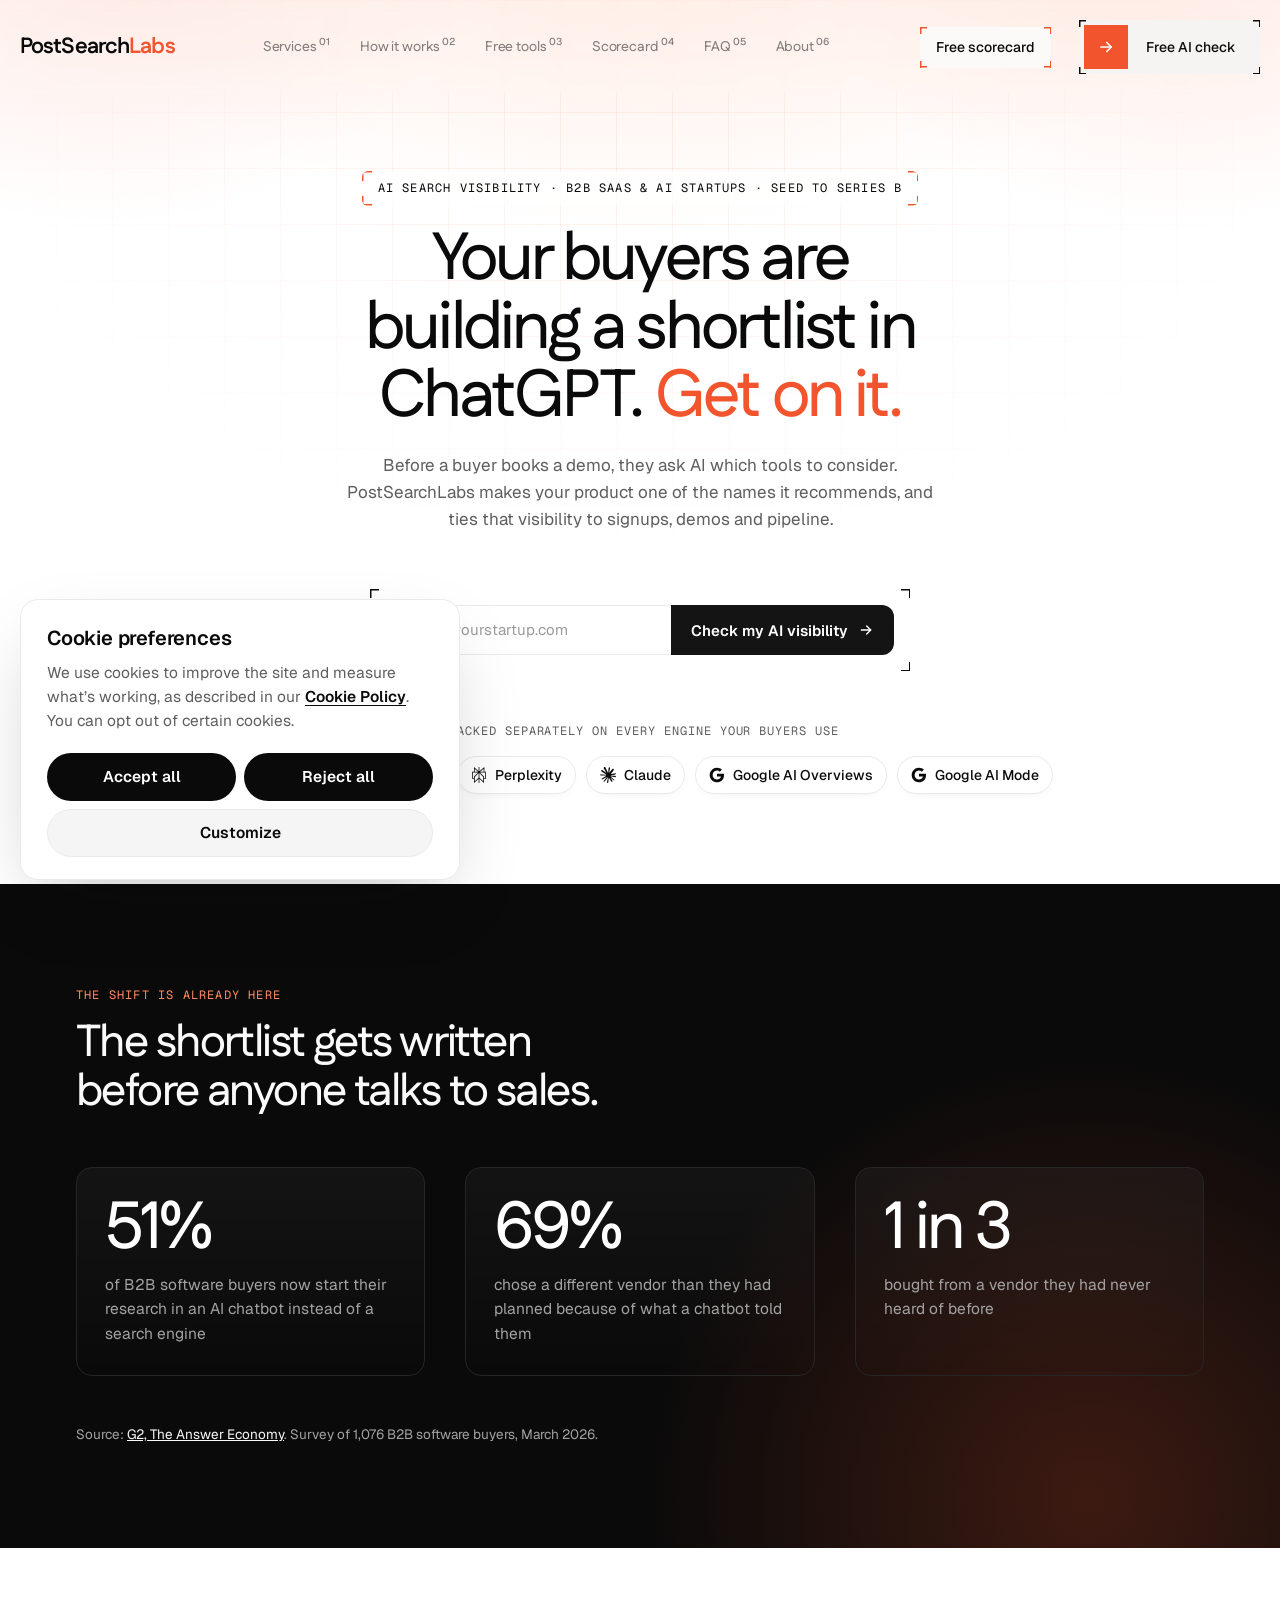
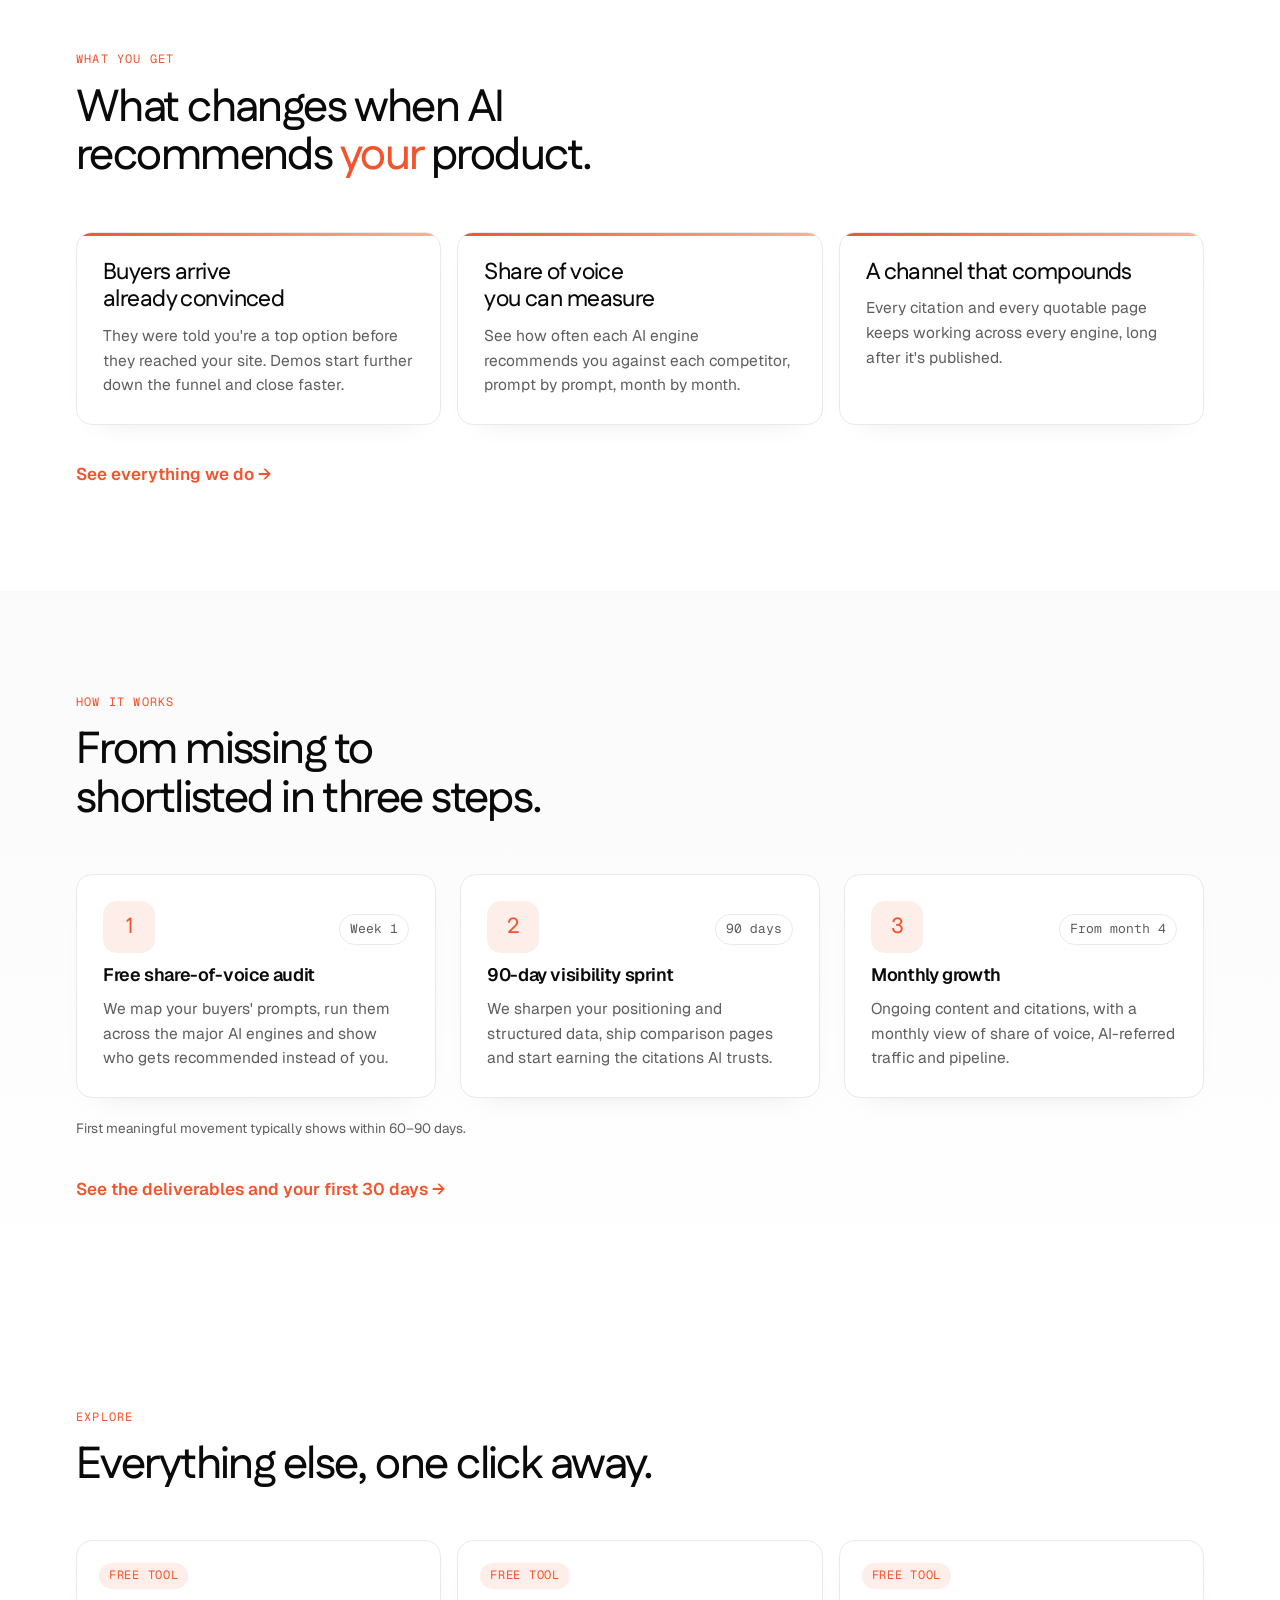
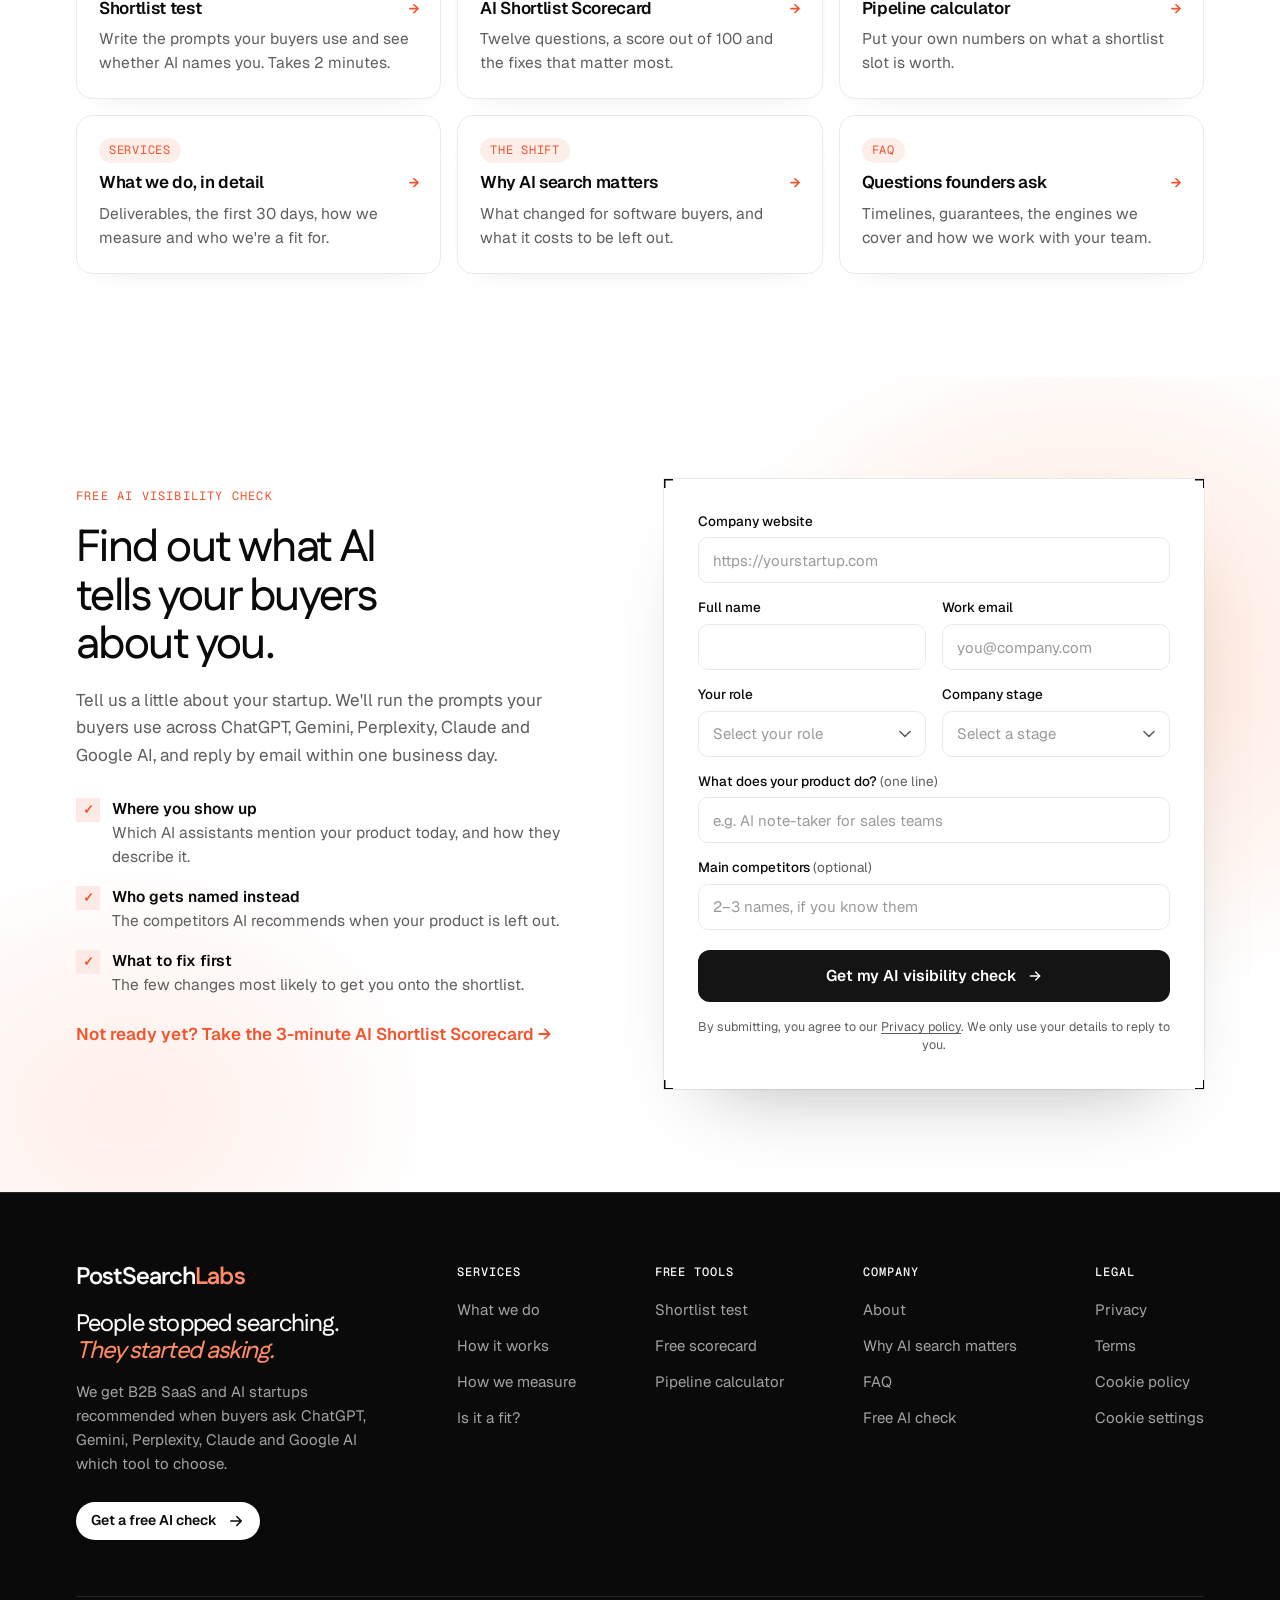
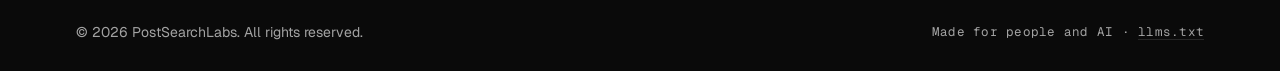
==== index.html @ 2b7b440c "Remove the meta line and shortlist-test link under the hero website box" ====
<!doctype html>
<html lang="en">
<head>
<meta charset="utf-8">
<meta name="viewport" content="width=device-width, initial-scale=1, viewport-fit=cover">
<title>PostSearchLabs: AI search visibility for B2B SaaS &amp; AI startups</title>
<meta name="description" content="PostSearchLabs gets B2B SaaS and AI startups recommended when buyers ask ChatGPT, Gemini, Perplexity, Claude and Google AI which tool to choose, and ties that visibility to pipeline.">
<link rel="canonical" href="https://postsearchlabs.com/">
<meta name="robots" content="index, follow, max-image-preview:large">
<meta name="theme-color" content="#FFFFFF">
<link rel="icon" href="favicon.svg?v=2" type="image/svg+xml">
<link rel="icon" href="favicon-32.png?v=2" sizes="32x32" type="image/png">
<link rel="apple-touch-icon" href="apple-touch-icon.png?v=2">
<meta property="og:type" content="website">
<meta property="og:site_name" content="PostSearchLabs">
<meta property="og:title" content="PostSearchLabs: Get your startup on the AI shortlist">
<meta property="og:description" content="Your buyers are building a shortlist in ChatGPT. We make your product one of the names it recommends, and tie that visibility to pipeline.">
<meta property="og:url" content="https://postsearchlabs.com/">
<meta property="og:image" content="https://postsearchlabs.com/og-image.png">
<meta property="og:image:width" content="1200">
<meta property="og:image:height" content="630">
<meta property="og:image:alt" content="PostSearchLabs: People stopped searching. They started asking.">
<meta name="twitter:card" content="summary_large_image">
<meta name="twitter:title" content="PostSearchLabs: Get your startup on the AI shortlist">
<meta name="twitter:description" content="Your buyers are building a shortlist in ChatGPT. We make your product one of the names it recommends, and tie that visibility to pipeline.">
<meta name="twitter:image" content="https://postsearchlabs.com/og-image.png">
<!-- TODO(Ayan): once you share your LinkedIn URL, add  "sameAs": ["https://www.linkedin.com/in/YOUR-HANDLE"]  to the Organization and Person entries in the JSON-LD below. -->
<script type="application/ld+json">
{
  "@context": "https://schema.org",
  "@graph": [
    {
      "@type": [
        "Organization",
        "ProfessionalService"
      ],
      "@id": "https://postsearchlabs.com/#org",
      "name": "PostSearchLabs",
      "url": "https://postsearchlabs.com/",
      "logo": "https://postsearchlabs.com/logo.png",
      "image": "https://postsearchlabs.com/og-image.png",
      "description": "PostSearchLabs is an AI search visibility (generative engine optimization) agency for B2B SaaS and AI startups from seed to Series B. We get startups recommended when buyers ask ChatGPT, Gemini, Perplexity, Claude and Google AI which tool to choose, and we tie that visibility to signups, demos and pipeline.",
      "slogan": "People stopped searching. They started asking.",
      "founder": {
        "@id": "https://postsearchlabs.com/#founder"
      },
      "areaServed": "Worldwide",
      "audience": {
        "@type": "BusinessAudience",
        "audienceType": "Seed to Series B B2B SaaS and AI startups"
      },
      "knowsAbout": [
        "Generative engine optimization",
        "AI search visibility",
        "Answer engine optimization",
        "LLM share of voice",
        "B2B SaaS marketing",
        "Structured data",
        "ChatGPT",
        "Google AI Overviews",
        "Google AI Mode",
        "Perplexity",
        "Gemini",
        "Claude"
      ],
      "makesOffer": [
        {
          "@type": "Offer",
          "itemOffered": {
            "@id": "https://postsearchlabs.com/#service"
          }
        },
        {
          "@type": "Offer",
          "name": "Free AI visibility check",
          "price": "0",
          "priceCurrency": "USD",
          "url": "https://postsearchlabs.com/#audit"
        }
      ]
    },
    {
      "@type": "Service",
      "@id": "https://postsearchlabs.com/#service",
      "name": "AI search visibility for B2B SaaS and AI startups",
      "serviceType": "Generative engine optimization",
      "description": "Buyer prompt mapping, share-of-voice baselines across six AI engines, citation gap analysis, entity and structured data fixes, comparison and alternatives pages, third-party citations, answer-first content and AI attribution reporting.",
      "provider": {
        "@id": "https://postsearchlabs.com/#org"
      },
      "audience": {
        "@type": "BusinessAudience",
        "audienceType": "Seed to Series B B2B SaaS and AI startups"
      },
      "url": "https://postsearchlabs.com/"
    },
    {
      "@type": "Person",
      "@id": "https://postsearchlabs.com/#founder",
      "name": "Ayan Chakraborty",
      "url": "https://postsearchlabs.com/about.html#founder",
      "jobTitle": "Founder",
      "worksFor": {
        "@id": "https://postsearchlabs.com/#org"
      }
    },
    {
      "@type": "WebSite",
      "@id": "https://postsearchlabs.com/#website",
      "url": "https://postsearchlabs.com/",
      "name": "PostSearchLabs",
      "publisher": {
        "@id": "https://postsearchlabs.com/#org"
      },
      "inLanguage": "en"
    },
    {
      "@type": "WebPage",
      "@id": "https://postsearchlabs.com/#webpage",
      "url": "https://postsearchlabs.com/",
      "name": "PostSearchLabs: AI search visibility for B2B SaaS & AI startups",
      "isPartOf": {
        "@id": "https://postsearchlabs.com/#website"
      },
      "about": {
        "@id": "https://postsearchlabs.com/#service"
      },
      "dateModified": "2026-11-22"
    }
  ]
}
</script>
<link rel="preconnect" href="https://fonts.googleapis.com">
<link rel="preconnect" href="https://fonts.gstatic.com" crossorigin>
<link rel="preload" as="style" href="https://fonts.googleapis.com/css2?family=Fustat:wght@500;600;700&amp;family=Geist:wght@400;500;600&amp;family=Geist+Mono:wght@400;500&amp;display=swap" onload="this.onload=null;this.rel='stylesheet'">
<noscript><link rel="stylesheet" href="https://fonts.googleapis.com/css2?family=Fustat:wght@500;600;700&amp;family=Geist:wght@400;500;600&amp;family=Geist+Mono:wght@400;500&amp;display=swap"></noscript>
<script src="theme.js?v=3"></script>
<link rel="stylesheet" href="styles.css?v=20261122h">
<link rel="stylesheet" href="goji.css?v=4">
<script src="consent.js"></script>
</head>
<body>

<header class="gh">
  <div class="gh__in">
    <a class="brand" href="./" aria-label="PostSearchLabs home">
      <span class="brand__name">PostSearch<span>Labs</span></span>
    </a>
    <nav class="gh__links" aria-label="Main">
      <a href="services.html" aria-label="Services"><span class="roll"><span data-t="Services">Services</span></span><sup>01</sup></a>
      <a href="services.html#how" aria-label="How it works"><span class="roll"><span data-t="How it works">How it works</span></span><sup>02</sup></a>
      <a href="tools.html" aria-label="Free tools"><span class="roll"><span data-t="Free tools">Free tools</span></span><sup>03</sup></a>
      <a href="scorecard.html" aria-label="Scorecard"><span class="roll"><span data-t="Scorecard">Scorecard</span></span><sup>04</sup></a>
      <a href="faq.html" aria-label="FAQ"><span class="roll"><span data-t="FAQ">FAQ</span></span><sup>05</sup></a>
      <a href="about.html" aria-label="About"><span class="roll"><span data-t="About">About</span></span><sup>06</sup></a>
    </nav>
    <div class="gh__cta">
      <a class="hb hb--ghost" href="scorecard.html">Free scorecard</a>
      <a class="hb hb--primary" href="#audit"><span class="hb__icon"><svg viewBox="0 0 24 24" fill="none" stroke="currentColor" stroke-width="2" stroke-linecap="round" stroke-linejoin="round" aria-hidden="true"><path d="M5 12h14"></path><path d="M13 6l6 6-6 6"></path></svg></span>Free AI check</a>
    </div>
    <button class="gh__toggle" type="button" aria-expanded="false" aria-controls="gh-panel" aria-label="Open menu">
      <svg viewBox="0 0 24 24" fill="none" stroke="currentColor" stroke-width="1.8" stroke-linecap="round" aria-hidden="true"><path d="M12 4v16M4 12h16"></path></svg>
    </button>
  </div>
  <div class="gh__panel" id="gh-panel">
    <nav class="gh__menu" aria-label="Mobile">
        <a href="services.html">Services<sup>01</sup></a>
        <a href="services.html#how">How it works<sup>02</sup></a>
        <a href="tools.html">Free tools<sup>03</sup></a>
        <a href="scorecard.html">Scorecard<sup>04</sup></a>
        <a href="faq.html">FAQ<sup>05</sup></a>
        <a href="about.html">About<sup>06</sup></a>
    </nav>
    <div class="gh__panel-cta">
      <a class="hb hb--ghost" href="scorecard.html">Free scorecard</a>
      <a class="hb hb--primary" href="#audit"><span class="hb__icon"><svg viewBox="0 0 24 24" fill="none" stroke="currentColor" stroke-width="2" stroke-linecap="round" stroke-linejoin="round" aria-hidden="true"><path d="M5 12h14"></path><path d="M13 6l6 6-6 6"></path></svg></span>Free AI check</a>
    </div>
    <button class="gh__theme" type="button" data-theme-toggle hidden><span class="when-light">Night mode</span><span class="when-dark">Day mode</span></button>
  </div>
</header>

<main>

  <!-- Hero -->
  <section class="hero">
    <div class="wrap">
      <div class="hero__top">
        <p class="eyebrow">AI search visibility · B2B SaaS &amp; AI startups · Seed to Series B</p>
        <h1>Your buyers are building a shortlist in ChatGPT. <span class="hl">Get on it.</span></h1>
        <p class="lede">Before a buyer books a demo, they ask AI which tools to consider. PostSearchLabs makes your product one of the names it recommends, and ties that visibility to signups, demos and pipeline.</p>
      </div>

      <div class="hero__video">
        <div class="sitebox">
          <form class="sitebox__form" action="#audit" data-site-form novalidate>
            <label class="sitebox__field">
              <span class="sr-only">Your company website</span>
              <input type="text" name="website" inputmode="url" autocomplete="url" placeholder="https://yourstartup.com" required>
            </label>
            <button class="sitebox__btn" type="submit">Check my AI visibility <svg viewBox="0 0 24 24" fill="none" stroke="currentColor" stroke-width="2" stroke-linecap="round" stroke-linejoin="round" aria-hidden="true"><path d="M5 12h14"></path><path d="M13 6l6 6-6 6"></path></svg></button>
          </form>
          <p class="sitebox__hint" data-site-hint hidden>Please enter your website, for example yourstartup.com</p>
        </div>
      </div>

      <div class="engines">
        <p class="engines__label">Tracked separately on every engine your buyers use</p>
        <ul class="engines__row">
          <li data-engine="chatgpt"><svg viewBox="0 0 24 24" fill="currentColor" aria-hidden="true"><path d="M22.2819 9.8211a5.9847 5.9847 0 0 0-.5157-4.9108 6.0462 6.0462 0 0 0-6.5098-2.9A6.0651 6.0651 0 0 0 4.9807 4.1818a5.9847 5.9847 0 0 0-3.9977 2.9 6.0462 6.0462 0 0 0 .7427 7.0966 5.98 5.98 0 0 0 .511 4.9107 6.051 6.051 0 0 0 6.5146 2.9001A5.9847 5.9847 0 0 0 13.2599 24a6.0557 6.0557 0 0 0 5.7718-4.2058 5.9894 5.9894 0 0 0 3.9977-2.9001 6.0557 6.0557 0 0 0-.7475-7.0729zm-9.022 12.6081a4.4755 4.4755 0 0 1-2.8764-1.0408l.1419-.0804 4.7783-2.7582a.7948.7948 0 0 0 .3927-.6813v-6.7369l2.02 1.1686a.071.071 0 0 1 .038.052v5.5826a4.504 4.504 0 0 1-4.4945 4.4944zm-9.6607-4.1254a4.4708 4.4708 0 0 1-.5346-3.0137l.142.0852 4.783 2.7582a.7712.7712 0 0 0 .7806 0l5.8428-3.3685v2.3324a.0804.0804 0 0 1-.0332.0615L9.74 19.9502a4.4992 4.4992 0 0 1-6.1408-1.6464zM2.3408 7.8956a4.485 4.485 0 0 1 2.3655-1.9728V11.6a.7664.7664 0 0 0 .3879.6765l5.8144 3.3543-2.0201 1.1685a.0757.0757 0 0 1-.071 0l-4.8303-2.7865A4.504 4.504 0 0 1 2.3408 7.872zm16.5963 3.8558L13.1038 8.364 15.1192 7.2a.0757.0757 0 0 1 .071 0l4.8303 2.7913a4.4944 4.4944 0 0 1-.6765 8.1042v-5.6772a.79.79 0 0 0-.407-.667zm2.0107-3.0231l-.142-.0852-4.7735-2.7818a.7759.7759 0 0 0-.7854 0L9.409 9.2297V6.8974a.0662.0662 0 0 1 .0284-.0615l4.8303-2.7866a4.4992 4.4992 0 0 1 6.6802 4.66zM8.3065 12.863l-2.02-1.1638a.0804.0804 0 0 1-.038-.0567V6.0742a4.4992 4.4992 0 0 1 7.3757-3.4537l-.142.0805L8.704 5.459a.7948.7948 0 0 0-.3927.6813zm1.0976-2.3654l2.602-1.4998 2.6069 1.4998v2.9994l-2.5974 1.4997-2.6067-1.4997Z"></path></svg>ChatGPT</li>
          <li data-engine="gemini"><svg viewBox="0 0 24 24" fill="currentColor" aria-hidden="true"><path d="M11.04 19.32Q12 21.51 12 24q0-2.49.93-4.68.96-2.19 2.58-3.81t3.81-2.55Q21.51 12 24 12q-2.49 0-4.68-.93a12.3 12.3 0 0 1-3.81-2.58 12.3 12.3 0 0 1-2.58-3.81Q12 2.49 12 0q0 2.49-.96 4.68-.93 2.19-2.55 3.81a12.3 12.3 0 0 1-3.81 2.58Q2.49 12 0 12q2.49 0 4.68.96 2.19.93 3.81 2.55t2.55 3.81"></path><defs><linearGradient id="gemini-grad" x1="0" y1="1" x2="1" y2="0"><stop offset="0" stop-color="#4285F4"></stop><stop offset=".55" stop-color="#9B72CB"></stop><stop offset="1" stop-color="#D96570"></stop></linearGradient></defs><path class="engine__color" fill="url(#gemini-grad)" d="M11.04 19.32Q12 21.51 12 24q0-2.49.93-4.68.96-2.19 2.58-3.81t3.81-2.55Q21.51 12 24 12q-2.49 0-4.68-.93a12.3 12.3 0 0 1-3.81-2.58 12.3 12.3 0 0 1-2.58-3.81Q12 2.49 12 0q0 2.49-.96 4.68-.93 2.19-2.55 3.81a12.3 12.3 0 0 1-3.81 2.58Q2.49 12 0 12q2.49 0 4.68.96 2.19.93 3.81 2.55t2.55 3.81"></path></svg>Gemini</li>
          <li data-engine="perplexity"><svg viewBox="0 0 24 24" fill="currentColor" aria-hidden="true"><path d="M22.3977 7.0896h-2.3106V.0676l-7.5094 6.3542V.1577h-1.1554v6.1966L4.4904 0v7.0896H1.6023v10.3976h2.8882V24l6.932-6.3591v6.2005h1.1554v-6.0469l6.9318 6.1807v-6.4879h2.8882V7.0896zm-3.4657-4.531v4.531h-5.355l5.355-4.531zm-13.2862.0676 4.8691 4.4634H5.6458V2.6262zM2.7576 16.332V8.245h7.8476l-6.1149 6.1147v1.9723H2.7576zm2.8882 5.0404v-3.8852h.0001v-2.6488l5.7763-5.7764v7.0111l-5.7764 5.2993zm12.7086.0248-5.7766-5.1509V9.0618l5.7766 5.7766v6.5588zm2.8882-5.0652h-1.733v-1.9723L13.3948 8.245h7.8478v8.087z"></path></svg>Perplexity</li>
          <li data-engine="claude"><svg viewBox="0 0 24 24" fill="currentColor" aria-hidden="true"><path d="m4.7144 15.9555 4.7174-2.6471.079-.2307-.079-.1275h-.2307l-.7893-.0486-2.6956-.0729-2.3375-.0971-2.2646-.1214-.5707-.1215-.5343-.7042.0546-.3522.4797-.3218.686.0608 1.5179.1032 2.2767.1578 1.6514.0972 2.4468.255h.3886l.0546-.1579-.1336-.0971-.1032-.0972L6.973 9.8356l-2.55-1.6879-1.3356-.9714-.7225-.4918-.3643-.4614-.1578-1.0078.6557-.7225.8803.0607.2246.0607.8925.686 1.9064 1.4754 2.4893 1.8336.3643.3035.1457-.1032.0182-.0728-.164-.2733-1.3539-2.4467-1.445-2.4893-.6435-1.032-.17-.6194c-.0607-.255-.1032-.4674-.1032-.7285L6.287.1335 6.6997 0l.9957.1336.419.3642.6192 1.4147 1.0018 2.2282 1.5543 3.0296.4553.8985.2429.8318.091.255h.1579v-.1457l.1275-1.706.2368-2.0947.2307-2.6957.0789-.7589.3764-.9107.7468-.4918.5828.2793.4797.686-.0668.4433-.2853 1.8517-.5586 2.9021-.3643 1.9429h.2125l.2429-.2429.9835-1.3053 1.6514-2.0643.7286-.8196.85-.9046.5464-.4311h1.0321l.759 1.1293-.34 1.1657-1.0625 1.3478-.8804 1.1414-1.2628 1.7-.7893 1.36.0729.1093.1882-.0183 2.8535-.607 1.5421-.2794 1.8396-.3157.8318.3886.091.3946-.3278.8075-1.967.4857-2.3072.4614-3.4364.8136-.0425.0304.0486.0607 1.5482.1457.6618.0364h1.621l3.0175.2247.7892.522.4736.6376-.079.4857-1.2142.6193-1.6393-.3886-3.825-.9107-1.3113-.3279h-.1822v.1093l1.0929 1.0686 2.0035 1.8092 2.5075 2.3314.1275.5768-.3218.4554-.34-.0486-2.2039-1.6575-.85-.7468-1.9246-1.621h-.1275v.17l.4432.6496 2.3436 3.5214.1214 1.0807-.17.3521-.6071.2125-.6679-.1214-1.3721-1.9246L14.38 17.959l-1.1414-1.9428-.1397.079-.674 7.2552-.3156.3703-.7286.2793-.6071-.4614-.3218-.7468.3218-1.4753.3886-1.9246.3157-1.53.2853-1.9004.17-.6314-.0121-.0425-.1397.0182-1.4328 1.9672-2.1796 2.9446-1.7243 1.8456-.4128.164-.7164-.3704.0667-.6618.4008-.5889 2.386-3.0357 1.4389-1.882.929-1.0868-.0062-.1579h-.0546l-6.3385 4.1164-1.1293.1457-.4857-.4554.0608-.7467.2307-.2429 1.9064-1.3114Z"></path></svg>Claude</li>
          <li data-engine="google"><svg viewBox="0 0 24 24" fill="currentColor" aria-hidden="true"><path class="g-b" d="M22.56 12.25c0-.78-.07-1.53-.2-2.25H12v4.26h5.92c-.26 1.37-1.04 2.53-2.21 3.31v2.77h3.57c2.08-1.92 3.28-4.74 3.28-8.09z"></path><path class="g-g" d="M12 23c2.97 0 5.46-.98 7.28-2.66l-3.57-2.77c-.98.66-2.23 1.06-3.71 1.06-2.86 0-5.29-1.93-6.16-4.53H2.18v2.84C3.99 20.53 7.7 23 12 23z"></path><path class="g-y" d="M5.84 14.09c-.22-.66-.35-1.36-.35-2.09s.13-1.43.35-2.09V7.07H2.18C1.43 8.55 1 10.22 1 12s.43 3.45 1.18 4.93l2.85-2.22.81-.62z"></path><path class="g-r" d="M12 5.38c1.62 0 3.06.56 4.21 1.64l3.15-3.15C17.45 2.09 14.97 1 12 1 7.7 1 3.99 3.47 2.18 7.07l3.66 2.84c.87-2.6 3.3-4.53 6.16-4.53z"></path></svg>Google AI Overviews</li>
          <li data-engine="google"><svg viewBox="0 0 24 24" fill="currentColor" aria-hidden="true"><path class="g-b" d="M22.56 12.25c0-.78-.07-1.53-.2-2.25H12v4.26h5.92c-.26 1.37-1.04 2.53-2.21 3.31v2.77h3.57c2.08-1.92 3.28-4.74 3.28-8.09z"></path><path class="g-g" d="M12 23c2.97 0 5.46-.98 7.28-2.66l-3.57-2.77c-.98.66-2.23 1.06-3.71 1.06-2.86 0-5.29-1.93-6.16-4.53H2.18v2.84C3.99 20.53 7.7 23 12 23z"></path><path class="g-y" d="M5.84 14.09c-.22-.66-.35-1.36-.35-2.09s.13-1.43.35-2.09V7.07H2.18C1.43 8.55 1 10.22 1 12s.43 3.45 1.18 4.93l2.85-2.22.81-.62z"></path><path class="g-r" d="M12 5.38c1.62 0 3.06.56 4.21 1.64l3.15-3.15C17.45 2.09 14.97 1 12 1 7.7 1 3.99 3.47 2.18 7.07l3.66 2.84c.87-2.6 3.3-4.53 6.16-4.53z"></path></svg>Google AI Mode</li>
        </ul>
      </div>
    </div>
  </section>

  <!-- The numbers -->
  <section class="section band" id="numbers">
    <div class="wrap">
      <div class="section__head">
        <p class="kicker">The shift is already here</p>
        <h2>The shortlist gets written before anyone talks to sales.</h2>
      </div>
      <div class="stats">
        <div>
          <p class="stat__num">51%</p>
          <p class="stat__label">of B2B software buyers now start their research in an AI chatbot instead of a search engine</p>
        </div>
        <div>
          <p class="stat__num">69%</p>
          <p class="stat__label">chose a different vendor than they had planned because of what a chatbot told them</p>
        </div>
        <div>
          <p class="stat__num">1 in 3</p>
          <p class="stat__label">bought from a vendor they had never heard of before</p>
        </div>
      </div>
      <p class="source">Source: <a href="https://company.g2.com/news/g2-research-the-answer-economy" target="_blank" rel="noopener">G2, The Answer Economy</a>. Survey of 1,076 B2B software buyers, March 2026.</p>
    </div>
  </section>

  <!-- What you get -->
  <section class="section" id="services">
    <div class="wrap">
      <div class="section__head">
        <p class="kicker">What you get</p>
        <h2>What changes when AI recommends <em>your</em> product.</h2>
      </div>
      <div class="cols cols--strong">
        <div class="col">
          <h3>Buyers arrive already convinced</h3>
          <p>They were told you're a top option before they reached your site. Demos start further down the funnel and close faster.</p>
        </div>
        <div class="col">
          <h3>Share of voice you can measure</h3>
          <p>See how often each AI engine recommends you against each competitor, prompt by prompt, month by month.</p>
        </div>
        <div class="col">
          <h3>A channel that compounds</h3>
          <p>Every citation and every quotable page keeps working across every engine, long after it's published.</p>
        </div>
      </div>
      <p class="section__more"><a class="textlink" href="services.html">See everything we do →</a></p>
    </div>
  </section>

  <!-- How it works -->
  <section class="section section--line" id="how">
    <div class="wrap">
      <div class="section__head">
        <p class="kicker">How it works</p>
        <h2>From missing to shortlisted in three steps.</h2>
      </div>
      <div class="steps swipe" data-swipe>
        <div class="step">
          <div class="step__top"><span class="step__n">1</span><span class="step__time">Week 1</span></div>
          <h3>Free share-of-voice audit</h3>
          <p>We map your buyers' prompts, run them across the major AI engines and show who gets recommended instead of you.</p>
        </div>
        <div class="step">
          <div class="step__top"><span class="step__n">2</span><span class="step__time">90 days</span></div>
          <h3>90-day visibility sprint</h3>
          <p>We sharpen your positioning and structured data, ship comparison pages and start earning the citations AI trusts.</p>
        </div>
        <div class="step">
          <div class="step__top"><span class="step__n">3</span><span class="step__time">From month 4</span></div>
          <h3>Monthly growth</h3>
          <p>Ongoing content and citations, with a monthly view of share of voice, AI-referred traffic and pipeline.</p>
        </div>
      </div>

      <p class="steps__note">First meaningful movement typically shows within 60–90 days.</p>
      <p class="section__more"><a class="textlink" href="services.html#how">See the deliverables and your first 30 days →</a></p>
    </div>
  </section>

  <!-- Everything that moved off the home page -->
  <section class="section section--line" id="explore">
    <div class="wrap">
      <div class="section__head">
        <p class="kicker">Explore</p>
        <h2>Everything else, one click away.</h2>
      </div>
      <div class="explore">
        <a class="explore__card" href="tools.html#test">
          <span class="explore__tag">Free tool</span>
          <h3>Shortlist test</h3>
          <p>Write the prompts your buyers use and see whether AI names you. Takes 2 minutes.</p>
        </a>
        <a class="explore__card" href="scorecard.html">
          <span class="explore__tag">Free tool</span>
          <h3>AI Shortlist Scorecard</h3>
          <p>Twelve questions, a score out of 100 and the fixes that matter most.</p>
        </a>
        <a class="explore__card" href="tools.html#model">
          <span class="explore__tag">Free tool</span>
          <h3>Pipeline calculator</h3>
          <p>Put your own numbers on what a shortlist slot is worth.</p>
        </a>
        <a class="explore__card" href="services.html">
          <span class="explore__tag">Services</span>
          <h3>What we do, in detail</h3>
          <p>Deliverables, the first 30 days, how we measure and who we're a fit for.</p>
        </a>
        <a class="explore__card" href="why.html">
          <span class="explore__tag">The shift</span>
          <h3>Why AI search matters</h3>
          <p>What changed for software buyers, and what it costs to be left out.</p>
        </a>
        <a class="explore__card" href="faq.html">
          <span class="explore__tag">FAQ</span>
          <h3>Questions founders ask</h3>
          <p>Timelines, guarantees, the engines we cover and how we work with your team.</p>
        </a>
      </div>
    </div>
  </section>

  <!-- AI visibility check: the lead form. leads.js saves it to Supabase (table website_leads). -->
  <section class="section audit" id="audit">
    <div class="wrap">
      <div class="audit__grid">
        <div class="audit__intro">
          <p class="kicker">Free AI visibility check</p>
          <h2>Find out what AI tells your buyers about you.</h2>
          <p class="lede">Tell us a little about your startup. We'll run the prompts your buyers use across ChatGPT, Gemini, Perplexity, Claude and Google AI, and reply by email within one business day.</p>
          <ul class="audit__list">
            <li><strong>Where you show up</strong>Which AI assistants mention your product today, and how they describe it.</li>
            <li><strong>Who gets named instead</strong>The competitors AI recommends when your product is left out.</li>
            <li><strong>What to fix first</strong>The few changes most likely to get you onto the shortlist.</li>
          </ul>
          <a class="audit__call" href="scorecard.html">Not ready yet? Take the 3-minute AI Shortlist Scorecard →</a>
        </div>

        <div class="audit__card">
          <form class="lead" data-lead-form novalidate>
            <label class="lead__field"><span>Company website</span>
              <input type="text" name="website" inputmode="url" autocomplete="url" placeholder="https://yourstartup.com" maxlength="300" required>
            </label>
            <div class="lead__row">
              <label class="lead__field"><span>Full name</span>
                <input type="text" name="full_name" autocomplete="name" maxlength="120" required>
              </label>
              <label class="lead__field"><span>Work email</span>
                <input type="email" name="email" autocomplete="email" placeholder="you@company.com" maxlength="254" required>
              </label>
            </div>
            <div class="lead__row">
              <label class="lead__field"><span>Your role</span>
                <select name="role" required>
                  <option value="" disabled selected>Select your role</option>
                  <option>Founder / CEO</option>
                  <option>Co-founder</option>
                  <option>Marketing or growth lead</option>
                  <option>Product lead</option>
                  <option>Other</option>
                </select>
              </label>
              <label class="lead__field"><span>Company stage</span>
                <select name="stage" required>
                  <option value="" disabled selected>Select a stage</option>
                  <option>Bootstrapped</option>
                  <option>Pre-seed</option>
                  <option>Seed</option>
                  <option>Series A</option>
                  <option>Series B or later</option>
                </select>
              </label>
            </div>
            <label class="lead__field"><span>What does your product do? <em>(one line)</em></span>
              <input type="text" name="product" placeholder="e.g. AI note-taker for sales teams" maxlength="300" required>
            </label>
            <label class="lead__field"><span>Main competitors <em>(optional)</em></span>
              <input type="text" name="competitors" placeholder="2–3 names, if you know them" maxlength="300">
            </label>
            <label class="lead__hp" aria-hidden="true">Leave this empty
              <input type="text" name="company_fax" tabindex="-1" autocomplete="off">
            </label>
            <p class="lead__error" role="alert" hidden></p>
            <button class="lead__submit" type="submit"><span>Get my AI visibility check</span><svg viewBox="0 0 24 24" fill="none" stroke="currentColor" stroke-width="2" stroke-linecap="round" stroke-linejoin="round" aria-hidden="true"><path d="M5 12h14"></path><path d="M13 6l6 6-6 6"></path></svg></button>
            <p class="lead__legal">By submitting, you agree to our <a href="privacy.html">Privacy policy</a>. We only use your details to reply to you.</p>
          </form>

          <div class="lead__done" tabindex="-1" hidden>
            <span class="lead__check"><svg viewBox="0 0 24 24" fill="none" stroke="currentColor" stroke-width="2.4" stroke-linecap="round" stroke-linejoin="round" aria-hidden="true"><path d="M5 12.5l4.5 4.5L19 7.5"></path></svg></span>
            <h3>Thanks, <span data-done-name>there</span>. We've got it.</h3>
            <p>We'll review <strong data-done-site>your site</strong> and reply to <strong data-done-email>your email</strong> within one business day.</p>
          </div>
        </div>
      </div>
    </div>
  </section>

</main>

<footer class="site-footer">
  <div class="wrap">
    <div class="footer__top">
      <div class="footer__brand">
        <a class="brand" href="./" aria-label="PostSearchLabs home">
          <span class="brand__name">PostSearch<span>Labs</span></span>
        </a>
        <p class="footer__slogan">People stopped searching. <em>They started asking.</em></p>
        <p class="footer__about">We get B2B SaaS and AI startups recommended when buyers ask ChatGPT, Gemini, Perplexity, Claude and Google AI which tool to choose.</p>
        <a class="btn btn--primary btn--sm footer__cta" href="#audit">Get a free AI check <svg viewBox="0 0 24 24" fill="none" stroke="currentColor" stroke-width="2" stroke-linecap="round" stroke-linejoin="round" aria-hidden="true"><path d="M5 12h14M13 6l6 6-6 6"></path></svg></a>
      </div>
      <nav class="footer__cols" aria-label="Footer">
        <div class="footer__col">
          <h2 class="footer__h">Services</h2>
          <ul>
            <li><a href="services.html">What we do</a></li>
            <li><a href="services.html#how">How it works</a></li>
            <li><a href="services.html#proof">How we measure</a></li>
            <li><a href="services.html#fit">Is it a fit?</a></li>
          </ul>
        </div>
        <div class="footer__col">
          <h2 class="footer__h">Free tools</h2>
          <ul>
            <li><a href="tools.html#test">Shortlist test</a></li>
            <li><a href="scorecard.html">Free scorecard</a></li>
            <li><a href="tools.html#model">Pipeline calculator</a></li>
          </ul>
        </div>
        <div class="footer__col">
          <h2 class="footer__h">Company</h2>
          <ul>
            <li><a href="about.html">About</a></li>
            <li><a href="why.html">Why AI search matters</a></li>
            <li><a href="faq.html">FAQ</a></li>
            <li><a href="#audit">Free AI check</a></li>
          </ul>
        </div>
        <div class="footer__col">
          <h2 class="footer__h">Legal</h2>
          <ul>
            <li><a href="privacy.html">Privacy</a></li>
            <li><a href="terms.html">Terms</a></li>
            <li><a href="cookies.html">Cookie policy</a></li>
            <li><a href="cookies.html" data-cookie-settings>Cookie settings</a></li>
          </ul>
        </div>
      </nav>
    </div>
    <div class="footer__bottom">
      <span>© 2026 PostSearchLabs. All rights reserved.</span>
      <span class="footer__meta">Made for people and AI · <a href="llms.txt">llms.txt</a></span>
    </div>
  </div>
</footer>

<div class="mbar" data-mbar>
  <a class="btn btn--ghost" href="scorecard.html">Free scorecard</a>
  <a class="btn btn--primary" href="#audit">Free AI check</a>
</div>

<script src="site.js?v=20261122e"></script>
<script src="tools.js?v=2" defer></script>
<script src="leads.js?v=2" defer></script>
<script src="motion.js?v=3" defer></script>
</body>
</html>
---- styles.css ----
/* Layout: one editorial column with a video-first hero; paper bands alternate with ink bands.
   Type: Instrument Serif for headlines, Geist for reading, Geist Mono for prompts and labels.
   Signature: a highlighter mark on the words that matter, like a name picked out of an AI answer. */
:root {
  --bg: #F5F6F9;
  --surface: #FFFFFF;
  --ink: #0D1120;
  --muted: #4D5468;
  --line: #DCE0E8;
  --accent: #2B3BE0;
  --brand-text: #005BFF;
  --accent-hover: #1E2AB8;
  --on-accent: #FFFFFF;
  --mark: rgba(255, 225, 90, 1);
  --deep: #0D1120;
  --deep-2: #161B2F;
  --on-deep: #EEF0F6;
  --on-deep-muted: #A9B0C4;
  --deep-line: #2A3047;
  --deep-accent: #9AA4FF;
  --warn-bg: #FDECEA;
  --warn-fg: #8A1C12;
  --shadow: rgba(13, 17, 32, 0.45);
  --display: "Instrument Serif", Georgia, "Times New Roman", serif;
  --body: "Geist", "Helvetica Neue", Arial, sans-serif;
  --mono: "Geist Mono", ui-monospace, SFMono-Regular, Menlo, Consolas, monospace;
  --radius: 14px;
  padding-top: env(safe-area-inset-top, 0px);
  padding-bottom: env(safe-area-inset-bottom, 0px);
}
@media (prefers-color-scheme: dark) {
  :root:not([data-theme="light"]) {
    --bg: #0A0D18;
    --surface: #121729;
    --ink: #EDEFF6;
    --muted: #A6ADC2;
    --line: #262C42;
    --accent: #8C97FF;
    --brand-text: #4D8DFF;
    --accent-hover: #AEB5FF;
    --on-accent: #0A0D18;
    --mark: rgba(233, 203, 63, 0.34);
    --deep: #05070F;
    --deep-2: #0F1428;
    --on-deep: #EDEFF6;
    --on-deep-muted: #A6ADC2;
    --deep-line: #232941;
    --deep-accent: #9AA4FF;
    --warn-bg: #3B1714;
    --warn-fg: #FFB4A8;
    --shadow: rgba(0, 0, 0, 0.7);
    color-scheme: dark;
  }
}
:root[data-theme="dark"] {
  --bg: #0A0D18;
  --surface: #121729;
  --ink: #EDEFF6;
  --muted: #A6ADC2;
  --line: #262C42;
  --accent: #8C97FF;
  --brand-text: #4D8DFF;
  --accent-hover: #AEB5FF;
  --on-accent: #0A0D18;
  --mark: rgba(233, 203, 63, 0.34);
  --deep: #05070F;
  --deep-2: #0F1428;
  --on-deep: #EDEFF6;
  --on-deep-muted: #A6ADC2;
  --deep-line: #232941;
  --deep-accent: #9AA4FF;
  --warn-bg: #3B1714;
  --warn-fg: #FFB4A8;
  --shadow: rgba(0, 0, 0, 0.7);
  color-scheme: dark;
}

*, *::before, *::after { box-sizing: border-box; }
html { -webkit-text-size-adjust: 100%; }
body {
  margin: 0;
  background: var(--bg);
  color: var(--ink);
  font-family: var(--body);
  font-size: 17px;
  line-height: 1.6;
  -webkit-font-smoothing: antialiased;
}
img { max-width: 100%; }
[hidden] { display: none !important; }
a { color: var(--accent); }
a:hover { color: var(--accent-hover); }
:focus-visible { outline: 3px solid var(--accent); outline-offset: 3px; border-radius: 6px; }
p { margin: 0; }

.wrap {
  max-width: 1160px;
  margin-inline: auto;
  padding-left: max(16px, env(safe-area-inset-left, 0px));
  padding-right: max(16px, env(safe-area-inset-right, 0px));
}

/* Type */
h1, h2 {
  font-family: var(--display);
  font-weight: 400;
  letter-spacing: -0.015em;
  text-wrap: balance;
  margin: 0;
}
h1 { font-size: clamp(44px, 6.6vw, 88px); line-height: 1; }
h2 { font-size: clamp(36px, 4.6vw, 60px); line-height: 1.04; }
h1 em, h2 em { font-style: italic; }
h3 { font-family: var(--body); font-size: 20px; line-height: 1.3; font-weight: 600; letter-spacing: -0.01em; margin: 0; text-wrap: balance; }
.lede { font-size: clamp(18px, 1.6vw, 21px); line-height: 1.55; color: var(--muted); max-width: 640px; }
.muted { color: var(--muted); }
.eyebrow, .kicker { font-family: var(--mono); font-size: 13px; letter-spacing: 0.08em; text-transform: uppercase; }
.eyebrow { color: var(--muted); }
.kicker { color: var(--accent); }

.hl {
  background-image: linear-gradient(var(--mark), var(--mark));
  background-repeat: no-repeat;
  background-position: 0 88%;
  background-size: 100% 36%;
  padding-inline: 0.06em;
  animation: hl 1s 0.35s cubic-bezier(0.2, 0.7, 0.2, 1) both;
}
@keyframes hl { from { background-size: 0% 36%; } }

/* Buttons */
.btn {
  display: inline-flex;
  align-items: center;
  justify-content: center;
  gap: 10px;
  min-height: 48px;
  padding: 12px 22px;
  border-radius: 999px;
  border: 1px solid transparent;
  font-family: var(--body);
  font-weight: 600;
  font-size: 16px;
  line-height: 1.2;
  text-decoration: none;
  text-align: center;
  transition: background-color 0.15s, transform 0.15s;
}
.btn--primary { background: var(--accent); color: var(--on-accent); }
.btn--primary:hover { background: var(--accent-hover); color: var(--on-accent); transform: translateY(-1px); }
.btn--lg { min-height: 60px; padding: 16px 30px; font-size: 18px; }
.btn svg { width: 18px; height: 18px; flex: none; }

/* Header */
.site-header { border-bottom: 1px solid var(--line); background: var(--bg); }
.site-header .wrap {
  display: flex;
  flex-wrap: wrap;
  align-items: center;
  justify-content: space-between;
  gap: 12px 24px;
  padding-block: 14px;
}
.brand {
  display: inline-flex;
  align-items: center;
  color: var(--ink);
  text-decoration: none;
  font-family: "Lexend", var(--body);
  font-weight: 700;
  font-size: 24px;
  line-height: 1;
  letter-spacing: -0.04em;
}
.brand:hover { color: var(--ink); }
/* The logo is the wordmark alone: "PostSearch" in ink, "Labs" in blue. The P mark lives on as the favicon. */
.brand__name { white-space: nowrap; }
.brand__name span { color: var(--brand-text); }
.nav { display: flex; flex-wrap: wrap; align-items: center; gap: 8px 22px; font-size: 15px; }
.nav a { color: var(--muted); text-decoration: none; }
.nav a:hover, .nav a[aria-current="page"] { color: var(--ink); }
.nav .btn { min-height: 44px; padding: 10px 18px; font-size: 15px; color: var(--on-accent); }
.nav .btn:hover { color: var(--on-accent); }
.nav .btn { white-space: nowrap; }

/* Hero */
.hero { padding-block: clamp(48px, 7vw, 88px) clamp(64px, 8vw, 104px); }
.hero__top {
  max-width: 920px;
  margin-inline: auto;
  text-align: center;
  display: flex;
  flex-direction: column;
  align-items: center;
  gap: 22px;
}
.hero__video { margin: clamp(36px, 5vw, 56px) auto 0; max-width: 1000px; }

/* Video */
.video {
  position: relative;
  width: 100%;
  max-width: 100%;
  aspect-ratio: 16 / 9;
  border-radius: 20px;
  overflow: hidden;
  background: var(--deep);
  color: var(--on-deep);
  border: 1px solid var(--deep-line);
  box-shadow: 0 40px 90px -50px var(--shadow);
}
.video iframe, .video video { position: absolute; inset: 0; width: 100%; height: 100%; border: 0; background: var(--deep); }
.video__poster {
  position: absolute;
  inset: 0;
  display: grid;
  grid-template-rows: auto 1fr auto;
  gap: 12px;
  padding: clamp(16px, 3vw, 32px);
  background-color: var(--deep);
  background-image:
    linear-gradient(var(--deep-line) 1px, transparent 1px),
    linear-gradient(90deg, var(--deep-line) 1px, transparent 1px);
  background-size: 48px 48px;
  background-position: -1px -1px;
}
.video__prompt { font-family: var(--mono); font-size: clamp(12px, 1.3vw, 15px); color: var(--on-deep-muted); display: flex; flex-direction: column; gap: 6px; max-width: 75%; }
.video__prompt span { background: var(--deep); padding: 2px 6px; align-self: flex-start; border-radius: 4px; }
.video__prompt span:first-child { color: var(--on-deep); }
.video__play {
  place-self: center;
  width: clamp(64px, 9vw, 96px);
  height: clamp(64px, 9vw, 96px);
  border-radius: 50%;
  border: 0;
  background: var(--accent);
  color: var(--on-accent);
  display: grid;
  place-items: center;
  cursor: pointer;
  transition: transform 0.2s;
}
.video__play:hover { transform: scale(1.06); }
.video__play svg { width: 34%; height: 34%; margin-left: 7%; }
.video__meta {
  display: flex;
  flex-wrap: wrap;
  justify-content: space-between;
  align-items: flex-end;
  gap: 6px 16px;
  font-size: 14px;
  color: var(--on-deep-muted);
}
.video__meta > * { background: var(--deep); padding: 4px 8px; border-radius: 6px; }
.video__meta strong { display: block; color: var(--on-deep); font-weight: 600; font-size: 15px; }
.video__note {
  position: absolute;
  left: 50%;
  bottom: 22%;
  transform: translateX(-50%);
  width: max-content;
  max-width: 90%;
  text-align: center;
  background: var(--surface);
  color: var(--ink);
  padding: 10px 16px;
  border-radius: 999px;
  font-size: 14px;
}
@media (max-width: 600px) {
  .video__prompt { display: none; }
  .video__meta { font-size: 12px; }
  .video__meta strong { font-size: 13px; }
  .video__meta > span:last-child { display: none; }
}

/* Booking under the video */
.hero__video > .book:first-child { margin-top: 0; }
.book { margin-top: 28px; display: flex; flex-direction: column; align-items: center; gap: 14px; text-align: center; }
.book__note { font-size: 15px; color: var(--muted); max-width: 540px; }
.book__meta { font-family: var(--mono); font-size: 13px; color: var(--muted); display: flex; flex-wrap: wrap; justify-content: center; gap: 6px 18px; }
.book__meta span::before { content: "● "; color: var(--accent); }

/* Signal map (home). Stacked by default; atlas.js adds .atlas--live for the pinned scroll version. */
.atlas { position: relative; background: #05070F; color: #EEF0F6; --atlas-mark: rgba(233, 203, 63, 0.42); }
.atlas__stage { position: relative; overflow: hidden; }
.atlas__canvas { position: absolute; inset: 0; width: 100%; height: 100%; opacity: 0.26; }
.atlas__copy {
  position: relative;
  display: flex;
  flex-direction: column;
  align-items: center;
  gap: 72px;
  padding: clamp(72px, 9vw, 128px) max(16px, env(safe-area-inset-left, 0px)) 40px;
}
.atlas__line { display: flex; flex-direction: column; align-items: center; gap: 18px; text-align: center; max-width: 900px; }
.atlas .kicker { color: #9AA4FF; }
.atlas h2, .atlas__say { font-family: var(--display); font-size: clamp(38px, 5.2vw, 72px); line-height: 1.04; letter-spacing: -0.015em; text-wrap: balance; }
.atlas .lede { color: #B6BCD0; }
.atlas__mark {
  background-image: linear-gradient(var(--atlas-mark), var(--atlas-mark));
  background-repeat: no-repeat;
  background-position: 0 88%;
  background-size: 100% 36%;
  padding-inline: 0.06em;
}
.atlas__card {
  width: min(100%, 440px);
  margin-top: 6px;
  padding: 18px 20px;
  background: rgba(18, 23, 41, 0.92);
  border: 1px solid #2A3047;
  border-radius: 18px;
  text-align: left;
  box-shadow: 0 30px 80px -30px rgba(72, 88, 255, 0.55);
}
.atlas__engines { display: flex; flex-wrap: wrap; gap: 4px 14px; font-family: var(--mono); font-size: 12px; color: #A9B0C4; padding-bottom: 12px; border-bottom: 1px solid #2A3047; }
.atlas__engines span { display: inline-flex; align-items: center; gap: 6px; }
.atlas__q { margin-top: 12px; font-family: var(--mono); font-size: 14px; color: #EEF0F6; transition: opacity 0.22s; }
.atlas__names { margin: 10px 0 0; padding-left: 22px; display: flex; flex-direction: column; gap: 4px; color: #A9B0C4; transition: opacity 0.22s; }
.atlas__names li:first-child { color: #FFFFFF; font-weight: 600; }
.atlas__card.is-swap .atlas__q, .atlas__card.is-swap .atlas__names { opacity: 0; }
.atlas__you {
  background-image: linear-gradient(var(--atlas-mark), var(--atlas-mark));
  background-repeat: no-repeat;
  background-position: 0 88%;
  background-size: 0% 45%;
  padding-inline: 0.15em;
  transition: background-size 0.7s cubic-bezier(0.2, 0.7, 0.2, 1) 0.15s;
}
.atlas__you.is-on { background-size: 100% 45%; }
.atlas__cta { color: #C6CCFF; font-weight: 600; font-size: 16px; pointer-events: auto; }
.atlas__cta:hover { color: #FFFFFF; }
.atlas__note { position: relative; padding: 0 16px 24px; text-align: center; font-family: var(--mono); font-size: 11px; line-height: 1.5; color: #A9B0C4; }
.atlas:not(.atlas--ready) .atlas__note { display: none; }

.atlas--live { height: 320vh; }
.atlas--live .atlas__stage { position: sticky; top: 0; height: 100vh; height: 100svh; }
.atlas--live .atlas__canvas { opacity: 1; }
.atlas--live .atlas__copy { position: absolute; inset: 0; display: grid; place-items: center; padding: 16px; pointer-events: none; }
.atlas--live .atlas__line { grid-area: 1 / 1; will-change: opacity, transform; }
.atlas--live .atlas__line:not(:first-child) { opacity: 0; }
.atlas--live .atlas__note { position: absolute; left: 0; right: 0; bottom: 0; padding-bottom: 14px; }
@media (max-width: 600px) {
  .atlas--live .atlas__line--answer { gap: 12px; }
  .atlas__say { font-size: clamp(32px, 9vw, 40px); }
  .atlas__note { font-size: 10px; }
}

/* Sections */
.section { padding-block: clamp(72px, 9vw, 128px); }
.section--line { border-top: 1px solid var(--line); }
.section__head { display: flex; flex-direction: column; gap: 18px; max-width: 800px; margin-bottom: clamp(40px, 5vw, 64px); }
/* Home page chapters: a numbered label, then tabs. site.js adds .tabs--on; without JS the panels stack. */
.chapter__n { margin-right: 12px; color: var(--muted); }
.chapter__label { margin: 0 0 20px; }
.tabs { scroll-margin-top: 96px; }
.tabs__list { display: none; }
.tabs--on > .tabs__list {
  display: flex; flex-wrap: wrap; gap: 4px; width: fit-content; max-width: 100%;
  margin: 0 0 clamp(36px, 5vw, 56px); padding: 5px;
  border: 1px solid var(--line); border-radius: 999px; background: var(--surface);
}
.tabs__tab {
  -webkit-appearance: none; appearance: none; flex: none;
  min-height: 44px; padding: 10px 20px; border: 0; border-radius: 999px;
  background: transparent; color: var(--muted); cursor: pointer;
  font: 500 15px/1.2 var(--body); white-space: nowrap;
  transition: background-color 0.15s, color 0.15s;
}
.tabs__tab:hover { color: var(--ink); }
.tabs__tab[aria-selected="true"] { background: var(--ink); color: var(--bg); }
.tabs__panel + .tabs__panel { margin-top: clamp(56px, 7vw, 96px); }
.tabs--on > .tabs__panel + .tabs__panel { margin-top: 0; }
.tabs--on > .tabs__panel .section__head > .kicker { display: none; }
.band--card { border-radius: 24px; padding: clamp(24px, 4.5vw, 64px); border: 1px solid var(--deep-line); }
.chapter__after { margin-top: clamp(40px, 5vw, 64px); }
@media (max-width: 700px) {
  .tabs--on > .tabs__list {
    flex-wrap: nowrap; width: auto; border-radius: 16px;
    overflow-x: auto; overscroll-behavior-x: contain; scrollbar-width: none; -webkit-overflow-scrolling: touch;
  }
  .tabs--on > .tabs__list::-webkit-scrollbar { display: none; }
  .tabs__tab { border-radius: 12px; padding: 10px 16px; font-size: 14.5px; }
  .band--card { border-radius: 18px; padding: 22px 18px; }
}
@media (prefers-reduced-motion: reduce) {
  .tabs__tab { transition: none; }
}
.band { background: var(--deep); color: var(--on-deep); }
.band .kicker { color: var(--deep-accent); }
.band .lede { color: var(--on-deep-muted); }

/* Pains */
.pains { display: grid; grid-template-columns: repeat(auto-fit, minmax(min(100%, 420px), 1fr)); gap: 0 56px; }
.pain { padding-block: 28px; border-top: 1px solid var(--line); display: flex; flex-direction: column; gap: 10px; min-width: 0; }
.pain p { color: var(--muted); max-width: 52ch; }

/* Stats */
.stats { display: grid; grid-template-columns: repeat(auto-fit, minmax(min(100%, 240px), 1fr)); gap: 40px; }
.stat__num { font-family: var(--display); font-size: clamp(64px, 7vw, 100px); line-height: 0.95; letter-spacing: -0.02em; font-variant-numeric: tabular-nums; }
.stat__label { margin-top: 14px; color: var(--on-deep-muted); max-width: 300px; }
.source { margin-top: 48px; font-family: var(--mono); font-size: 13px; color: var(--on-deep-muted); }
.source a { color: var(--on-deep); }
.source a:hover { color: var(--deep-accent); }

/* Prompts + answer demo */
.split { display: grid; grid-template-columns: repeat(auto-fit, minmax(min(100%, 440px), 1fr)); gap: clamp(32px, 5vw, 72px); align-items: center; }
.split > * { min-width: 0; }
.split__text { display: flex; flex-direction: column; gap: 20px; }
.prompts { display: flex; flex-wrap: wrap; gap: 10px; margin-top: 8px; }
.prompt, .chip {
  font-family: var(--mono);
  font-size: 14px;
  background: var(--surface);
  border: 1px solid var(--line);
  border-radius: 999px;
  padding: 8px 16px;
  color: var(--ink);
}
.prompt::before { content: "› "; color: var(--accent); }
.answer {
  background: var(--surface);
  border: 1px solid var(--line);
  border-radius: 20px;
  padding: clamp(20px, 3vw, 32px);
  display: flex;
  flex-direction: column;
  gap: 14px;
}
.answer__label { font-family: var(--mono); font-size: 12px; letter-spacing: 0.08em; text-transform: uppercase; color: var(--muted); }
.answer__q { align-self: flex-end; max-width: 92%; background: var(--deep); color: var(--on-deep); padding: 12px 16px; border-radius: 16px 16px 4px 16px; font-size: 16px; line-height: 1.5; }
.answer__a { border: 1px solid var(--line); border-radius: 16px 16px 16px 4px; padding: 16px 18px; font-size: 16px; }
.answer__a ol { margin: 8px 0 0; padding-left: 22px; display: flex; flex-direction: column; gap: 4px; }
.answer__miss { display: flex; align-items: center; gap: 10px; padding: 12px 14px; border-radius: 12px; background: var(--warn-bg); color: var(--warn-fg); font-weight: 600; font-size: 15px; }
.answer__miss svg { flex: none; }
.answer__caption { font-size: 13px; color: var(--muted); }

/* Columns (outcomes, services, standards) */
.cols { display: grid; grid-template-columns: repeat(auto-fit, minmax(min(100%, 300px), 1fr)); gap: 44px 48px; }
.col { display: flex; flex-direction: column; gap: 12px; padding-top: 24px; border-top: 1px solid var(--line); min-width: 0; }
.col p { color: var(--muted); }
.cols--strong .col { border-top: 2px solid var(--accent); }
.cols--strong h3 { font-family: var(--display); font-weight: 400; font-size: clamp(28px, 2.6vw, 34px); line-height: 1.08; letter-spacing: -0.01em; }
.chips { display: flex; flex-wrap: wrap; gap: 10px; margin-top: clamp(40px, 5vw, 56px); align-items: center; }
.chips__label { font-family: var(--mono); font-size: 13px; color: var(--muted); margin-right: 6px; }

/* Steps (a real sequence) */
.steps { display: grid; grid-template-columns: repeat(auto-fit, minmax(min(100%, 300px), 1fr)); gap: 24px; }
.step { background: var(--surface); border: 1px solid var(--line); border-radius: var(--radius); padding: 28px; display: flex; flex-direction: column; gap: 12px; }
.step__top { display: flex; justify-content: space-between; align-items: baseline; gap: 12px; }
.step__n { font-family: var(--display); font-size: 56px; line-height: 1; color: var(--accent); }
.step__time { font-family: var(--mono); font-size: 13px; color: var(--muted); }
.step p { color: var(--muted); }
.steps__note { margin: 20px 0 0; font-family: var(--mono); font-size: 13px; color: var(--muted); }
.timeline__label { margin: clamp(32px, 4vw, 48px) 0 0; }
.timeline__label + .timeline { margin-top: 20px; }

/* Search vs answer comparison (home) */
.compare { display: grid; grid-template-columns: repeat(auto-fit, minmax(min(100%, 420px), 1fr)); gap: 24px; }
.panel { background: var(--surface); border: 1px solid var(--line); border-radius: 20px; padding: clamp(20px, 3vw, 32px); display: flex; flex-direction: column; gap: 16px; min-width: 0; }
.links { list-style: none; margin: 0; padding: 0; display: flex; flex-direction: column; gap: 9px; }
.links li { display: flex; align-items: center; gap: 12px; font-family: var(--mono); font-size: 12px; color: var(--muted); }
.links li::after { content: ""; height: 8px; border-radius: 4px; background: var(--line); flex: 1; }
.links li:nth-child(odd)::after { flex: 0.7; }
.panel__foot { font-size: 15px; color: var(--muted); border-top: 1px solid var(--line); padding-top: 14px; }

/* Audience fork (home) */
.fork { display: grid; grid-template-columns: repeat(auto-fit, minmax(min(100%, 420px), 1fr)); gap: 24px; }
.fork a {
  display: flex;
  flex-direction: column;
  gap: 16px;
  padding: clamp(24px, 3vw, 40px);
  border-radius: 20px;
  background: var(--surface);
  border: 1px solid var(--line);
  color: var(--ink);
  text-decoration: none;
  transition: border-color 0.15s, transform 0.15s;
  min-width: 0;
}
.fork a:hover { border-color: var(--accent); transform: translateY(-2px); color: var(--ink); }
.fork h3 { font-family: var(--display); font-weight: 400; font-size: clamp(32px, 3vw, 42px); line-height: 1.04; }
.fork ul { margin: 0; padding-left: 20px; color: var(--muted); display: flex; flex-direction: column; gap: 6px; }
.fork .go { margin-top: auto; padding-top: 8px; font-weight: 600; color: var(--accent); }

/* Promise */
.promise {
  display: grid;
  grid-template-columns: repeat(auto-fit, minmax(min(100%, 380px), 1fr));
  gap: 28px 56px;
  padding: clamp(28px, 4vw, 52px);
  border: 1px solid var(--line);
  border-radius: 24px;
  background: var(--surface);
}
.promise > * { min-width: 0; }
.promise h2 { font-size: clamp(32px, 3.6vw, 46px); }
.promise__text { display: flex; flex-direction: column; gap: 18px; }
.checks { list-style: none; margin: 0; padding: 0; display: flex; flex-direction: column; gap: 16px; align-self: center; }
.checks li { display: flex; gap: 12px; align-items: flex-start; }
.checks svg { flex: none; margin-top: 3px; color: var(--accent); }

/* FAQ */
.faq { max-width: 820px; }
.faq details { border-top: 1px solid var(--line); padding-block: 22px; }
.faq details:last-child { border-bottom: 1px solid var(--line); }
.faq summary { cursor: pointer; font-weight: 600; font-size: 19px; list-style: none; display: flex; justify-content: space-between; gap: 16px; }
.faq summary::-webkit-details-marker { display: none; }
.faq summary::after { content: "+"; font-family: var(--mono); color: var(--accent); font-size: 22px; line-height: 1; }
.faq details[open] summary::after { content: "−"; }
.faq details p { margin-top: 12px; color: var(--muted); max-width: 68ch; }

/* Final CTA */
.final { text-align: center; display: flex; flex-direction: column; align-items: center; gap: 24px; }
.final h2 { max-width: 880px; }
.final .book__meta { color: var(--on-deep-muted); }
.final__contact { margin: 0; font-size: 15px; color: var(--on-deep-muted); }
.final__contact a { color: var(--on-deep); text-underline-offset: 3px; }

/* Long-form text (privacy) */
.prose { max-width: 720px; display: flex; flex-direction: column; gap: 18px; }
.prose h1 { font-size: clamp(44px, 5.6vw, 72px); }
.prose h2 { font-size: clamp(28px, 3vw, 36px); margin-top: 22px; }
.prose p { color: var(--muted); }

/* Ghost button (404, tools) */
.btn--ghost { background: transparent; color: var(--ink); border-color: var(--line); }
.btn--ghost:hover { border-color: var(--accent); color: var(--ink); }
.notfound__links { display: flex; flex-wrap: wrap; justify-content: center; gap: 12px; margin-top: 8px; }

/* Footer: an ink band in both themes, brand block + four link columns + bottom bar */
.site-footer { background: var(--deep); color: var(--on-deep-muted); border-top: 1px solid var(--deep-line); font-size: 15px; }
.site-footer a { color: var(--on-deep-muted); text-decoration: none; transition: color 0.15s; }
.site-footer a:hover { color: var(--on-deep); }
.site-footer :focus-visible { outline-color: var(--deep-accent); }
.footer__top { display: grid; grid-template-columns: minmax(0, 0.85fr) minmax(0, 2fr); gap: 48px 64px; padding-block: 72px 56px; }
.footer__brand { display: flex; flex-direction: column; align-items: flex-start; }
.site-footer .brand { color: var(--on-deep); }
.site-footer .brand:hover { color: var(--on-deep); }
.site-footer .brand { font-size: 26px; }
.site-footer .brand__name span { color: #4D8DFF; }
.footer__slogan { margin: 22px 0 0; font-family: var(--display); font-size: 28px; line-height: 1.12; letter-spacing: -0.01em; color: var(--on-deep); max-width: 15em; }
.footer__slogan em { display: block; color: var(--deep-accent); }
.footer__about { margin: 14px 0 26px; max-width: 36ch; line-height: 1.6; }
.site-footer .footer__cta { color: var(--on-accent); }
.site-footer .footer__cta:hover { color: var(--on-accent); }
.footer__cols { display: grid; grid-template-columns: repeat(4, auto); justify-content: space-between; gap: 36px 32px; }
.footer__col a { overflow-wrap: anywhere; }
.footer__h { margin: 0 0 18px; font-family: var(--mono); font-size: 12px; font-weight: 500; line-height: 1.3; letter-spacing: 0.08em; text-transform: uppercase; color: var(--on-deep); text-wrap: initial; }
.footer__col ul { list-style: none; margin: 0; padding: 0; display: flex; flex-direction: column; gap: 12px; }
.footer__col a[aria-current="page"] { color: var(--on-deep); }
.footer__bottom { display: flex; flex-wrap: wrap; align-items: center; justify-content: space-between; gap: 8px 24px; padding-block: 24px 28px; border-top: 1px solid var(--deep-line); font-size: 14px; }
.footer__meta { font-family: var(--mono); font-size: 12.5px; letter-spacing: 0.02em; }
.footer__meta a { text-decoration: underline; text-underline-offset: 3px; text-decoration-color: var(--deep-line); }
@media (max-width: 1000px) {
  .footer__top { grid-template-columns: minmax(0, 1fr); gap: 48px; }
}
@media (prefers-reduced-motion: reduce) {
  .site-footer a { transition: none; }
}

@media (prefers-reduced-motion: reduce) {
  .hl { animation: none; }
  .btn, .video__play, .fork a { transition: none; }
}

/* ------------------------------------------------------------------
   Startup-only rebuild (Nov 2026): engines strip, shortlist test,
   comparison table, deliverables, 30-day timeline, pipeline model,
   attribution, fit check, founder, scorecard, sticky mobile CTA.
   ------------------------------------------------------------------ */

/* Engines strip under the hero */
.engines { margin-top: clamp(40px, 5vw, 64px); display: flex; flex-direction: column; align-items: center; gap: 14px; text-align: center; }
.engines__label { font-family: var(--mono); font-size: 12px; letter-spacing: 0.08em; text-transform: uppercase; color: var(--muted); }
.engines__row { display: flex; flex-wrap: wrap; justify-content: center; gap: 10px; list-style: none; margin: 0; padding: 0; }
.engines__row li { display: inline-flex; align-items: center; gap: 8px; font-size: 15px; font-weight: 500; padding: 8px 14px; border: 1px solid var(--line); border-radius: 999px; background: var(--surface); }
.engines__row svg { width: 16px; height: 16px; flex: none; }
/* Engine pills light up in each tool's own brand colour on hover */
.engines__row li { --c: var(--accent); transition: border-color 0.2s, background-color 0.2s; }
.engines__row svg { transition: color 0.2s; }
.engines__row svg path { transition: fill 0.2s, opacity 0.2s; }
.engines__row [data-engine="chatgpt"] { --c: #10A37F; }
.engines__row [data-engine="gemini"] { --c: #6F8BEB; }
.engines__row [data-engine="perplexity"] { --c: #20808D; }
.engines__row [data-engine="claude"] { --c: #D97757; }
.engines__row [data-engine="google"] { --c: #4285F4; }
.engines__row .engine__color { opacity: 0; }
.engines__row li:hover { border-color: color-mix(in srgb, var(--c) 60%, var(--line)); background: color-mix(in srgb, var(--c) 9%, var(--surface)); }
.engines__row li:hover svg { color: var(--c); }
.engines__row li:hover .engine__color { opacity: 1; }
.engines__row li:hover .g-b { fill: #4285F4; }
.engines__row li:hover .g-g { fill: #34A853; }
.engines__row li:hover .g-y { fill: #FBBC05; }
.engines__row li:hover .g-r { fill: #EA4335; }
@media (prefers-color-scheme: dark) {
  :root:not([data-theme="light"]) .engines__row [data-engine="perplexity"] { --c: #20B8CD; }
}
:root[data-theme="dark"] .engines__row [data-engine="perplexity"] { --c: #20B8CD; }
@media (prefers-reduced-motion: reduce) {
  .engines__row li, .engines__row svg, .engines__row svg path { transition: none; }
}

/* Form controls (shared by the tester, calculator and scorecard) */
.field { display: flex; flex-direction: column; gap: 6px; min-width: 0; }
.field label, .field__label { font-family: var(--mono); font-size: 12px; letter-spacing: 0.06em; text-transform: uppercase; color: var(--muted); }
.field input[type="text"], .field input[type="number"] {
  width: 100%;
  min-height: 48px;
  padding: 10px 14px;
  border-radius: 12px;
  border: 1px solid var(--line);
  background: var(--bg);
  color: var(--ink);
  font: 500 16px/1.3 var(--body);
}
.field input:focus { outline: none; border-color: var(--accent); box-shadow: 0 0 0 3px color-mix(in srgb, var(--accent) 25%, transparent); }
.field input::placeholder { color: color-mix(in srgb, var(--muted) 70%, transparent); }
.btn--sm { min-height: 38px; padding: 7px 14px; font-size: 14px; }
button.btn { cursor: pointer; }

/* Shortlist test */
.tester { background: var(--surface); border: 1px solid var(--line); border-radius: 24px; padding: clamp(20px, 3.4vw, 40px); display: flex; flex-direction: column; gap: 28px; }
.tester__form { display: grid; grid-template-columns: repeat(auto-fit, minmax(min(100%, 220px), 1fr)); gap: 16px; align-items: end; }
.tester__hint { font-size: 14px; color: var(--muted); }
.tester__list { list-style: none; margin: 0; padding: 0; display: flex; flex-direction: column; }
.tprompt { display: grid; grid-template-columns: minmax(0, 1fr) auto; gap: 12px 20px; align-items: center; padding: 16px 0; border-top: 1px solid var(--line); }
.tprompt__q { font-family: var(--mono); font-size: 15px; overflow-wrap: anywhere; }
.tprompt__q::before { content: "› "; color: var(--accent); }
.tprompt__run { display: flex; flex-wrap: wrap; gap: 6px; }
.tprompt__run a, .tprompt__run button {
  display: inline-flex; align-items: center; gap: 6px;
  font: 500 13px/1 var(--body);
  min-height: 34px; padding: 6px 11px;
  border-radius: 999px; border: 1px solid var(--line);
  background: var(--bg); color: var(--ink); text-decoration: none; cursor: pointer;
}
.tprompt__run a:hover, .tprompt__run button:hover { border-color: var(--accent); color: var(--ink); }
.tprompt__run svg { width: 14px; height: 14px; flex: none; }
.tprompt__mark { grid-column: 1 / -1; display: flex; flex-wrap: wrap; align-items: center; gap: 8px; font-size: 14px; color: var(--muted); }
.seg { display: inline-flex; border: 1px solid var(--line); border-radius: 999px; padding: 3px; background: var(--bg); }
.seg button { border: 0; background: transparent; color: var(--muted); font: 500 13px/1 var(--body); padding: 8px 12px; border-radius: 999px; cursor: pointer; min-height: 32px; }
.seg button[aria-pressed="true"] { background: var(--ink); color: var(--bg); }
.seg button[data-v="yes"][aria-pressed="true"] { background: var(--accent); color: var(--on-accent); }
.tester__tally { display: flex; flex-wrap: wrap; align-items: center; justify-content: space-between; gap: 16px; padding: 20px 22px; border-radius: 16px; background: var(--deep); color: var(--on-deep); }
.tester__tally strong { font-family: var(--display); font-weight: 400; font-size: clamp(26px, 3vw, 34px); line-height: 1.1; display: block; }
.tester__tally p { color: var(--on-deep-muted); font-size: 15px; max-width: 56ch; }
@media (max-width: 640px) { .tprompt { grid-template-columns: 1fr; } }

/* Comparison table */
.vs-wrap { overflow-x: auto; border: 1px solid var(--line); border-radius: 20px; background: var(--surface); -webkit-overflow-scrolling: touch; }
.vs { width: 100%; min-width: 720px; border-collapse: collapse; font-size: 15px; }
.vs th, .vs td { padding: 16px 18px; text-align: left; vertical-align: top; border-bottom: 1px solid var(--line); }
.vs tr:last-child td, .vs tr:last-child th { border-bottom: 0; }
.vs thead th { font-family: var(--mono); font-size: 12px; letter-spacing: 0.06em; text-transform: uppercase; color: var(--muted); font-weight: 500; }
.vs tbody th { font-weight: 600; width: 30%; }
.vs .us { background: color-mix(in srgb, var(--accent) 8%, transparent); }
.vs thead .us { color: var(--accent); }
.vs td { color: var(--muted); }
.vs .us { color: var(--ink); }
.y, .n, .p { display: inline-grid; place-items: center; width: 22px; height: 22px; border-radius: 50%; font-size: 13px; font-weight: 700; margin-right: 8px; vertical-align: -5px; }
.y { background: var(--accent); color: var(--on-accent); }
.n { background: var(--line); color: var(--muted); }
.p { border: 1.5px solid var(--muted); color: var(--muted); }
.vs__note { margin-top: 14px; font-size: 13px; color: var(--muted); }

/* Deliverables */
.deliv { display: grid; grid-template-columns: repeat(auto-fit, minmax(min(100%, 320px), 1fr)); gap: 16px; }
.deliv__item { background: var(--surface); border: 1px solid var(--line); border-radius: var(--radius); padding: 24px; display: flex; flex-direction: column; gap: 10px; }
.deliv__tag { font-family: var(--mono); font-size: 12px; color: var(--accent); letter-spacing: 0.06em; text-transform: uppercase; }
.deliv__item p { color: var(--muted); font-size: 16px; }

/* 30-day timeline */
.timeline { list-style: none; margin: clamp(32px, 4vw, 48px) 0 0; padding: 0; display: grid; grid-template-columns: repeat(auto-fit, minmax(min(100%, 220px), 1fr)); gap: 0; position: relative; }
.timeline li { position: relative; padding: 30px 22px 0 0; border-top: 2px solid var(--line); display: flex; flex-direction: column; gap: 8px; }
.timeline li::before { content: ""; position: absolute; top: -7px; left: 0; width: 12px; height: 12px; border-radius: 50%; background: var(--accent); box-shadow: 0 0 0 4px var(--bg); }
.timeline__day { font-family: var(--mono); font-size: 13px; color: var(--accent); }
.timeline li p { color: var(--muted); font-size: 16px; }
@media (max-width: 600px) { .timeline li { padding-bottom: 24px; } }

/* Pipeline model */
.calc { display: grid; grid-template-columns: repeat(auto-fit, minmax(min(100%, 380px), 1fr)); gap: 24px; }
.calc > * { min-width: 0; }
.calc__in { background: var(--deep-2); border: 1px solid var(--deep-line); border-radius: 20px; padding: clamp(20px, 3vw, 32px); display: flex; flex-direction: column; gap: 22px; }
.calc .field label, .calc .field__label { color: var(--on-deep-muted); }
.range { display: flex; flex-direction: column; gap: 8px; }
.range__top { display: flex; justify-content: space-between; align-items: baseline; gap: 12px; }
.range__top output { font-family: var(--mono); font-size: 16px; color: var(--on-deep); }
.range input[type="range"] { width: 100%; accent-color: var(--deep-accent); min-height: 28px; }
.band .seg { background: var(--deep); border-color: var(--deep-line); }
.band .seg button { color: var(--on-deep-muted); }
.band .seg button[aria-pressed="true"] { background: var(--deep-accent); color: var(--deep); }
.calc__out { border: 1px solid var(--deep-line); border-radius: 20px; padding: clamp(20px, 3vw, 32px); display: flex; flex-direction: column; gap: 20px; justify-content: center; }
.calc__big { font-family: var(--display); font-size: clamp(56px, 7vw, 96px); line-height: 0.95; letter-spacing: -0.02em; font-variant-numeric: tabular-nums; }
.calc__row { display: grid; grid-template-columns: repeat(3, minmax(0, 1fr)); gap: 16px; padding-top: 18px; border-top: 1px solid var(--deep-line); }
.calc__row strong { display: block; font-family: var(--mono); font-size: 20px; font-weight: 500; color: var(--on-deep); }
.calc__row span, .calc__lab { font-size: 13px; color: var(--on-deep-muted); }
.calc__fine { font-size: 13px; color: var(--on-deep-muted); }
.calc__row small { display: block; font-size: 12px; opacity: 0.85; }
@media (max-width: 480px) { .calc__row { grid-template-columns: 1fr 1fr; } }

/* Attribution */
.attrib { display: grid; grid-template-columns: repeat(auto-fit, minmax(min(100%, 300px), 1fr)); gap: 16px; }
.attrib__card { border: 1px solid var(--line); border-radius: var(--radius); padding: 24px; display: flex; flex-direction: column; gap: 12px; background: var(--surface); }
.attrib__card p { color: var(--muted); font-size: 16px; }
.attrib__code { font-family: var(--mono); font-size: 13px; background: var(--bg); border: 1px solid var(--line); border-radius: 10px; padding: 10px 12px; color: var(--ink); overflow-wrap: anywhere; }

/* Fit check */
.fit { display: grid; grid-template-columns: repeat(auto-fit, minmax(min(100%, 380px), 1fr)); gap: 24px; }
.fit__col { border-radius: 20px; padding: clamp(22px, 3vw, 36px); display: flex; flex-direction: column; gap: 18px; border: 1px solid var(--line); background: var(--surface); }
.fit__col--yes { border-color: var(--accent); }
.fit__col ul { list-style: none; margin: 0; padding: 0; display: flex; flex-direction: column; gap: 14px; }
.fit__col li { display: flex; gap: 12px; align-items: flex-start; }
.fit__col li svg { flex: none; margin-top: 4px; }
.fit__col--yes svg { color: var(--accent); }
.fit__col--no svg { color: var(--muted); }
.fit__col--no li { color: var(--muted); }

/* Founder */
.founder { display: grid; grid-template-columns: auto minmax(0, 1fr); gap: clamp(20px, 4vw, 48px); align-items: center; padding: clamp(24px, 4vw, 52px); border-radius: 24px; border: 1px solid var(--line); background: var(--surface); }
.founder__mono { width: clamp(88px, 12vw, 132px); aspect-ratio: 1; border-radius: 50%; display: grid; place-items: center; background: var(--deep); color: var(--on-deep); font-family: var(--display); font-size: clamp(36px, 5vw, 54px); }
.founder__text { display: flex; flex-direction: column; gap: 14px; }
.founder__text blockquote { margin: 0; font-family: var(--display); font-size: clamp(24px, 2.6vw, 32px); line-height: 1.2; }
.founder__by { font-size: 15px; color: var(--muted); }
.founder--nophoto { grid-template-columns: minmax(0, 1fr); }
.founder__photo { width: clamp(88px, 12vw, 132px); aspect-ratio: 1; border-radius: 50%; object-fit: cover; }
.founder__by a { color: inherit; text-decoration: underline; text-underline-offset: 3px; }
@media (max-width: 600px) { .founder { grid-template-columns: 1fr; } }

/* Scorecard */
.quiz { display: flex; flex-direction: column; max-width: 920px; }
.qrow { display: grid; grid-template-columns: auto minmax(0, 1fr) auto; gap: 8px 20px; align-items: center; padding: 22px 0; border-top: 1px solid var(--line); }
.qrow:last-child { border-bottom: 1px solid var(--line); }
.qrow__n { font-family: var(--mono); font-size: 13px; color: var(--accent); align-self: start; padding-top: 4px; }
.qrow__q { font-weight: 600; font-size: 18px; line-height: 1.4; }
.qrow__why { grid-column: 2 / 3; font-size: 15px; color: var(--muted); }
.qrow .seg { grid-column: 3; grid-row: 1 / span 2; }
@media (max-width: 700px) {
  .qrow { grid-template-columns: auto minmax(0, 1fr); }
  .qrow .seg { grid-column: 2; grid-row: auto; justify-self: start; }
}
.score { position: sticky; bottom: 12px; z-index: 5; margin-top: 32px; display: grid; grid-template-columns: auto minmax(0, 1fr) auto; gap: 16px 24px; align-items: center; padding: 18px 22px; border-radius: 20px; background: var(--deep); color: var(--on-deep); box-shadow: 0 24px 60px -30px var(--shadow); }
.score__ring { --p: 0; width: 76px; height: 76px; border-radius: 50%; display: grid; place-items: center; background: conic-gradient(var(--deep-accent) calc(var(--p) * 1%), var(--deep-line) 0); }
.score__ring span { width: 60px; height: 60px; border-radius: 50%; background: var(--deep); display: grid; place-items: center; font-family: var(--mono); font-size: 20px; }
.score__ring span:empty::before { content: "?"; color: var(--on-deep-muted); }
.score__band { font-family: var(--display); font-size: clamp(24px, 2.6vw, 32px); line-height: 1.1; }
.score__sub { font-size: 14px; color: var(--on-deep-muted); }
@media (max-width: 640px) { .score { grid-template-columns: auto minmax(0, 1fr); } .score .btn { grid-column: 1 / -1; } }
.fixes { margin-top: clamp(40px, 5vw, 64px); }
.fixes ol { margin: 20px 0 0; padding-left: 0; list-style: none; counter-reset: f; display: flex; flex-direction: column; gap: 14px; }
.fixes li { counter-increment: f; display: grid; grid-template-columns: auto minmax(0, 1fr); gap: 16px; padding: 20px 22px; border: 1px solid var(--line); border-radius: var(--radius); background: var(--surface); }
.fixes li::before { content: counter(f); font-family: var(--display); font-size: 40px; line-height: 1; color: var(--accent); }
.fixes li p { color: var(--muted); margin-top: 4px; }

/* Text link with arrow */
.textlink { font-weight: 600; text-decoration: none; }
.textlink:hover { text-decoration: underline; }

/* Sticky booking bar on phones */
.mbar { display: none; }
@media (max-width: 600px) {
  .mbar {
    position: fixed; left: 0; right: 0; bottom: 0; z-index: 20;
    display: flex; gap: 8px; padding: 10px max(12px, env(safe-area-inset-left, 0px)) calc(10px + env(safe-area-inset-bottom, 0px));
    background: color-mix(in srgb, var(--bg) 92%, transparent);
    backdrop-filter: blur(10px); -webkit-backdrop-filter: blur(10px);
    border-top: 1px solid var(--line);
    transform: translateY(110%); transition: transform 0.25s;
  }
  .mbar.is-on { transform: none; }
  .mbar .btn { flex: 1; min-height: 46px; font-size: 15px; padding: 10px 12px; }
  body.has-mbar .site-footer { padding-bottom: 76px; }
}

@media (prefers-reduced-motion: reduce) {
  .mbar { transition: none; }
}

.btn .short { display: none; }
.sr { position: absolute; width: 1px; height: 1px; overflow: hidden; clip: rect(0 0 0 0); clip-path: inset(50%); white-space: nowrap; }
.final__alt { font-family: var(--mono); font-size: 14px; color: var(--on-deep-muted); text-decoration: underline; text-underline-offset: 4px; }
.final__alt:hover { color: var(--on-deep); }
.vs td { position: relative; padding-left: 50px; }
.vs td > .y, .vs td > .n, .vs td > .p { position: absolute; left: 18px; top: 16px; margin: 0; }

/* ==================================================================
   MOBILE LAYER (Nov 2026)
   Menu, sticky header, tighter rhythm, 44px tap targets, swipe rows,
   stacked comparison cards, compact scorecard bar.
   ================================================================== */

/* Header menu */
.nav__links { display: flex; flex-wrap: wrap; align-items: center; gap: 8px 22px; }
.menu-btn { display: none; }

/* Day / night toggle (theme.js). Icon button in the header; on phones it is a row in the menu. */
.theme-btn {
  display: inline-grid; place-items: center; flex: none;
  width: 44px; height: 44px; padding: 0; border-radius: 999px;
  border: 1px solid var(--line); background: var(--surface); color: var(--ink); cursor: pointer;
  transition: border-color 0.15s, color 0.15s;
}
.theme-btn:hover { border-color: var(--accent); color: var(--accent); }
.theme-btn svg, .theme-row svg { width: 20px; height: 20px; flex: none; }
.theme-row { display: none; }
[data-theme-toggle] .when-dark { display: none; }
@media (prefers-color-scheme: dark) {
  :root:not([data-theme="light"]) [data-theme-toggle] .when-dark { display: inline; }
  :root:not([data-theme="light"]) [data-theme-toggle] .when-light { display: none; }
}
:root[data-theme="dark"] [data-theme-toggle] .when-dark { display: inline; }
:root[data-theme="dark"] [data-theme-toggle] .when-light { display: none; }
@media (max-width: 860px) {
  .theme-btn { border-radius: 12px; }
}
@media (max-width: 480px) {
  .theme-btn { display: none; }
  .theme-row {
    display: flex; align-items: center; justify-content: space-between; gap: 12px;
    width: 100%; min-height: 52px; padding: 0; border: 0; background: none;
    font: 500 18px/1.2 var(--body); color: var(--ink); text-align: left; cursor: pointer;
  }
  .theme-row svg { color: var(--accent); }
}
@media (prefers-reduced-motion: reduce) {
  .theme-btn { transition: none; }
}
button, a, summary, input[type="range"] { touch-action: manipulation; -webkit-tap-highlight-color: transparent; }
[id] { scroll-margin-top: 84px; }

@media (max-width: 860px) {
  .site-header { position: sticky; top: 0; z-index: 30; transition: transform 0.25s; }
  .site-header.is-hidden { transform: translateY(-100%); }
  .site-header .wrap { flex-wrap: nowrap; padding-block: 10px; gap: 10px; }
  .brand { font-size: 22px; }
  .nav { flex-wrap: nowrap; gap: 8px; margin-left: auto; }
  .nav .btn { min-height: 44px; padding: 8px 16px; font-size: 14px; }
  .menu-btn {
    display: inline-grid; place-items: center; flex: none;
    width: 44px; height: 44px; border-radius: 12px;
    border: 1px solid var(--line); background: var(--surface); color: var(--ink); cursor: pointer;
  }
  .menu-btn path { transition: transform 0.2s, opacity 0.2s; transform-origin: 12px 12px; }
  .menu-btn[aria-expanded="true"] .menu-btn__a { transform: translateY(5px) rotate(45deg); }
  .menu-btn[aria-expanded="true"] .menu-btn__b { opacity: 0; }
  .menu-btn[aria-expanded="true"] .menu-btn__c { transform: translateY(-5px) rotate(-45deg); }
  .nav__links {
    position: absolute; left: 0; right: 0; top: 100%;
    display: none; flex-direction: column; align-items: stretch; gap: 0;
    padding: 6px max(16px, env(safe-area-inset-left, 0px)) 16px;
    background: var(--bg); border-bottom: 1px solid var(--line);
    box-shadow: 0 24px 40px -28px var(--shadow);
  }
  .nav__links.is-open { display: flex; }
  .nav__links a { display: flex; align-items: center; min-height: 52px; font-size: 18px; font-weight: 500; color: var(--ink); border-bottom: 1px solid var(--line); }
  .nav__links a:last-child { border-bottom: 0; }
  .nav__links a::after { content: "→"; margin-left: auto; color: var(--accent); font-family: var(--mono); }
}
@media (max-width: 480px) {
  .brand { font-size: 19px; }
}
@media (max-width: 360px) {
  .brand { font-size: 17px; }
  .nav .btn { padding: 8px 12px; font-size: 13px; }
}

@media (max-width: 600px) {
  body { font-size: 16px; }

  /* Rhythm */
  .section { padding-block: 56px; }
  .section__head { gap: 14px; margin-bottom: 32px; }
  h1 { font-size: clamp(38px, 11vw, 46px); line-height: 1.02; }
  h2 { font-size: clamp(31px, 8.6vw, 38px); line-height: 1.06; }
  h3 { font-size: 18px; }
  .lede { font-size: 17px; }
  .eyebrow, .kicker { font-size: 12px; letter-spacing: 0.06em; }

  /* Hero: get the video and the booking button into the first screen sooner */
  .hero { padding-block: 28px 48px; }
  .hero__top { gap: 14px; }
  .hero__video { margin-top: 24px; }
  .video { border-radius: 14px; }
  .book { margin-top: 18px; gap: 12px; }
  .book .btn--lg { width: 100%; min-height: 56px; font-size: 17px; padding: 14px 20px; }
  .book__note { font-size: 14px; }
  .book .textlink { display: inline-flex; align-items: center; min-height: 44px; }
  .engines { margin-top: 32px; }
  .engines__row { gap: 8px; }
  .engines__row li { font-size: 13px; padding: 6px 11px; }

  /* Animation: shorter scroll distance on phones */
  .atlas--live { height: 230vh; }
  .atlas__note { font-size: 11px; }
  .atlas__cta { display: inline-flex; align-items: center; min-height: 44px; }

  /* Compare panels */
  .compare { gap: 14px; }
  .links { gap: 7px; }

  /* Pains */
  .pain { padding-block: 22px; }

  /* Stats */
  .stats { gap: 28px; }

  /* Swipe rows: one card at a time with the next one peeking */
  .swipe {
    display: grid; grid-auto-flow: column; grid-template-columns: none;
    grid-auto-columns: 84%; gap: 12px;
    overflow-x: auto; overscroll-behavior-x: contain;
    scroll-snap-type: x mandatory; scroll-padding-inline: 16px;
    margin-inline: -16px; padding-inline: 16px; padding-bottom: 4px;
    scrollbar-width: none;
  }
  .swipe::-webkit-scrollbar { display: none; }
  .swipe > * { scroll-snap-align: start; }
  .dots { display: flex; justify-content: center; gap: 6px; margin-top: 16px; }
  .dots span { width: 6px; height: 6px; border-radius: 3px; background: var(--line); transition: width 0.2s, background-color 0.2s; }
  .dots span.is-on { width: 18px; background: var(--accent); }
  .band .dots span { background: var(--deep-line); }
  .band .dots span.is-on { background: var(--deep-accent); }

  /* Shortlist test */
  .tester { padding: 18px 16px; gap: 20px; border-radius: 18px; margin-inline: -4px; }
  .tester__form { gap: 12px; }
  .tprompt { padding: 18px 0; gap: 12px; }
  .tprompt__q { font-size: 14px; }
  .tprompt__run {
    flex-wrap: nowrap; overflow-x: auto; gap: 8px;
    margin-inline: -16px; padding-inline: 16px; scrollbar-width: none;
  }
  .tprompt__run::-webkit-scrollbar { display: none; }
  .tprompt__run a, .tprompt__run button { min-height: 44px; padding: 8px 14px; font-size: 14px; flex: none; }
  .tprompt__mark { display: grid; grid-template-columns: 1fr; gap: 8px; }
  .tprompt__mark .seg { display: grid; grid-template-columns: 1fr 1fr; }
  .seg button { min-height: 44px; font-size: 14px; }
  .tester__tally { padding: 18px; flex-direction: column; align-items: stretch; }
  .tester__tally .btn { width: 100%; }

  /* Comparison table becomes one card per row */
  .vs-wrap { overflow: visible; border: 0; background: none; border-radius: 0; }
  .vs { min-width: 0; display: block; }
  .vs thead { display: none; }
  .vs tbody { display: flex; flex-direction: column; gap: 12px; }
  .vs tr { display: block; background: var(--surface); border: 1px solid var(--line); border-radius: 16px; overflow: hidden; }
  .vs tbody th { display: block; width: auto; padding: 16px 16px 10px; border: 0; font-size: 16px; }
  .vs td { display: grid; grid-template-columns: 112px 22px minmax(0, 1fr); gap: 10px; align-items: start; padding: 11px 16px; border: 0; border-top: 1px solid var(--line); font-size: 14px; line-height: 1.45; }
  .vs td::before { content: attr(data-label); font-family: var(--mono); font-size: 12px; color: var(--muted); padding-top: 2px; }
  .vs td.us::before { color: var(--accent); font-weight: 500; }
  .vs td > .y, .vs td > .n, .vs td > .p { position: static; margin: 0; }
  .vs tr:last-child td, .vs tr:last-child th { border-bottom: 0; }

  /* Deliverables, steps, timeline */
  .deliv__item, .step, .attrib__card { padding: 20px; }
  .step__n { font-size: 44px; }
  .timeline { grid-template-columns: 1fr; margin-top: 36px; }
  .timeline li { border-top: 0; border-left: 2px solid var(--line); padding: 0 0 26px 22px; }
  .timeline li::before { top: 2px; left: -7px; }
  .timeline li:last-child { padding-bottom: 0; }

  /* Pipeline model */
  .calc { gap: 14px; }
  .calc__in, .calc__out { padding: 20px 16px; }
  .calc .seg { display: grid; grid-template-columns: repeat(3, minmax(0, 1fr)); border-radius: 14px; }
  .calc .seg button { white-space: normal; line-height: 1.25; padding: 8px 4px; border-radius: 10px; font-size: 13px; min-height: 52px; }
  .range input[type="range"] { min-height: 44px; }
  .calc__big { font-size: clamp(52px, 16vw, 64px); }
  .calc__row { gap: 14px 12px; }
  .calc__row strong { font-size: 18px; }

  /* Fit, promise, founder */
  .fit { gap: 14px; }
  .fit__col { padding: 20px 18px; gap: 14px; }
  .promise { padding: 22px 18px; gap: 22px; border-radius: 18px; }
  .promise h2 { font-size: 30px; }
  .founder { padding: 22px 18px; gap: 16px; text-align: left; }
  .founder__mono { width: 64px; font-size: 26px; }
  .founder__text blockquote { font-size: 22px; }

  /* FAQ: bigger tap rows */
  .faq details { padding-block: 4px; }
  .faq summary { font-size: 17px; min-height: 56px; align-items: center; padding-block: 12px; }
  .faq details p { margin: 0 0 16px; font-size: 16px; }

  /* Final CTA */
  .final { gap: 18px; }
  .final .btn--lg { width: 100%; min-height: 56px; font-size: 17px; padding: 14px 20px; }
  .final__alt { display: inline-flex; align-items: center; min-height: 44px; }

  /* Footer: two columns of links, real tap targets */
  .footer__top { padding-block: 52px 36px; gap: 40px; }
  .footer__slogan { font-size: 26px; }
  .footer__about { font-size: 15px; }
  .footer__cols { grid-template-columns: repeat(2, auto); justify-content: space-between; gap: 28px 16px; }
  .footer__col a[href^="mailto:"] { font-size: 14px; }
  .footer__h { margin-bottom: 8px; }
  .footer__bottom { flex-direction: column; align-items: flex-start; gap: 4px; padding-block: 20px 24px; font-size: 13.5px; }

  /* Scorecard */
  .qrow { padding: 18px 0; gap: 8px 12px; }
  .qrow__q { font-size: 17px; }
  .qrow__why { font-size: 14px; }
  .qrow .seg { grid-column: 1 / -1; justify-self: stretch; display: grid; grid-template-columns: 1fr 1fr 1.5fr; margin-top: 6px; }
  .qrow .seg button { padding: 8px 6px; }
  .score {
    grid-template-columns: auto minmax(0, 1fr) auto; gap: 12px;
    padding: 10px 12px; border-radius: 16px;
    bottom: calc(8px + env(safe-area-inset-bottom, 0px));
    margin-inline: -4px;
  }
  .score__ring { width: 50px; height: 50px; }
  .score__ring span { width: 40px; height: 40px; font-size: 15px; }
  .score__ring span:empty::before { content: "?"; color: var(--on-deep-muted); }
.score__band { font-size: 18px; line-height: 1.15; }
  .score__sub { display: none; }
  .score .btn { grid-column: auto; min-height: 44px; padding: 8px 14px; font-size: 14px; }
  .score .btn .long { display: none; }
  .score .btn .short { display: inline; }
  .fixes li { grid-template-columns: 1fr; gap: 6px; padding: 18px; }
  .fixes li::before { font-size: 30px; }

  /* Booking bar sits above the home indicator */
  .mbar .btn { min-height: 48px; }
}

/* Less work for the browser on long pages: skip rendering off-screen sections until needed */
@supports (content-visibility: auto) {
  @media (max-width: 860px) {
    main > .section { content-visibility: auto; contain-intrinsic-size: auto 1200px; }
  }
}

@media (prefers-reduced-motion: reduce) {
  .site-header, .menu-btn path, .dots span { transition: none; }
}

/* Touch-sized controls on tablets too */
@media (max-width: 860px) {
  .tprompt__run a, .tprompt__run button, .seg button { min-height: 44px; }
  .range input[type="range"] { min-height: 44px; }
  .faq summary { min-height: 52px; align-items: center; }
  .footer__col ul { gap: 0; }
  .footer__col a { display: inline-flex; align-items: center; min-height: 44px; }
  .book .textlink, .atlas__cta, .final__alt { display: inline-flex; align-items: center; min-height: 44px; }
}

/* About page */
.prose--about .lede { max-width: none; }
.prose--about ul { margin: 0; padding-left: 22px; display: flex; flex-direction: column; gap: 10px; color: var(--muted); }
.prose--about li strong, .prose--about p strong { color: var(--ink); }

/* Cookie consent banner (consent.js). Stays dark in both themes, like the ink bands. */
.cc {
  position: fixed; z-index: 60; left: 20px; bottom: 20px;
  width: min(440px, calc(100vw - 40px));
  max-height: calc(100vh - 40px); max-height: calc(100dvh - 40px); overflow-y: auto;
  padding: 26px 26px 22px; border-radius: 18px;
  background: var(--deep); color: var(--on-deep);
  border: 1px solid var(--deep-line);
  box-shadow: 0 30px 80px -24px var(--shadow);
  font-family: var(--body);
  opacity: 0; transform: translateY(16px);
  transition: opacity 0.25s, transform 0.25s;
}
.cc.is-in { opacity: 1; transform: none; }
.cc:focus { outline: none; }
.cc__title { margin: 0 0 10px; font-family: var(--body); font-size: 20px; font-weight: 600; line-height: 1.25; letter-spacing: -0.01em; color: var(--on-deep); }
.cc__text { margin: 0 0 20px; font-size: 15.5px; line-height: 1.55; color: var(--on-deep-muted); }
.cc__text a { color: var(--on-deep); font-weight: 600; text-decoration: underline; text-underline-offset: 3px; }
.cc__text a:hover { color: #FFFFFF; }
.cc__prefs { margin: -4px 0 18px; border-top: 1px solid var(--deep-line); }
.cc__opt { display: flex; align-items: center; justify-content: space-between; gap: 16px; padding: 14px 0; border-bottom: 1px solid var(--deep-line); }
label.cc__opt { cursor: pointer; }
.cc__opt-text { display: flex; flex-direction: column; gap: 3px; min-width: 0; }
.cc__opt strong { font-size: 15px; font-weight: 600; color: var(--on-deep); }
.cc__opt small { font-size: 13.5px; line-height: 1.45; color: var(--on-deep-muted); }
.cc__always { flex: none; font-family: var(--mono); font-size: 12px; letter-spacing: 0.02em; color: var(--deep-accent); }
.cc__switch {
  -webkit-appearance: none; appearance: none; flex: none; margin: 0;
  position: relative; width: 46px; height: 28px; border-radius: 999px;
  background: var(--deep-line); border: 1px solid #3A4160; cursor: pointer;
  transition: background-color 0.15s, border-color 0.15s;
}
.cc__switch::after {
  content: ""; position: absolute; top: 3px; left: 3px; width: 20px; height: 20px; border-radius: 50%;
  background: #FFFFFF; transition: transform 0.15s;
}
.cc__switch:checked { background: var(--deep-accent); border-color: var(--deep-accent); }
.cc__switch:checked::after { transform: translateX(18px); background: var(--deep); }
.cc__switch:focus-visible { outline: 3px solid var(--deep-accent); outline-offset: 3px; }
.cc__actions { display: grid; grid-template-columns: 1fr 1fr; gap: 8px; }
.cc__btn {
  min-height: 48px; padding: 10px 14px; border-radius: 12px; border: 1px solid transparent;
  font: 600 15.5px/1.2 var(--body); cursor: pointer;
  transition: background-color 0.15s, border-color 0.15s;
  touch-action: manipulation; -webkit-tap-highlight-color: transparent;
}
.cc__btn:focus-visible { outline: 3px solid var(--deep-accent); outline-offset: 2px; border-radius: 12px; }
.cc__btn--light { background: #FFFFFF; color: #0D1120; }
.cc__btn--light:hover { background: #E3E6F0; }
.cc__btn--dark { grid-column: 1 / -1; background: var(--deep-2); color: var(--on-deep); border-color: var(--deep-line); }
.cc__btn--dark:hover { border-color: #4A5275; }
.cc__btn--dark.is-save { background: var(--deep-accent); color: var(--deep); border-color: var(--deep-accent); }
.cc__btn--dark.is-save:hover { background: #B4BBFF; border-color: #B4BBFF; }
@media (max-width: 600px) {
  .cc {
    left: 12px; right: 12px; width: auto;
    bottom: calc(12px + env(safe-area-inset-bottom, 0px));
    max-height: calc(100dvh - 24px - env(safe-area-inset-bottom, 0px));
    padding: 22px 20px 18px; border-radius: 16px;
  }
  .cc__title { font-size: 19px; }
  .cc__text { font-size: 15px; margin-bottom: 18px; }
}
@media (prefers-reduced-motion: reduce) {
  .cc, .cc__switch, .cc__switch::after, .cc__btn { transition: none; }
}

/* Cookie policy page */
.cookie-table { width: 100%; border-collapse: collapse; font-size: 15px; }
.cookie-table th, .cookie-table td { text-align: left; vertical-align: top; padding: 12px 14px 12px 0; border-bottom: 1px solid var(--line); }
.cookie-table th { font-weight: 600; color: var(--ink); font-size: 13px; font-family: var(--mono); letter-spacing: 0.02em; }
.cookie-table td { color: var(--muted); }
.cookie-table td:first-child { color: var(--ink); font-family: var(--mono); font-size: 14px; white-space: nowrap; }
.cookie-table-wrap { overflow-x: auto; -webkit-overflow-scrolling: touch; }
.cookie-status { padding: 16px 18px; border: 1px solid var(--line); border-radius: var(--radius); background: var(--surface); display: flex; flex-wrap: wrap; align-items: center; justify-content: space-between; gap: 12px 20px; }
.cookie-status p { margin: 0; color: var(--ink); }

/* ==================================================================
   Lean home page (Nov 2026): the ☰ button opens the full menu at every
   width, with links grouped by Services / Free tools / Learn / Company.
   ================================================================== */
.nav__group { display: flex; flex-direction: column; min-width: 0; }
.nav__title { margin: 0 0 8px; font-family: var(--mono); font-size: 12px; letter-spacing: 0.08em; text-transform: uppercase; color: var(--muted); }
@media (min-width: 861px) {
  .site-header { position: relative; z-index: 30; }
  .nav { margin-left: auto; }
  .menu-btn {
    display: inline-grid; place-items: center; flex: none;
    width: 44px; height: 44px; padding: 0; border-radius: 999px;
    border: 1px solid var(--line); background: var(--surface); color: var(--ink); cursor: pointer;
    transition: border-color 0.15s;
  }
  .menu-btn:hover { border-color: var(--accent); }
  .menu-btn path { transition: transform 0.2s, opacity 0.2s; transform-origin: 12px 12px; }
  .menu-btn[aria-expanded="true"] .menu-btn__a { transform: translateY(5px) rotate(45deg); }
  .menu-btn[aria-expanded="true"] .menu-btn__b { opacity: 0; }
  .menu-btn[aria-expanded="true"] .menu-btn__c { transform: translateY(-5px) rotate(-45deg); }
  .nav__links {
    position: absolute; left: 0; right: 0; top: 100%;
    display: none; grid-template-columns: repeat(4, minmax(0, 1fr)); align-items: start; gap: 16px 40px;
    padding: 32px max(16px, calc((100vw - 1160px) / 2 + 16px)) 40px;
    background: var(--bg); border-bottom: 1px solid var(--line);
    box-shadow: 0 24px 40px -28px var(--shadow);
  }
  .nav__links.is-open { display: grid; }
  .nav__links a { padding: 7px 0; font-size: 16px; font-weight: 500; color: var(--ink); }
  .nav__links a:hover, .nav__links a[aria-current="page"] { color: var(--accent); }
}
@media (max-width: 860px) {
  .nav__links { max-height: calc(100vh - 66px); max-height: calc(100dvh - 66px); flex-wrap: nowrap; overflow-y: auto; overscroll-behavior: contain; padding-bottom: 20px; }
  .nav__group { flex: none; padding-top: 16px; }
  .nav__title { margin: 0 0 2px; }
  .nav__links a { min-height: 46px; font-size: 17px; }
  .theme-row { min-height: 46px; font-size: 17px; }
}
@media (prefers-reduced-motion: reduce) {
  .menu-btn, .menu-btn path { transition: none; }
}

/* Home: link under a section, and the "Explore" grid of everything that moved to its own page */
.section__more { margin: clamp(24px, 3vw, 36px) 0 0; }
.explore { display: grid; grid-template-columns: repeat(auto-fit, minmax(min(100%, 300px), 1fr)); gap: 16px; }
.explore__card {
  display: flex; flex-direction: column; gap: 8px; padding: 24px;
  border: 1px solid var(--line); border-radius: var(--radius); background: var(--surface);
  color: var(--ink); text-decoration: none;
  transition: border-color 0.15s, transform 0.15s;
}
.explore__card:hover { border-color: var(--accent); color: var(--ink); transform: translateY(-2px); }
.explore__tag { font-family: var(--mono); font-size: 12px; letter-spacing: 0.06em; text-transform: uppercase; color: var(--accent); }
.explore__card h3 { margin: 0; display: flex; align-items: baseline; justify-content: space-between; gap: 12px; font-size: 19px; }
.explore__card h3::after { content: "→"; color: var(--accent); font-family: var(--mono); }
.explore__card p { margin: 0; font-size: 15px; color: var(--muted); }
@media (prefers-reduced-motion: reduce) {
  .explore__card { transition: none; }
  .explore__card:hover { transform: none; }
}
---- goji.css ----
/* ==========================================================================
   PostSearchLabs: "warm product" theme layer
   Loads AFTER styles.css and only overrides it. Delete this file's <link>
   to go back to the old look instantly.
   Look: white canvas, warm peach hero glow, near-black pill buttons,
   one coral accent, big tight Fustat headings, soft rounded cards.
   ========================================================================== */

:root,
:root:not([data-theme="dark"]) {   /* light by default, even if the visitor's OS is dark */
  color-scheme: light;
  --bg: #FFFFFF;
  --surface: #FFFFFF;
  --ink: #0A0A0A;
  --muted: #5E5E5E;
  --line: #EAEAEA;
  --accent: #F2542D;          /* coral: kickers, numbers, highlights */
  --brand-text: #F2542D;
  --accent-hover: #D9431E;
  --on-accent: #FFFFFF;
  --btn: #0A0A0A;             /* primary buttons are near-black */
  --btn-hover: #262626;
  --mark: rgba(255, 183, 150, 0.75);
  --deep: #0A0A0A;
  --deep-2: #141414;
  --on-deep: #FAFAFA;
  --on-deep-muted: #A3A3A3;
  --deep-line: #262626;
  --deep-accent: #FF8A65;
  --shadow: rgba(10, 10, 10, 0.18);
  --display: "Fustat", "Geist", "Helvetica Neue", Arial, sans-serif;
  --radius: 16px;
  --glow: #FFE3D6;
}

:root[data-theme="dark"] {
  --bg: #0A0A0A;
  --surface: #141414;
  --ink: #FAFAFA;
  --muted: #A3A3A3;
  --line: #262626;
  --accent: #FF7A54;
  --brand-text: #FF7A54;
  --accent-hover: #FF9775;
  --on-accent: #0A0A0A;
  --btn: #FAFAFA;
  --btn-hover: #E5E5E5;
  --mark: rgba(242, 84, 45, 0.35);
  --deep: #000000;
  --deep-2: #0F0F0F;
  --deep-line: #222222;
  --deep-accent: #FF8A65;
  --glow: rgba(242, 84, 45, 0.18);
}

/* Day/night toggle icons follow the light default */
:root:not([data-theme="dark"]) [data-theme-toggle] .when-dark { display: none; }
:root:not([data-theme="dark"]) [data-theme-toggle] .when-light { display: inline; }

/* ---------- Type ---------- */
h1, h2,
.cols--strong h3,
.stat__num,
.step__n,
.atlas h2, .atlas__say,
.fork h3 {
  font-family: var(--display);
  font-weight: 500;
  letter-spacing: -0.045em;
}
h1 { line-height: 1.02; }
h2 { line-height: 1.06; }
h1 em, h2 em { font-style: normal; color: var(--accent); }
h3 { letter-spacing: -0.02em; }

.kicker { color: var(--accent); }

/* ---------- Buttons: near-black pills ---------- */
.btn--primary,
.nav .btn,
.site-footer .footer__cta {
  background: var(--btn);
  color: var(--on-accent);
  box-shadow: 0 1px 0 rgba(255,255,255,.12) inset, 0 8px 20px -10px var(--shadow);
}
:root[data-theme="dark"] .btn--primary,
:root[data-theme="dark"] .nav .btn { color: #0A0A0A; }
.btn--primary:hover,
.nav .btn:hover { background: var(--btn-hover); color: var(--on-accent); }
:root[data-theme="dark"] .btn--primary:hover { color: #0A0A0A; }
.band .btn--primary,
.site-footer .footer__cta { background: #FFFFFF; color: #0A0A0A; }
.band .btn--primary:hover,
.site-footer .footer__cta:hover { background: #F0F0F0; color: #0A0A0A; }
.btn--ghost { background: var(--surface); border-color: var(--line); }
.btn--ghost:hover { border-color: var(--ink); }

/* ---------- Header: light, blurred ---------- */
.site-header {
  background: color-mix(in srgb, var(--bg) 78%, transparent);
  -webkit-backdrop-filter: saturate(1.4) blur(14px);
  backdrop-filter: saturate(1.4) blur(14px);
  border-bottom-color: transparent;
}
.brand__name span { color: var(--accent); }

/* ---------- Hero: warm peach glow ---------- */
.hero {
  position: relative;
  isolation: isolate;
  overflow: hidden;
}
.hero::before {               /* the glow */
  content: "";
  position: absolute;
  inset: -20% -10% auto;
  height: 120%;
  z-index: -1;
  background:
    radial-gradient(60% 55% at 50% 0%, var(--glow) 0%, transparent 70%),
    radial-gradient(35% 40% at 15% 10%, color-mix(in srgb, var(--accent) 14%, transparent) 0%, transparent 70%),
    radial-gradient(35% 40% at 85% 10%, color-mix(in srgb, #FFB199 30%, transparent) 0%, transparent 70%);
}
.hero::after {                /* faint grid, fades out downward */
  content: "";
  position: absolute;
  inset: 0;
  z-index: -1;
  background-image:
    linear-gradient(color-mix(in srgb, var(--accent) 9%, transparent) 1px, transparent 1px),
    linear-gradient(90deg, color-mix(in srgb, var(--accent) 9%, transparent) 1px, transparent 1px);
  background-size: 56px 56px;
  -webkit-mask-image: radial-gradient(70% 60% at 50% 20%, #000 0%, transparent 75%);
  mask-image: radial-gradient(70% 60% at 50% 20%, #000 0%, transparent 75%);
}

/* Eyebrow becomes a bracketed badge */
.hero .eyebrow {
  position: relative;
  display: inline-block;
  padding: 8px 16px;
  font-size: 12px;
  color: var(--ink);
  background: color-mix(in srgb, var(--surface) 70%, transparent);
  border-radius: 6px;
  --c: var(--accent);
  background-image:
    linear-gradient(var(--c),var(--c)), linear-gradient(var(--c),var(--c)),
    linear-gradient(var(--c),var(--c)), linear-gradient(var(--c),var(--c)),
    linear-gradient(var(--c),var(--c)), linear-gradient(var(--c),var(--c)),
    linear-gradient(var(--c),var(--c)), linear-gradient(var(--c),var(--c));
  background-repeat: no-repeat;
  background-size: 10px 1.5px, 1.5px 10px, 10px 1.5px, 1.5px 10px,
                   10px 1.5px, 1.5px 10px, 10px 1.5px, 1.5px 10px;
  background-position: 0 0, 0 0, 100% 0, 100% 0, 0 100%, 0 100%, 100% 100%, 100% 100%;
}
.hero h1 { max-width: 15ch; }
.hl {
  background-image: none;
  color: var(--accent);
  padding-inline: 0;
}

/* CTA block sits on a soft card, like a product input */
.hero .book {
  max-width: 620px;
  margin-inline: auto;
  padding: 28px 28px 22px;
  background: color-mix(in srgb, var(--surface) 82%, transparent);
  border: 1px solid var(--line);
  border-radius: 22px;
  box-shadow: 0 30px 60px -30px var(--shadow), 0 1px 0 rgba(255,255,255,.6) inset;
  -webkit-backdrop-filter: blur(10px);
  backdrop-filter: blur(10px);
}
.book__meta span::before { color: var(--accent); }

/* Engine chips → logo strip */
.engines__label { color: var(--muted); }
.engines__row li {
  background: var(--surface);
  border-color: var(--line);
  box-shadow: 0 4px 14px -10px var(--shadow);
}

/* ---------- Dark bands → pure black ---------- */
.atlas { background: #0A0A0A; --atlas-mark: rgba(242, 84, 45, 0.45); }
.atlas .kicker { color: var(--deep-accent); }
.atlas__card {
  background: rgba(20, 20, 20, 0.92);
  border-color: #262626;
  box-shadow: 0 30px 80px -30px rgba(242, 84, 45, 0.45);
}

.band {
  position: relative;
  isolation: isolate;
  overflow: hidden;
}
.band::before {               /* coral glow in the corner of dark bands */
  content: "";
  position: absolute;
  inset: auto -20% -60% auto;
  width: 70%;
  aspect-ratio: 1;
  z-index: -1;
  background: radial-gradient(closest-side, rgba(242, 84, 45, 0.22), transparent);
}

/* Stats */
.stat__num { color: #FFFFFF; word-spacing: -0.12em; }
.stats > div {
  padding: 28px;
  border: 1px solid var(--deep-line);
  border-radius: var(--radius);
  background: linear-gradient(180deg, rgba(255,255,255,.04), rgba(255,255,255,0));
}

/* ---------- Cards everywhere ---------- */
.cols--strong { gap: 16px; }
.cols--strong .col,
.col {
  padding: 28px;
  border: 1px solid var(--line);
  border-radius: var(--radius);
  background: var(--surface);
  box-shadow: 0 12px 30px -24px var(--shadow);
}
.cols--strong .col { border-top: 1px solid var(--line); position: relative; overflow: hidden; }
.cols--strong .col::before {
  content: "";
  position: absolute; left: 0; right: 0; top: 0; height: 3px;
  background: linear-gradient(90deg, var(--accent), #FFB199);
}

.step,
.explore__card {
  border-radius: var(--radius);
  box-shadow: 0 12px 30px -24px var(--shadow);
}
.step__n {
  display: inline-grid;
  place-items: center;
  width: 52px; height: 52px;
  font-size: 22px;
  color: var(--accent);
  background: color-mix(in srgb, var(--accent) 10%, var(--surface));
  border-radius: 14px;
}
.step__time {
  padding: 4px 10px;
  border: 1px solid var(--line);
  border-radius: 999px;
}
.explore__card { transition: border-color .2s, transform .2s, box-shadow .2s; }
.explore__card:hover {
  border-color: color-mix(in srgb, var(--accent) 45%, var(--line));
  transform: translateY(-3px);
  box-shadow: 0 20px 40px -24px var(--shadow);
}
.explore__tag {
  align-self: flex-start;
  padding: 3px 10px;
  border-radius: 999px;
  background: color-mix(in srgb, var(--accent) 10%, var(--surface));
}

/* Alternating soft sections instead of hard rules */
.section--line { border-top: 0; }
#how { background: linear-gradient(180deg, #FAFAFA, var(--bg)); }
:root[data-theme="dark"] #how { background: linear-gradient(180deg, #111, var(--bg)); }

/* Final CTA band */
.final h2 { max-width: 16ch; }

/* Footer */
.site-footer .brand__name span { color: var(--deep-accent); }

/* ---------- Motion (motion.js adds the classes) ---------- */
.js-motion .reveal {
  opacity: 0;
  transform: translateY(18px);
  transition: opacity .7s cubic-bezier(.2,.7,.2,1), transform .7s cubic-bezier(.2,.7,.2,1);
  transition-delay: var(--d, 0s);
}
.js-motion .reveal.is-in { opacity: 1; transform: none; }

@media (prefers-reduced-motion: reduce) {
  .js-motion .reveal { opacity: 1; transform: none; transition: none; }
  .explore__card:hover { transform: none; }
}

/* ---------- Mobile ---------- */
@media (max-width: 760px) {
  .hero .book { padding: 20px 16px 16px; border-radius: 18px; }
  .cols--strong .col, .col, .stats > div { padding: 20px; }
  .hero .eyebrow { font-size: 11px; padding: 7px 12px; }
}

/* ---------- Cookie banner: light card like the rest of the site ---------- */
.cc {
  background: #FFFFFF; color: #0A0A0A;
  border: 1px solid #EAEAEA;
  box-shadow: 0 30px 80px -24px rgba(10,10,10,.25);
}
.cc__title, .cc__opt strong, .cc__text a { color: #0A0A0A; }
.cc__text, .cc__opt small { color: #5E5E5E; }
.cc__text a:hover { color: var(--accent); }
.cc__prefs, .cc__opt { border-color: #EAEAEA; }
.cc__always { color: var(--accent); }
.cc__switch { background: #EAEAEA; border-color: #D4D4D4; }
.cc__switch:checked { background: #0A0A0A; border-color: #0A0A0A; }
.cc__switch:checked::after { background: #FFFFFF; }
.cc__switch:focus-visible, .cc__btn:focus-visible { outline-color: var(--accent); }
.cc__btn { border-radius: 999px; }
.cc__btn--light { background: #0A0A0A; color: #FFFFFF; }
.cc__btn--light:hover { background: #262626; }
.cc__btn--dark { background: #F5F5F5; color: #0A0A0A; border-color: #EAEAEA; }
.cc__btn--dark:hover { border-color: #0A0A0A; }
.cc__btn--dark.is-save { background: #0A0A0A; color: #FFFFFF; border-color: #0A0A0A; }
.cc__btn--dark.is-save:hover { background: #262626; border-color: #262626; }
:root[data-theme="dark"] .cc { background: #141414; color: #FAFAFA; border-color: #262626; }
:root[data-theme="dark"] .cc__title, :root[data-theme="dark"] .cc__opt strong, :root[data-theme="dark"] .cc__text a { color: #FAFAFA; }
:root[data-theme="dark"] .cc__btn--light { background: #FAFAFA; color: #0A0A0A; }
:root[data-theme="dark"] .cc__btn--dark { background: #0A0A0A; color: #FAFAFA; border-color: #262626; }

/* ==========================================================================
   v2 POLISH: calmer type scale, two font families, tighter hero,
   consistent card text, cleaner mobile. Overrides the rules above.
   ========================================================================== */

/* ---------- Type scale (desktop max → mobile min) ---------- */
h1 { font-size: clamp(40px, 5.2vw, 68px); line-height: 1.03; letter-spacing: -0.042em; }
.prose h1 { font-size: clamp(38px, 4.6vw, 60px); }
h2 { font-size: clamp(30px, 3.5vw, 46px); line-height: 1.08; letter-spacing: -0.035em; }
.prose h2 { font-size: clamp(24px, 2.4vw, 30px); letter-spacing: -0.025em; }
.promise h2 { font-size: clamp(28px, 3vw, 38px); }
.atlas h2, .atlas__say { font-size: clamp(32px, 4.4vw, 58px); line-height: 1.06; letter-spacing: -0.038em; }
h3 { font-size: 18px; line-height: 1.3; }
.cols--strong h3 { font-size: clamp(21px, 1.8vw, 24px); line-height: 1.2; letter-spacing: -0.025em; }
.fork h3 { font-size: clamp(24px, 2.4vw, 30px); line-height: 1.12; }
.hero h1 { max-width: 16ch; }

/* Every big display number/quote uses the same Fustat 500 voice */
.stat__num, .calc__big, .tester__tally strong, .score__band,
.founder__text blockquote, .fixes li::before, .footer__slogan {
  font-family: var(--display);
  font-weight: 500;
  letter-spacing: -0.035em;
}
.stat__num { font-size: clamp(48px, 5.2vw, 72px); line-height: 1; letter-spacing: -0.045em; font-variant-numeric: normal; word-spacing: 0; }
.calc__big { font-size: clamp(48px, 6vw, 80px); letter-spacing: -0.045em; }
.footer__slogan { font-size: 24px; line-height: 1.15; }

.lede { font-size: clamp(17px, 1.3vw, 19px); line-height: 1.6; max-width: 600px; }

/* ---------- Labels: mono only for small uppercase labels ---------- */
.eyebrow, .kicker { font-size: 12px; letter-spacing: 0.1em; }
.book__meta, .source, .steps__note, .atlas__note {
  font-family: var(--body);
  letter-spacing: 0;
}
.book__meta { font-size: 13.5px; }
.source, .steps__note { font-size: 13.5px; color: var(--muted); }
.band .source { color: var(--on-deep-muted); }
.atlas__note { font-size: 12px; }

/* ---------- Brand: Fustat replaces Lexend (one less font to load) ---------- */
.brand { font-family: var(--display); font-weight: 700; font-size: 22px; letter-spacing: -0.04em; }
.site-footer .brand { font-size: 24px; }

/* ---------- Hero: less padding, tighter CTA card ---------- */
.hero { padding-block: clamp(40px, 6vw, 80px) clamp(56px, 7vw, 96px); }
.hero__top { gap: 20px; }
.hero .book { max-width: 560px; padding: 24px 24px 20px; gap: 12px; }
.book__note { font-size: 14.5px; line-height: 1.55; max-width: 46ch; }
.btn--lg { min-height: 54px; padding: 14px 26px; font-size: 16.5px; }
.engines { margin-top: clamp(36px, 4vw, 52px); }
.engines__row li { font-size: 14px; padding: 7px 13px; }

/* ---------- Section rhythm ---------- */
.section { padding-block: clamp(64px, 8vw, 112px); }
.section__head { gap: 14px; margin-bottom: clamp(32px, 4vw, 52px); max-width: 720px; }
.final { gap: 20px; }
.final h2 { max-width: 18ch; }

/* ---------- Cards: one text size, one padding ---------- */
.col p, .step p, .explore__card p, .stat__label { font-size: 15.5px; line-height: 1.6; }
.stat__label { margin-top: 10px; }
.cols--strong .col, .col, .step { padding: 26px; gap: 10px; }
.explore__card { padding: 22px; }
.explore__card h3 { font-size: 17px; }

/* ---------- Mobile ---------- */
@media (max-width: 760px) {
  body { font-size: 16px; }
  h1, .prose h1 { font-size: clamp(34px, 9.6vw, 40px); letter-spacing: -0.04em; }
  h2 { font-size: clamp(27px, 7.6vw, 32px); }
  .atlas h2, .atlas__say { font-size: clamp(28px, 8vw, 34px); }
  .lede { font-size: 16.5px; }
  .hero { padding-block: 24px 44px; }
  .hero__top { gap: 16px; }
  /* eyebrow: plain small label instead of a two-line box */
  .hero .eyebrow {
    background: none; padding: 0; border-radius: 0;
    font-size: 10.5px; letter-spacing: 0.08em; line-height: 1.6;
    color: var(--muted); max-width: 40ch; text-wrap: balance;
  }
  /* CTA: no card, full-width button that fits on one line */
  .hero .book {
    padding: 0; background: none; border: 0; box-shadow: none;
    -webkit-backdrop-filter: none; backdrop-filter: none;
  }
  .book .btn--lg, .final .btn--lg { font-size: 16px; padding: 14px 18px; min-height: 54px; }
  .book .btn--lg svg, .final .btn--lg svg { display: none; }
  .book__note { font-size: 14px; }
  .section { padding-block: 56px; }
  .stats > div { padding: 20px; }
  .stat__num { font-size: 48px; }
  .cols--strong .col, .col, .step, .explore__card { padding: 20px; }
  .brand { font-size: 20px; }
  /* compact cookie banner so it doesn't cover half the screen */
  .cc { padding: 18px 18px 16px; }
  .cc__title { font-size: 17px; margin-bottom: 6px; }
  .cc__text { font-size: 14px; line-height: 1.5; margin-bottom: 14px; }
  .cc__btn { min-height: 42px; font-size: 14.5px; }
}

/* ==========================================================================
   v3 HEADER: full-width white bar, numbered links that roll on hover,
   square bracketed buttons, "+" menu on mobile.
   ========================================================================== */
html { scroll-padding-top: 110px; }
html.gh-lock, html.gh-lock body { overflow: hidden; }

.gh {
  position: sticky; top: 0; z-index: 40;
  background: var(--bg);
}
.gh::after {                       /* hairline under the bar */
  content: ""; position: absolute; left: 20px; right: 20px; bottom: 0;
  height: 1px; background: var(--line);
}
.gh::before {                      /* small "+" marker in the middle of the hairline */
  content: ""; position: absolute; left: 50%; bottom: -5px; z-index: 1;
  width: 11px; height: 11px; transform: translateX(-50%);
  background:
    linear-gradient(var(--muted), var(--muted)) center / 11px 1px no-repeat,
    linear-gradient(var(--muted), var(--muted)) center / 1px 11px no-repeat;
  opacity: .55;
}
.gh__in {
  display: flex; align-items: center; gap: 16px;
  height: 94px; padding-inline: 20px;
}
.gh .brand { flex: none; }

/* Numbered links */
.gh__links { display: flex; align-items: center; gap: 30px; margin-left: 72px; }
.gh__links a {
  display: inline-flex; align-items: flex-start; gap: 2px;
  color: var(--ink); text-decoration: none;
  font-family: var(--display); font-size: 14px; font-weight: 500;
  letter-spacing: -0.1px; line-height: 22px;
  opacity: .5; transition: opacity .25s;
}
.gh__links a:hover, .gh__links a:focus-visible, .gh__links a[aria-current="page"] { opacity: 1; }
.gh__links sup, .gh__menu sup {
  font-family: var(--body); font-size: 10px; font-weight: 500;
  line-height: 12px; vertical-align: baseline; letter-spacing: 0;
}
.roll { display: inline-block; height: 22px; overflow: hidden; }
.roll > span { display: block; transition: transform .45s cubic-bezier(.2,.7,.2,1); }
.roll > span::after { content: attr(data-t); display: block; }
.gh__links a:hover .roll > span { transform: translateY(-22px); }

/* Square buttons with corner brackets */
.gh__cta { margin-left: auto; display: flex; align-items: center; gap: 28px; }
.hb {
  --b: var(--accent);
  position: relative; display: inline-flex; align-items: center; justify-content: center;
  color: var(--ink); text-decoration: none; white-space: nowrap;
  font-family: var(--body); font-size: 14px; font-weight: 500; line-height: 1;
  border-radius: 0;
  background-image:
    linear-gradient(var(--b),var(--b)), linear-gradient(var(--b),var(--b)),
    linear-gradient(var(--b),var(--b)), linear-gradient(var(--b),var(--b)),
    linear-gradient(var(--b),var(--b)), linear-gradient(var(--b),var(--b)),
    linear-gradient(var(--b),var(--b)), linear-gradient(var(--b),var(--b));
  background-repeat: no-repeat;
  background-size: 7px 1.5px, 1.5px 7px, 7px 1.5px, 1.5px 7px,
                   7px 1.5px, 1.5px 7px, 7px 1.5px, 1.5px 7px;
  background-position: 0 0, 0 0, 100% 0, 100% 0, 0 100%, 0 100%, 100% 100%, 100% 100%;
  transition: background-color .2s;
}
.hb--ghost { height: 41px; padding: 0 16px; background-color: #FBFAF9; }
.hb--ghost:hover { background-color: #F5F4F3; color: var(--ink); }
.hb--primary {
  --b: var(--ink);
  height: 54px; gap: 18px; padding: 5px 24px 5px 5px;
  background-color: #F5F4F3;
}
.hb--primary:hover { background-color: #EEECEA; color: var(--ink); }
.hb__icon {
  display: grid; place-items: center; flex: none;
  width: 44px; height: 44px;
  background: var(--accent); color: #FFFFFF;
}
.hb__icon svg { width: 18px; height: 18px; transition: transform .25s; }
.hb--primary:hover .hb__icon svg { transform: translateX(3px); }
:root[data-theme="dark"] .hb--ghost { background-color: #141414; }
:root[data-theme="dark"] .hb--primary { background-color: #1C1C1C; }
:root[data-theme="dark"] .hb--ghost:hover, :root[data-theme="dark"] .hb--primary:hover { background-color: #262626; }

/* "+" toggle and mobile panel */
.gh__toggle {
  display: none; margin-left: auto; width: 44px; height: 44px;
  padding: 0; border: 0; background: none; color: var(--ink); cursor: pointer;
}
.gh__toggle svg { width: 26px; height: 26px; transition: transform .3s cubic-bezier(.2,.7,.2,1); }
.gh.is-open .gh__toggle svg { transform: rotate(45deg); }
.gh__panel { display: none; }
.gh__theme { display: none; }

/* Medium desktops: drop the ghost button, tighten the links */
@media (max-width: 1239px) {
  .gh__links { gap: 22px; margin-left: 40px; }
  .gh__cta .hb--ghost { display: none; }
}

/* Tablet + phone: logo and "+" only; the menu opens full screen */
@media (max-width: 1023px) {
  .gh__in { height: 64px; }
  .gh::before { display: none; }
  .gh__links, .gh__cta { display: none; }
  .gh__toggle { display: grid; place-items: center; }
  .gh__panel {
    position: fixed; top: 64px; left: 0; right: 0; bottom: 0;
    flex-direction: column; overflow-y: auto; overscroll-behavior: contain;
    padding: 4px 20px calc(24px + env(safe-area-inset-bottom, 0px));
    background: var(--bg);
  }
  .gh.is-open .gh__panel { display: flex; }
  .gh__menu { display: flex; flex-direction: column; }
  .gh__menu a {
    display: flex; align-items: flex-start; gap: 3px;
    padding: 16px 0; border-bottom: 1px solid var(--line);
    color: var(--ink); text-decoration: none;
    font-family: var(--display); font-size: 24px; font-weight: 500;
    letter-spacing: -0.03em; line-height: 1.2;
  }
  .gh__menu a[aria-current="page"] { color: var(--accent); }
  .gh__menu sup { font-size: 11px; margin-top: 2px; }
  .gh__panel-cta { display: grid; grid-template-columns: 1fr 1fr; gap: 12px; margin-top: 28px; }
  .gh__panel-cta .hb { height: 54px; }
  .gh__panel-cta .hb--primary { gap: 12px; padding-right: 14px; justify-content: flex-start; }
  .gh__theme:not([hidden]) {
    display: inline-flex; align-self: flex-start; margin-top: 18px; padding: 8px 0;
    border: 0; background: none; color: var(--muted); cursor: pointer;
    font: 500 14px/1 var(--body);
  }
  .gh__theme .when-dark { display: none; }
  :root[data-theme="dark"] .gh__theme .when-dark { display: inline; }
  :root[data-theme="dark"] .gh__theme .when-light { display: none; }
}
@media (max-width: 340px) {
  .gh__panel-cta { grid-template-columns: 1fr; }
}
@media (prefers-reduced-motion: reduce) {
  .roll > span, .gh__toggle svg, .hb__icon svg { transition: none; }
}

/* ==========================================================================
   v4 HEADER ON SCROLL: see-through (light blur) over the hero,
   solid white once the hero has scrolled past. motion.js sets html.gh-top.
   ========================================================================== */
:root { --gh-h: 94px; }
@media (max-width: 1023px) { :root { --gh-h: 64px; } }

/* The header floats over the first section, so that section starts under it */
.gh {
  margin-bottom: calc(-1 * var(--gh-h));
  transition: background-color .35s ease, -webkit-backdrop-filter .35s ease, backdrop-filter .35s ease;
}
.gh::after, .gh::before { transition: opacity .35s ease; }
main > .hero:first-child { padding-top: calc(var(--gh-h) + clamp(40px, 6vw, 80px)); }
main > .section:first-child { padding-top: calc(var(--gh-h) + clamp(64px, 8vw, 112px)); }
@media (max-width: 760px) {
  main > .hero:first-child { padding-top: calc(var(--gh-h) + 24px); }
  main > .section:first-child { padding-top: calc(var(--gh-h) + 56px); }
}

html.gh-top .gh:not(.is-open) {
  background-color: rgba(255, 255, 255, 0.01);
  -webkit-backdrop-filter: blur(5px);
  backdrop-filter: blur(5px);
}
html.gh-top .gh:not(.is-open)::after,
html.gh-top .gh:not(.is-open)::before { opacity: 0; }

/* ==========================================================================
   v5 LEAD CAPTURE: website box in the hero + "AI visibility check" form.
   leads.js handles both and saves to Supabase.
   ========================================================================== */
.sr-only {
  position: absolute; width: 1px; height: 1px; padding: 0; margin: -1px;
  overflow: hidden; clip: rect(0 0 0 0); white-space: nowrap; border: 0;
}

/* Corner brackets, reused */
.sitebox__form, .audit__card {
  --b: var(--ink);
  background-image:
    linear-gradient(var(--b),var(--b)), linear-gradient(var(--b),var(--b)),
    linear-gradient(var(--b),var(--b)), linear-gradient(var(--b),var(--b)),
    linear-gradient(var(--b),var(--b)), linear-gradient(var(--b),var(--b)),
    linear-gradient(var(--b),var(--b)), linear-gradient(var(--b),var(--b));
  background-repeat: no-repeat;
  background-size: 9px 1.5px, 1.5px 9px, 9px 1.5px, 1.5px 9px,
                   9px 1.5px, 1.5px 9px, 9px 1.5px, 1.5px 9px;
  background-position: 0 0, 0 0, 100% 0, 100% 0, 0 100%, 0 100%, 100% 100%, 100% 100%;
}

/* Hero: website box */
.sitebox { display: flex; flex-direction: column; align-items: center; gap: 14px; text-align: center; }
.sitebox__form { display: flex; width: min(100%, 540px); padding: 16px; }
.sitebox__field {
  flex: 1; min-width: 0; display: flex; align-items: center;
  height: 50px; padding: 0 16px;
  background: var(--surface); border: 1px solid var(--line); border-right: 0;
  border-radius: 12px 0 0 12px;
  transition: border-color .15s;
}
.sitebox__field:focus-within { border-color: var(--ink); }
.sitebox__field input {
  width: 100%; padding: 0; border: 0; outline: 0; background: transparent;
  color: var(--ink); font: 400 15px/1.2 var(--body);
}
.sitebox__field input::placeholder { color: #9A9A9A; }
.sitebox__btn {
  display: inline-flex; align-items: center; justify-content: center; gap: 10px; flex: none;
  height: 50px; padding: 0 20px; border: 0; border-radius: 0 12px 12px 0;
  background: #141414; color: #FFFFFF; cursor: pointer; white-space: nowrap;
  font: 600 15px/1 var(--body);
  transition: background-color .15s;
}
.sitebox__btn:hover { background: #2A2A2A; }
.sitebox__btn svg { width: 16px; height: 16px; transition: transform .2s; }
.sitebox__btn:hover svg { transform: translateX(3px); }
:root[data-theme="dark"] .sitebox__btn { background: #FAFAFA; color: #0A0A0A; }
.sitebox__form.is-invalid .sitebox__field { border-color: #D92D20; }
.sitebox__hint { margin: -6px 0 0; font-size: 13.5px; color: #B42318; }
.sitebox__meta {
  margin: 0; display: flex; flex-wrap: wrap; justify-content: center; gap: 6px 18px;
  font-size: 13.5px; color: var(--muted);
}
.sitebox__meta span::before { content: "● "; color: var(--accent); }

/* Form section */
.audit { position: relative; isolation: isolate; overflow: hidden; }
.audit::before {
  content: ""; position: absolute; z-index: -1; inset: 0;
  background:
    radial-gradient(45% 60% at 85% 35%, var(--glow) 0%, transparent 70%),
    radial-gradient(35% 45% at 10% 90%, color-mix(in srgb, #FFB199 22%, transparent) 0%, transparent 70%);
}
.audit__grid {
  display: grid; grid-template-columns: minmax(0, 1fr) minmax(0, 540px);
  gap: clamp(40px, 6vw, 96px); align-items: start;
}
.audit__intro { display: flex; flex-direction: column; gap: 18px; padding-top: 8px; }
.audit__intro h2 { max-width: 14ch; }
.audit__list { list-style: none; margin: 10px 0 0; padding: 0; display: grid; gap: 16px; }
.audit__list li { position: relative; padding-left: 36px; color: var(--muted); font-size: 15.5px; line-height: 1.55; }
.audit__list li::before {
  content: "✓"; position: absolute; left: 0; top: 1px;
  width: 24px; height: 24px; display: grid; place-items: center;
  background: color-mix(in srgb, var(--accent) 12%, var(--surface)); color: var(--accent);
  font: 700 13px/1 var(--body);
}
.audit__list strong { display: block; color: var(--ink); font-weight: 600; }
.audit__call { align-self: flex-start; margin-top: 6px; color: var(--accent); font-weight: 600; text-decoration: none; }
.audit__call:hover { text-decoration: underline; color: var(--accent); }
.audit__card {
  position: relative; padding: clamp(22px, 3vw, 34px);
  background-color: var(--surface);
  box-shadow: 0 40px 80px -48px rgba(10, 10, 10, 0.35), 0 0 0 1px var(--line);
}

.lead { display: grid; gap: 16px; margin: 0; }
.lead__row { display: grid; grid-template-columns: 1fr 1fr; gap: 16px; }
.lead__field { display: flex; flex-direction: column; gap: 7px; min-width: 0; font: 500 13.5px/1.3 var(--body); color: var(--ink); }
.lead__field em { font-style: normal; font-weight: 400; color: var(--muted); }
.lead__field input, .lead__field select {
  width: 100%; height: 46px; padding: 0 14px;
  border: 1px solid var(--line); border-radius: 10px;
  background-color: var(--bg); color: var(--ink);
  font: 400 15px/1.2 var(--body); outline: none;
  transition: border-color .15s, box-shadow .15s;
}
.lead__field select {
  -webkit-appearance: none; appearance: none; padding-right: 38px; cursor: pointer;
  background-image: url("data:image/svg+xml,%3Csvg xmlns='http://www.w3.org/2000/svg' width='12' height='8' viewBox='0 0 12 8'%3E%3Cpath d='M1 1.5l5 5 5-5' fill='none' stroke='%235E5E5E' stroke-width='1.6' stroke-linecap='round' stroke-linejoin='round'/%3E%3C/svg%3E");
  background-repeat: no-repeat; background-position: right 14px center;
}
.lead__field select:invalid { color: #9A9A9A; }
.lead__field input::placeholder { color: #9A9A9A; }
.lead__field input:focus, .lead__field select:focus {
  border-color: var(--ink);
  box-shadow: 0 0 0 3px color-mix(in srgb, var(--accent) 18%, transparent);
}
.lead__field [aria-invalid="true"] { border-color: #D92D20; }
.lead__hp { position: absolute; left: -9999px; width: 1px; height: 1px; overflow: hidden; }
.lead__submit {
  display: flex; align-items: center; justify-content: center; gap: 10px;
  height: 52px; margin-top: 4px; border: 0; border-radius: 12px;
  background: #141414; color: #FFFFFF; cursor: pointer;
  font: 600 15.5px/1 var(--body);
  transition: background-color .15s;
}
.lead__submit:hover { background: #2A2A2A; }
.lead__submit svg { width: 16px; height: 16px; }
.lead__submit[disabled] { opacity: .6; cursor: progress; }
:root[data-theme="dark"] .lead__submit { background: #FAFAFA; color: #0A0A0A; }
.lead__legal { margin: 0; text-align: center; font-size: 12.5px; line-height: 1.5; color: var(--muted); }
.lead__legal a { color: inherit; text-decoration: underline; text-underline-offset: 2px; }
.lead__error { margin: 0; padding: 10px 12px; border-radius: 10px; background: var(--warn-bg); color: var(--warn-fg); font-size: 14px; line-height: 1.45; }
.lead[hidden], .lead__error[hidden], .lead__done[hidden] { display: none; }
.lead__done { display: flex; flex-direction: column; align-items: flex-start; gap: 12px; padding: 6px 0; outline: none; }
.lead__check { width: 44px; height: 44px; display: grid; place-items: center; background: var(--accent); color: #FFFFFF; }
.lead__check svg { width: 22px; height: 22px; }
.lead__done h3 { font-family: var(--display); font-size: 26px; font-weight: 500; letter-spacing: -0.03em; line-height: 1.15; }
.lead__done p { margin: 0; color: var(--muted); }
.lead__done strong { color: var(--ink); font-weight: 600; word-break: break-word; }

@media (max-width: 900px) {
  .audit__grid { grid-template-columns: 1fr; }
  .audit__intro h2 { max-width: none; }
}
@media (max-width: 560px) {
  .sitebox__form { flex-direction: column; padding: 12px; }
  .sitebox__field { flex: none; width: 100%; border-right: 1px solid var(--line); border-bottom: 0; border-radius: 12px 12px 0 0; }
  .sitebox__form.is-invalid .sitebox__field { border-color: #D92D20; }
  .sitebox__btn { width: 100%; border-radius: 0 0 12px 12px; }
  .lead__row { grid-template-columns: 1fr; }
}
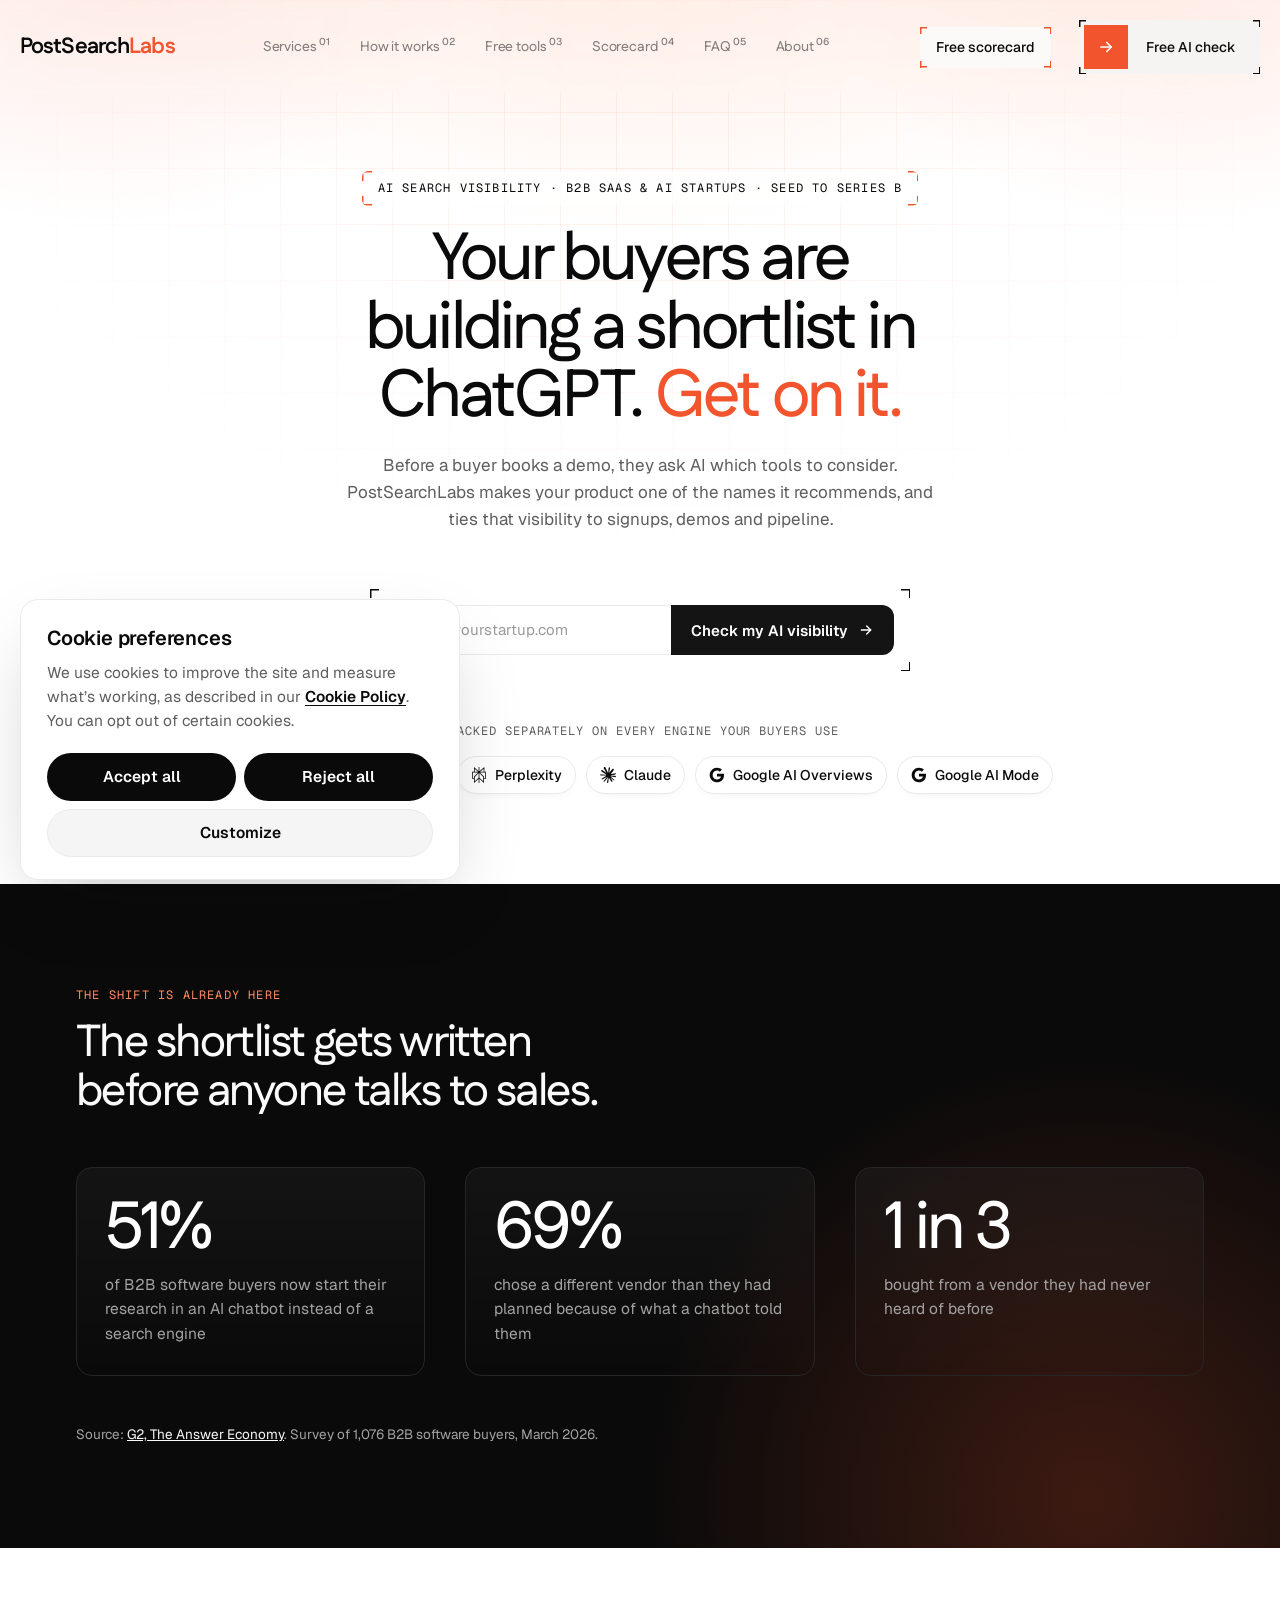
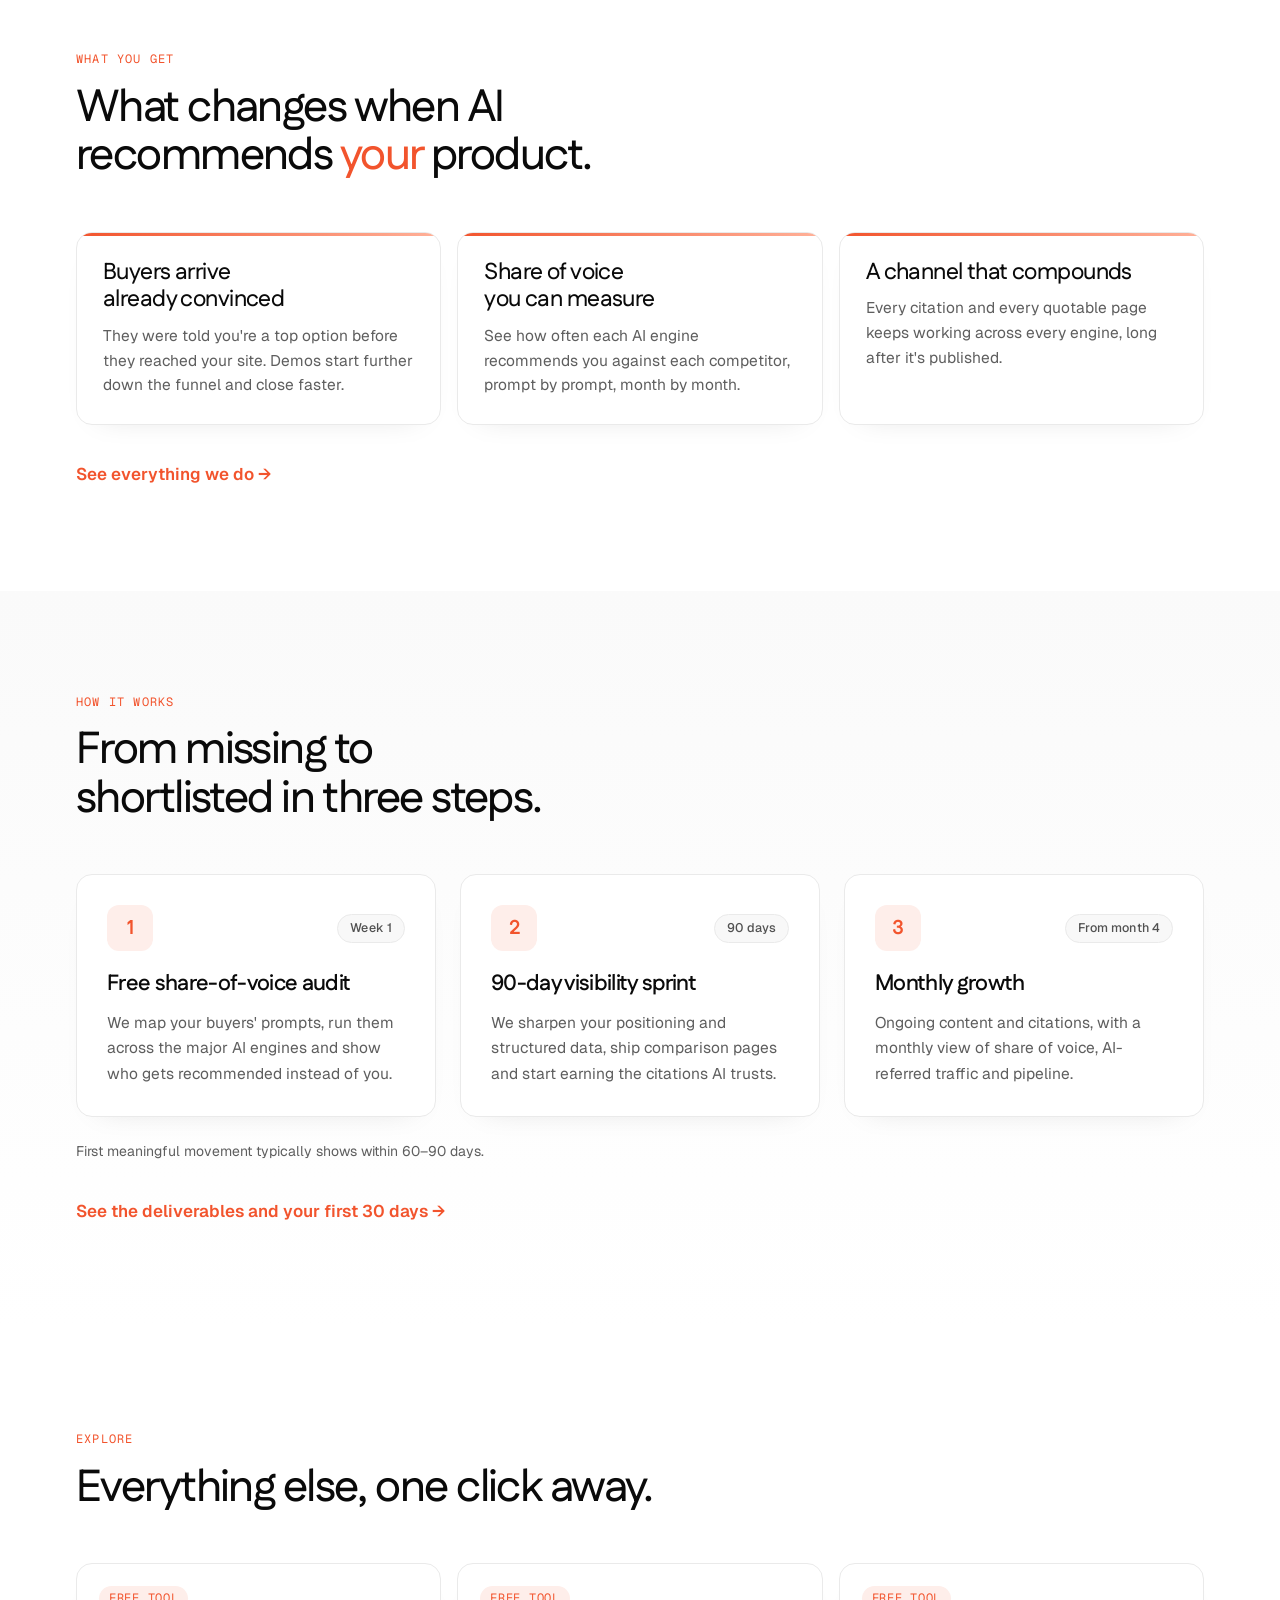
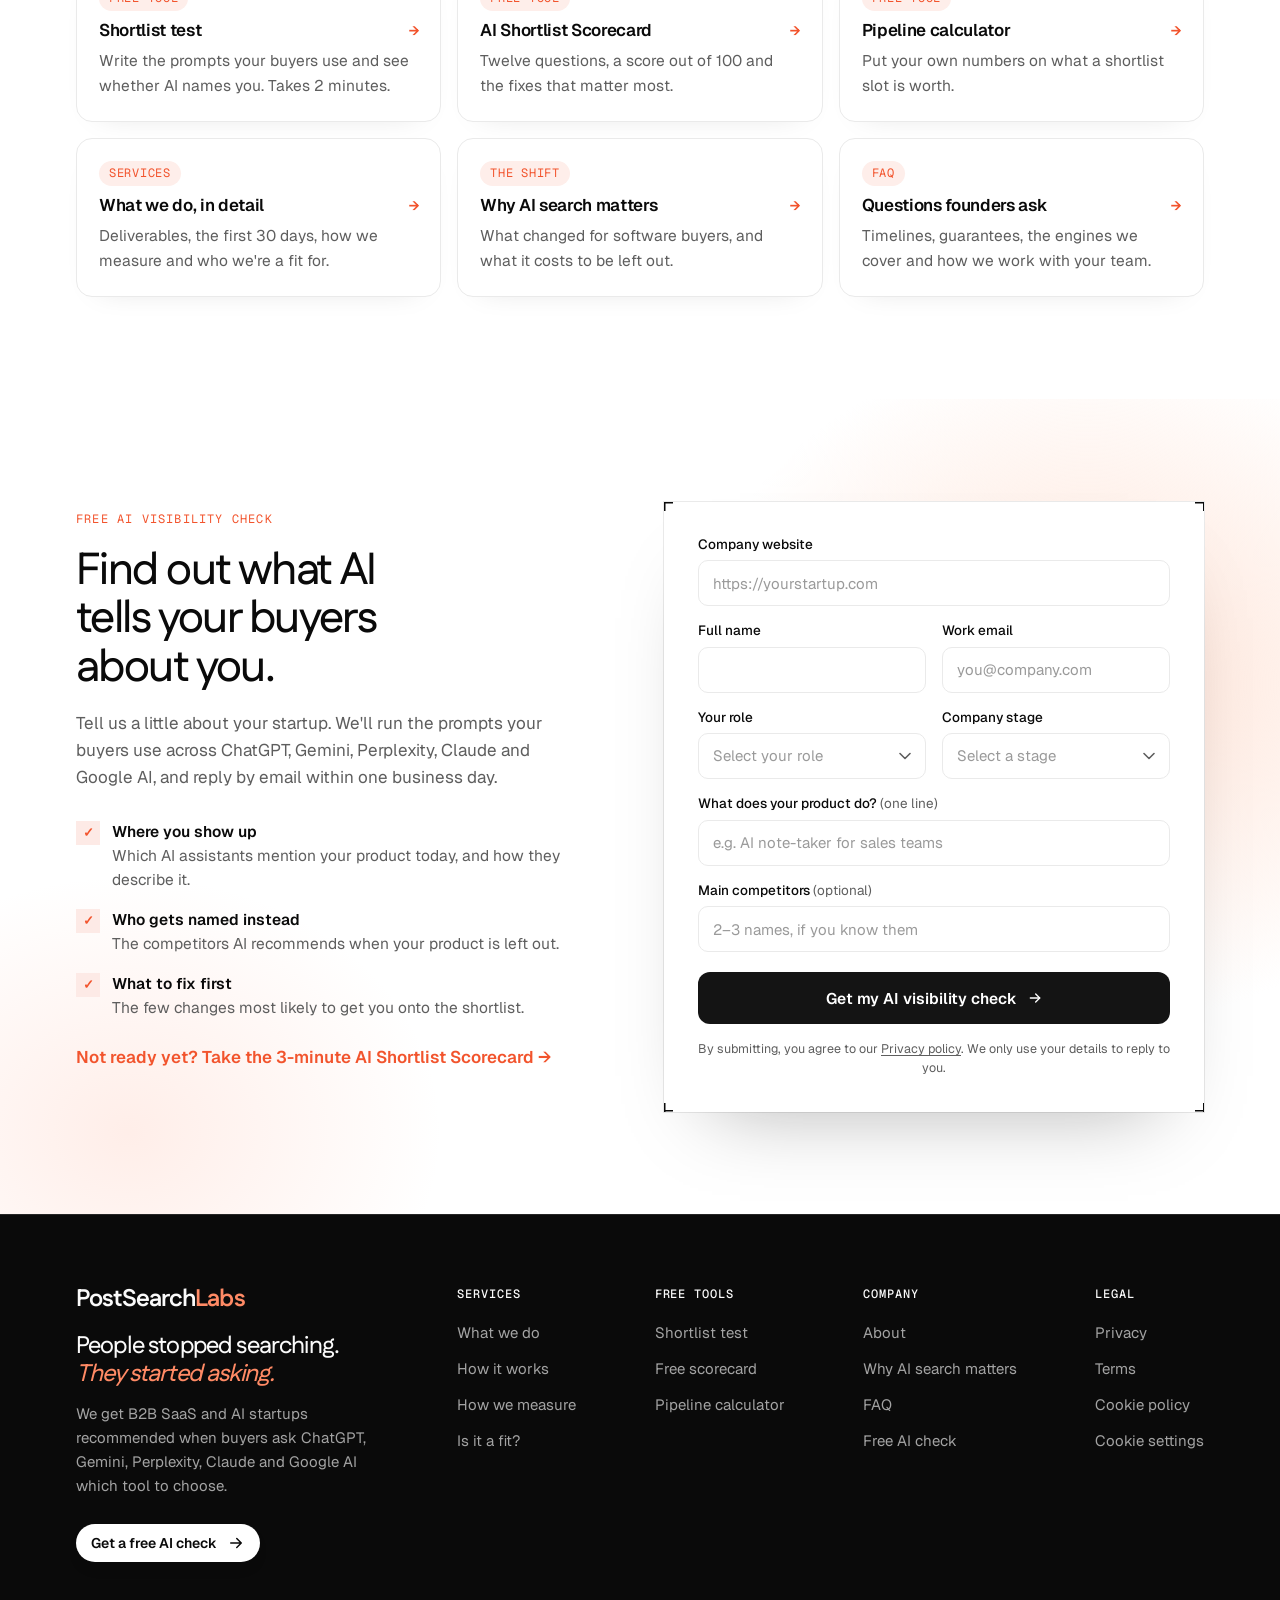
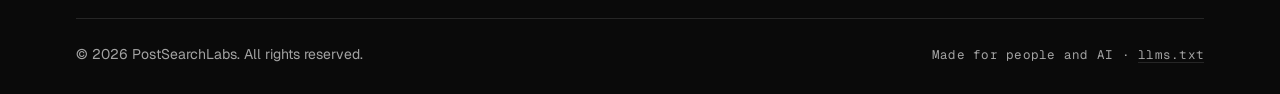
==== commit f63f7e5a: "How it works cards: Fustat number and title, Geist pill and text, more breathing room" ====
--- a/index.html
+++ b/index.html
@@ -136,7 +136,7 @@
 <noscript><link rel="stylesheet" href="https://fonts.googleapis.com/css2?family=Fustat:wght@500;600;700&amp;family=Geist:wght@400;500;600&amp;family=Geist+Mono:wght@400;500&amp;display=swap"></noscript>
 <script src="theme.js?v=3"></script>
 <link rel="stylesheet" href="styles.css?v=20261122h">
-<link rel="stylesheet" href="goji.css?v=4">
+<link rel="stylesheet" href="goji.css?v=5">
 <script src="consent.js"></script>
 </head>
 <body>
--- a/goji.css
+++ b/goji.css
@@ -744,3 +744,37 @@
   .sitebox__btn { width: 100%; border-radius: 0 0 12px 12px; }
   .lead__row { grid-template-columns: 1fr; }
 }
+
+/* ==========================================================================
+   v6 STEP CARDS ("How it works"): one font per role.
+   Number + title in Fustat (the heading font), pill + text in Geist.
+   ========================================================================== */
+.steps .step { padding: 30px; gap: 12px; }
+.step__top { align-items: center; margin-bottom: 8px; }
+.step__n {
+  width: 46px; height: 46px; border-radius: 12px;
+  font-family: var(--display); font-size: 20px; font-weight: 700;
+  letter-spacing: -0.02em; line-height: 1;
+}
+.step__time {
+  padding: 7px 12px; border-radius: 999px;
+  background: color-mix(in srgb, var(--ink) 3%, var(--surface));
+  border: 1px solid var(--line);
+  font-family: var(--body); font-size: 12.5px; font-weight: 500;
+  letter-spacing: 0.01em; line-height: 1;
+  color: color-mix(in srgb, var(--ink) 70%, transparent);
+}
+.step h3 {
+  font-family: var(--display); font-size: 22px; font-weight: 600;
+  letter-spacing: -0.03em; line-height: 1.2; color: var(--ink);
+}
+.step p {
+  font-size: 15.5px; line-height: 1.65; color: var(--muted);
+  text-wrap: pretty;
+}
+.steps__note { margin-top: 24px; font-size: 14px; line-height: 1.5; }
+@media (max-width: 760px) {
+  .steps .step { padding: 22px; }
+  .step h3 { font-size: 20px; }
+  .step p { font-size: 15px; }
+}
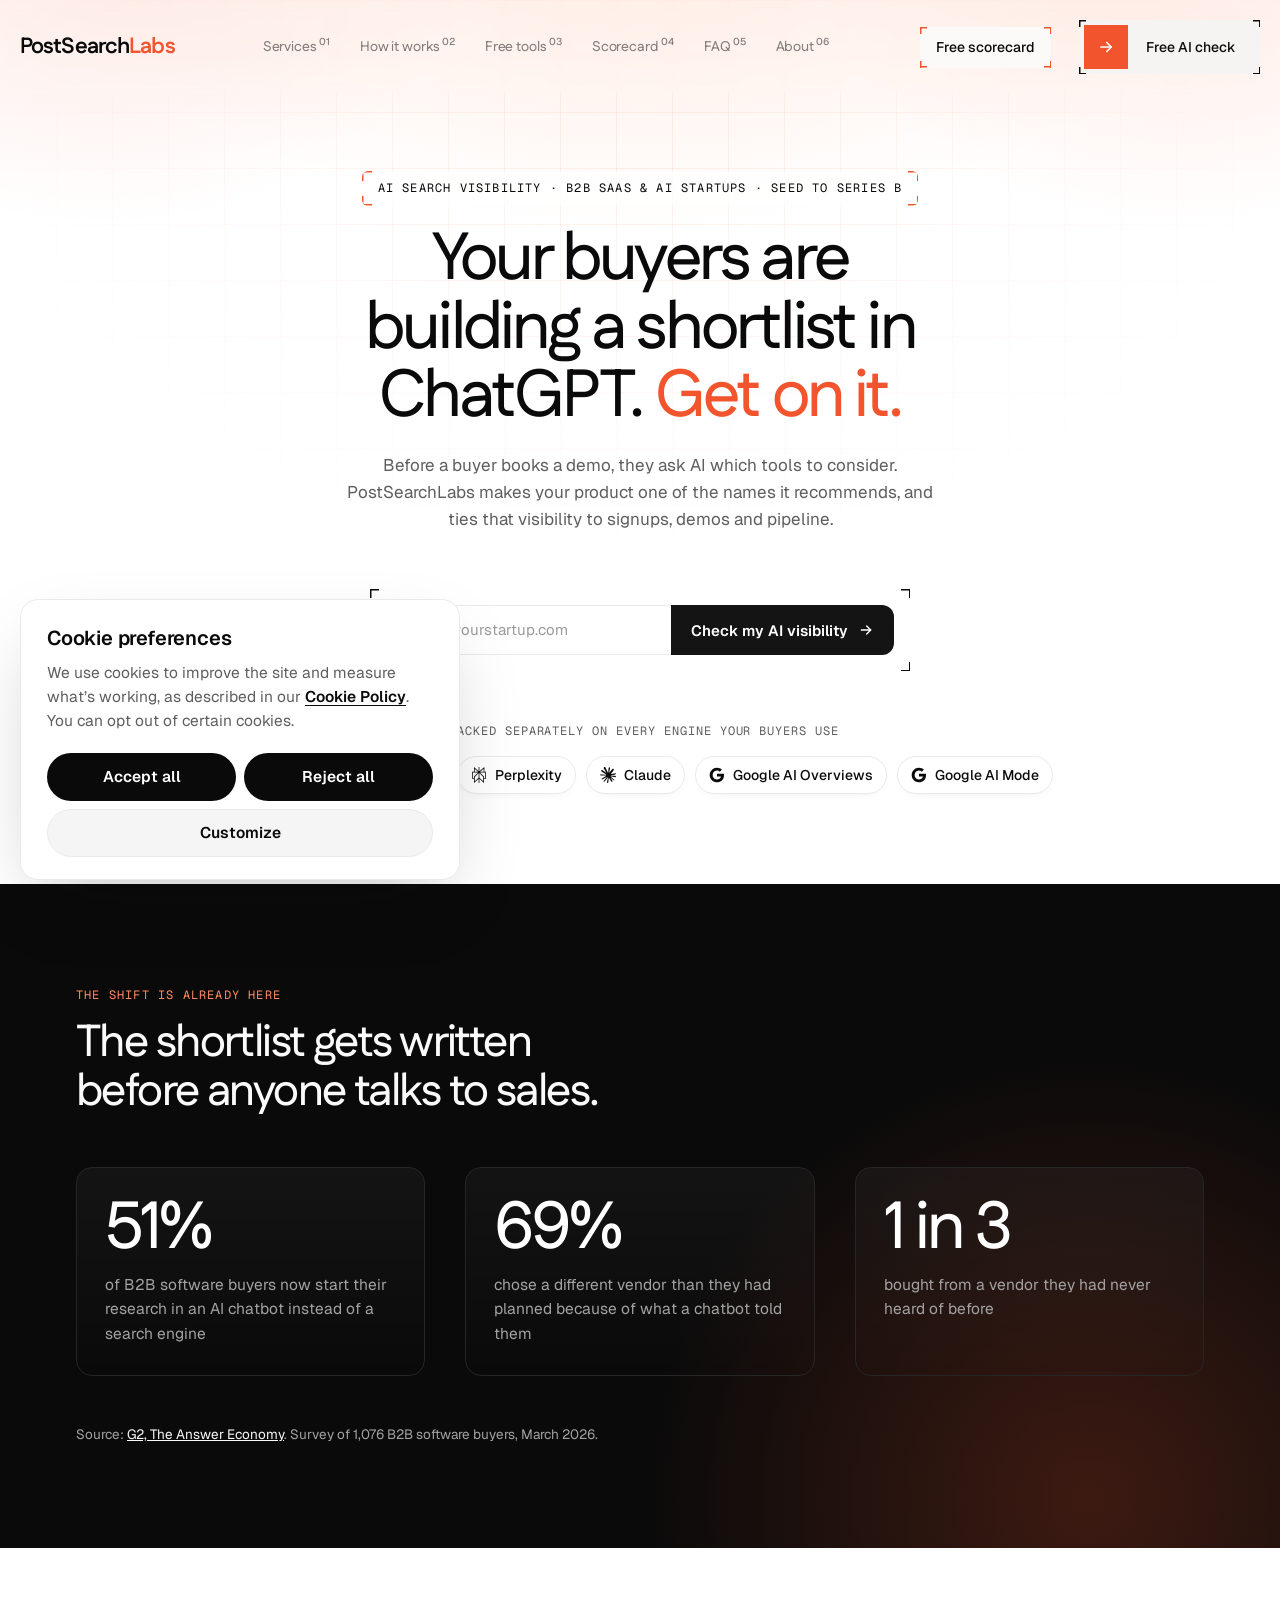
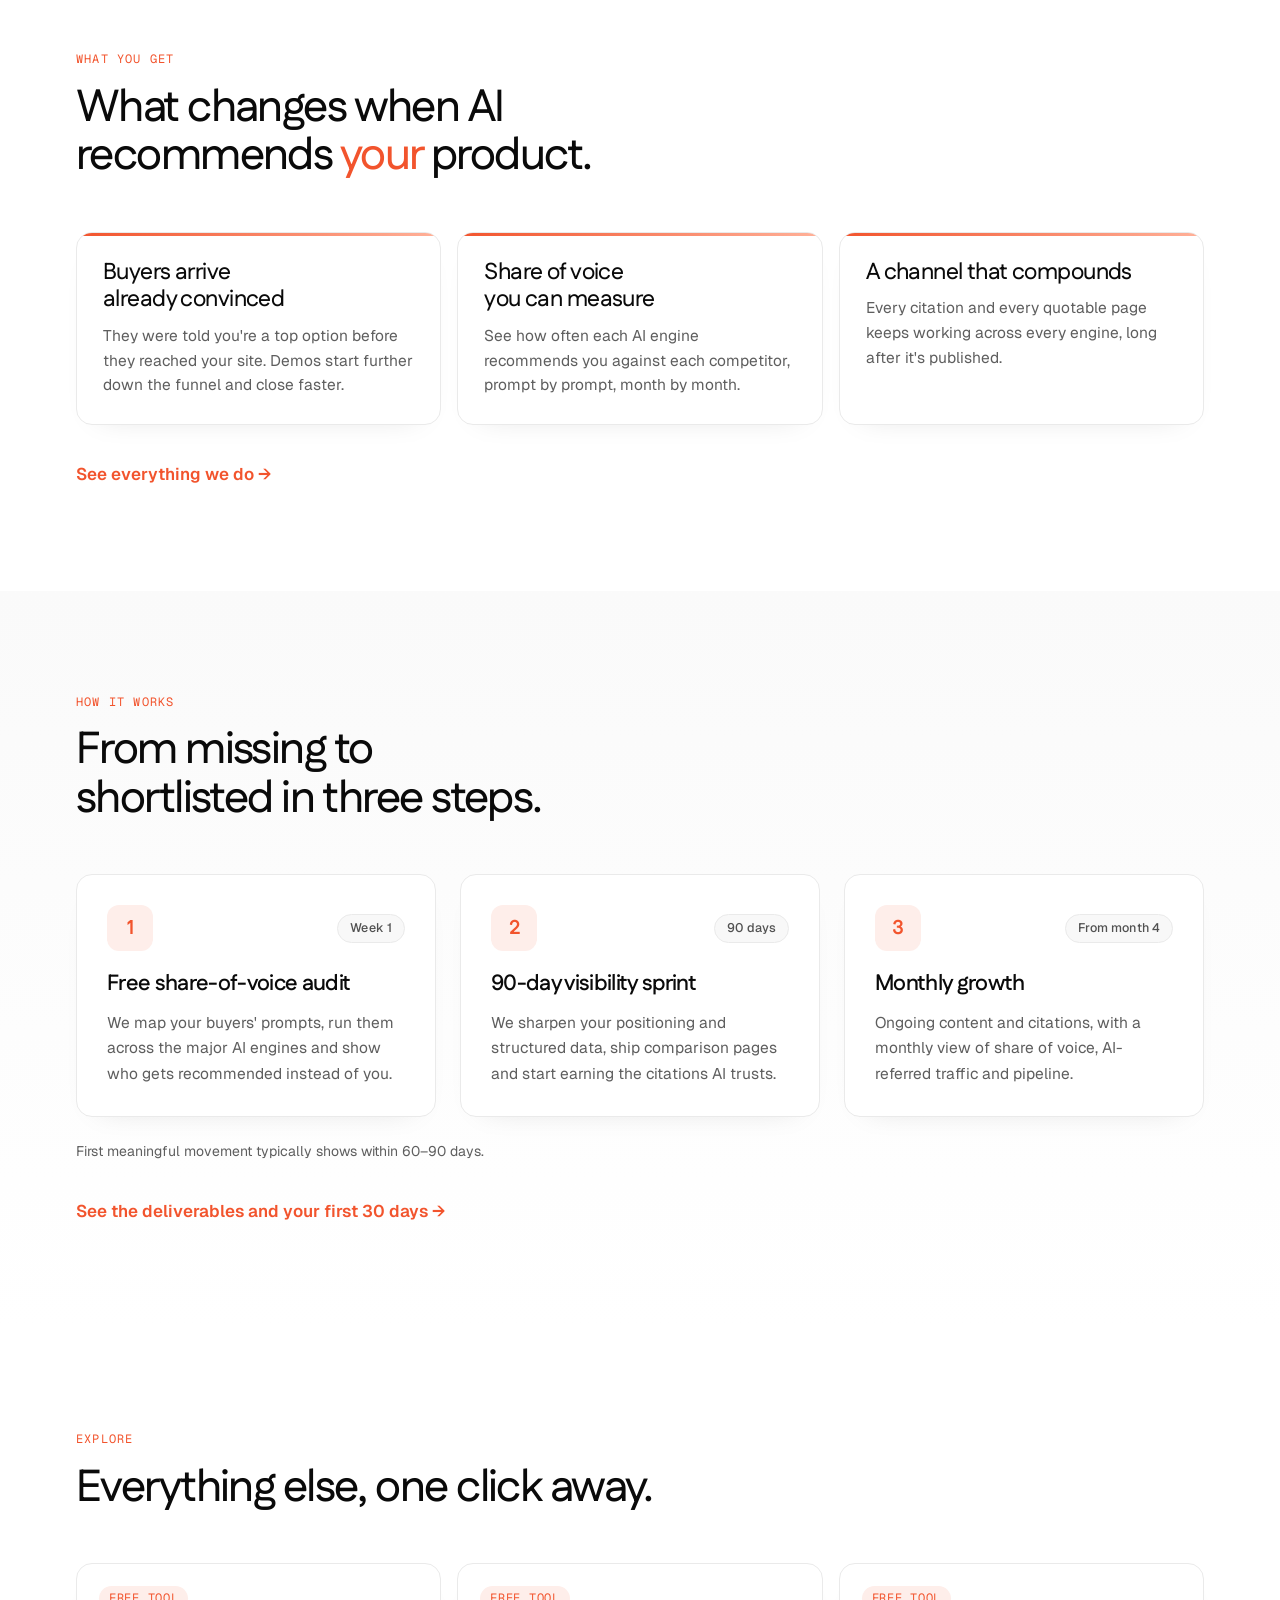
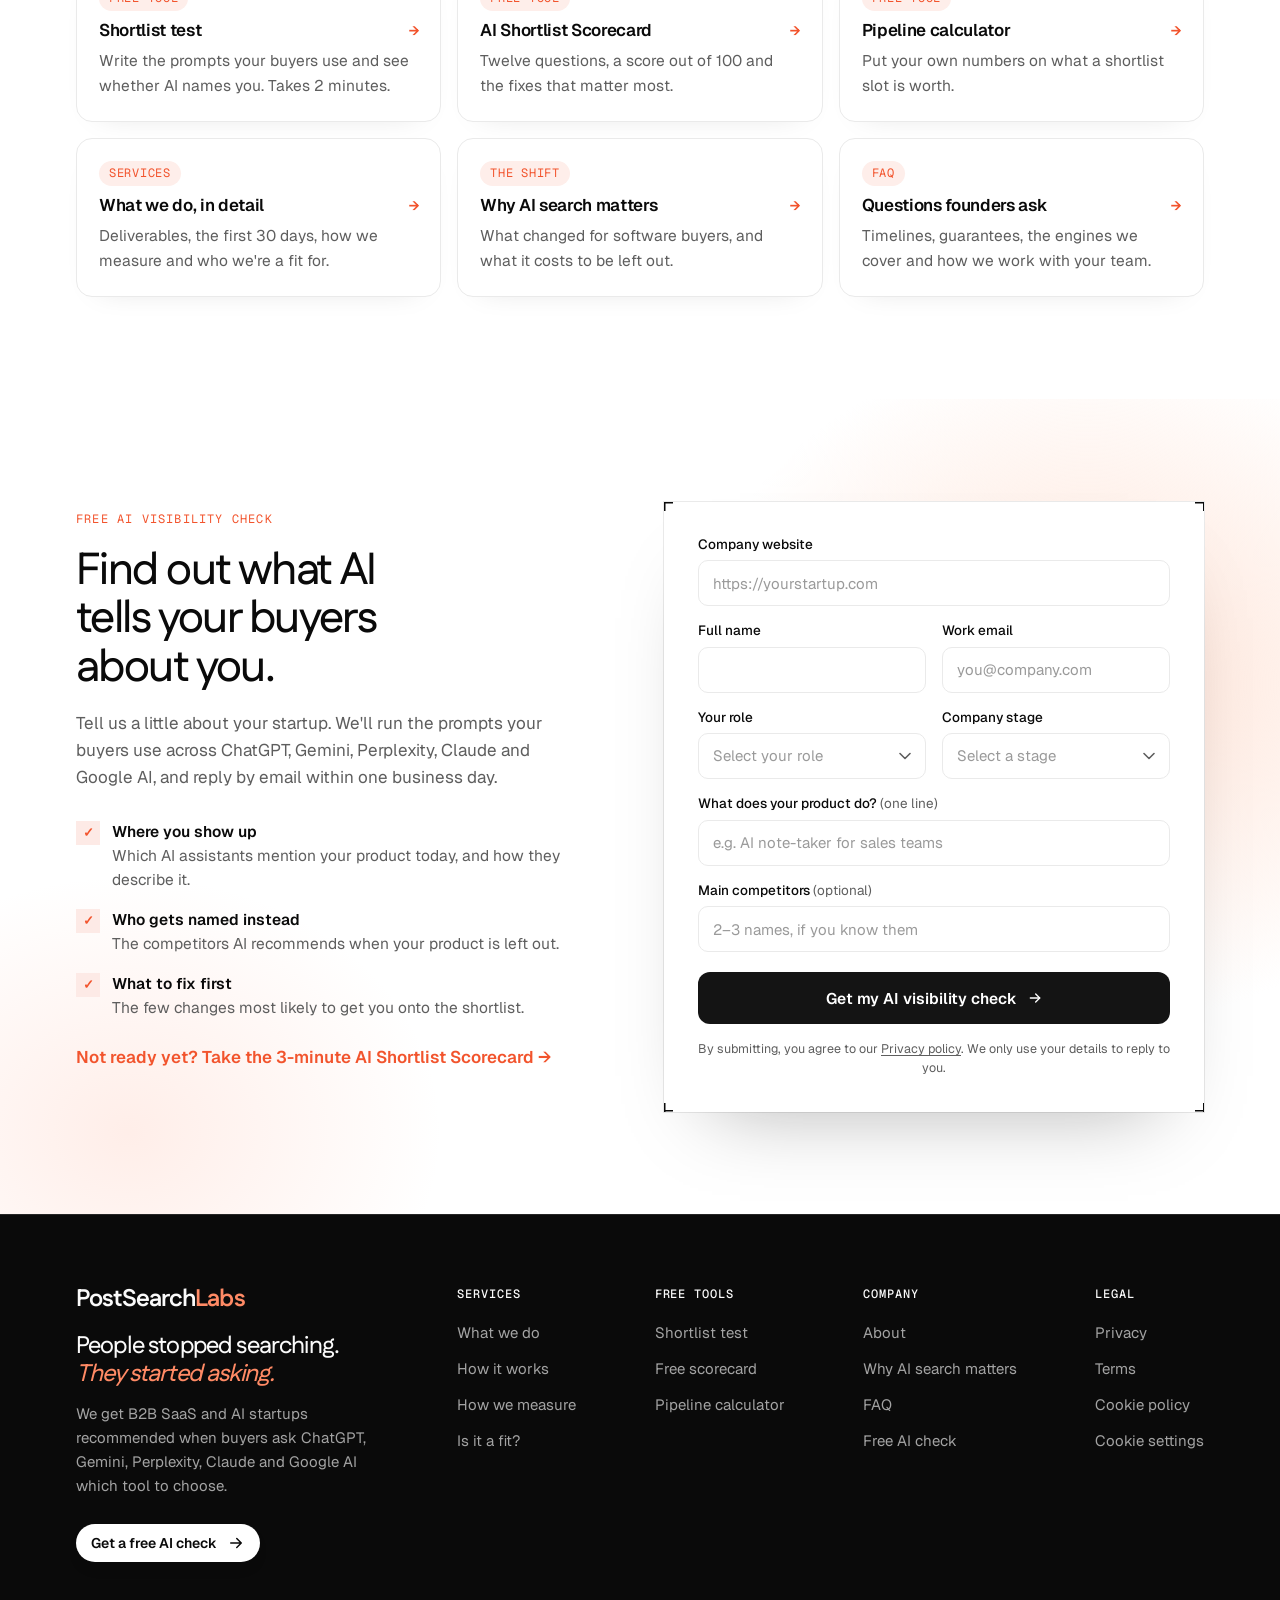
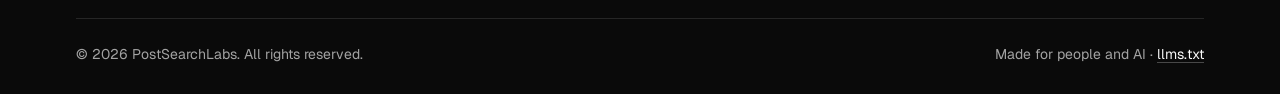
==== commit f17b83c7: "Footer: llms.txt line in the body font" ====
--- a/index.html
+++ b/index.html
@@ -136,7 +136,7 @@
 <noscript><link rel="stylesheet" href="https://fonts.googleapis.com/css2?family=Fustat:wght@500;600;700&amp;family=Geist:wght@400;500;600&amp;family=Geist+Mono:wght@400;500&amp;display=swap"></noscript>
 <script src="theme.js?v=3"></script>
 <link rel="stylesheet" href="styles.css?v=20261122h">
-<link rel="stylesheet" href="goji.css?v=5">
+<link rel="stylesheet" href="goji.css?v=7">
 <script src="consent.js"></script>
 </head>
 <body>
--- a/goji.css
+++ b/goji.css
@@ -778,3 +778,98 @@
   .step h3 { font-size: 20px; }
   .step p { font-size: 15px; }
 }
+
+/* ==========================================================================
+   v7 FINAL CTA BAND (bottom of Services, Tools, Why, FAQ, About, Scorecard)
+   Same button language as the header, calmer text, soft glow + grid.
+   ========================================================================== */
+.band:has(.final)::before {               /* centred coral glow instead of the corner one */
+  inset: auto; left: 50%; top: 42%;
+  width: min(900px, 90%); aspect-ratio: 2 / 1;
+  transform: translate(-50%, -50%);
+  background: radial-gradient(closest-side, rgba(242, 84, 45, 0.20), transparent);
+}
+.band:has(.final)::after {                /* faint grid, fades out from the centre */
+  content: ""; position: absolute; inset: 0; z-index: -1; pointer-events: none;
+  background-image:
+    linear-gradient(rgba(255, 255, 255, 0.045) 1px, transparent 1px),
+    linear-gradient(90deg, rgba(255, 255, 255, 0.045) 1px, transparent 1px);
+  background-size: 56px 56px;
+  -webkit-mask-image: radial-gradient(60% 70% at 50% 45%, #000 0%, transparent 75%);
+  mask-image: radial-gradient(60% 70% at 50% 45%, #000 0%, transparent 75%);
+}
+.final { gap: 0; max-width: 760px; margin-inline: auto; }
+.final .kicker { margin-bottom: 18px; }
+.final h2 { margin-bottom: 18px; }
+.final .lede {
+  max-width: 540px; margin: 0 auto;
+  font-size: 17px; line-height: 1.65; color: var(--on-deep-muted);
+  text-wrap: pretty;
+}
+.final h2 + .btn--lg, .final .lede + .btn--lg { margin-top: 34px; }
+
+/* Button: white bar with a coral arrow square, brackets just outside the corners */
+.final .btn--lg {
+  position: relative; gap: 18px;
+  min-height: 58px; padding: 6px 26px 6px 6px;
+  border-radius: 0; background: #FFFFFF; color: #0A0A0A;
+  font: 600 16px/1 var(--body); box-shadow: none;
+}
+.final .btn--lg:hover { background: #F1EFED; color: #0A0A0A; transform: none; }
+.final .btn--lg svg {
+  order: -1; box-sizing: border-box;
+  width: 46px; height: 46px; padding: 14px;
+  background: var(--accent); color: #FFFFFF;
+  transition: background-color .2s;
+}
+.final .btn--lg:hover svg { background: var(--accent-hover); }
+.final .btn--lg::before {
+  --b: rgba(255, 255, 255, 0.6);
+  content: ""; position: absolute; inset: -7px; pointer-events: none;
+  background-image:
+    linear-gradient(var(--b),var(--b)), linear-gradient(var(--b),var(--b)),
+    linear-gradient(var(--b),var(--b)), linear-gradient(var(--b),var(--b)),
+    linear-gradient(var(--b),var(--b)), linear-gradient(var(--b),var(--b)),
+    linear-gradient(var(--b),var(--b)), linear-gradient(var(--b),var(--b));
+  background-repeat: no-repeat;
+  background-size: 9px 1.5px, 1.5px 9px, 9px 1.5px, 1.5px 9px,
+                   9px 1.5px, 1.5px 9px, 9px 1.5px, 1.5px 9px;
+  background-position: 0 0, 0 0, 100% 0, 100% 0, 0 100%, 0 100%, 100% 100%, 100% 100%;
+}
+
+/* "Free · Takes 2 minutes · …" as small pills */
+.final .book__meta { margin-top: 28px; gap: 8px; font-family: var(--body); font-size: 13px; }
+.final .book__meta span {
+  padding: 7px 13px; border-radius: 999px;
+  border: 1px solid rgba(255, 255, 255, 0.12);
+  background: rgba(255, 255, 255, 0.04);
+  color: #D4D4D4;
+}
+
+/* "Not ready yet?" link in the body font, underline only on hover */
+.final__alt {
+  margin-top: 22px;
+  font-family: var(--body); font-size: 14.5px; font-weight: 500;
+  color: var(--on-deep-muted); text-decoration: none;
+  transition: color .15s;
+}
+.final__alt:hover { color: #FFFFFF; text-decoration: underline; text-underline-offset: 4px; }
+
+@media (max-width: 760px) {
+  .final .lede { font-size: 16px; }
+  .final .btn--lg { width: 100%; padding: 6px 18px; justify-content: center; }
+  .final .book__meta { margin-top: 22px; }
+}
+
+/* ==========================================================================
+   v8 FOOTER BOTTOM LINE: "Made for people and AI · llms.txt" in the body font,
+   same size as the copyright line.
+   ========================================================================== */
+.footer__meta { font-family: var(--body); font-size: inherit; letter-spacing: 0; }
+.site-footer .footer__meta a {
+  color: var(--on-deep);
+  text-decoration: underline; text-underline-offset: 3px;
+  text-decoration-color: rgba(255, 255, 255, 0.25);
+  transition: text-decoration-color .15s;
+}
+.site-footer .footer__meta a:hover { text-decoration-color: currentColor; }
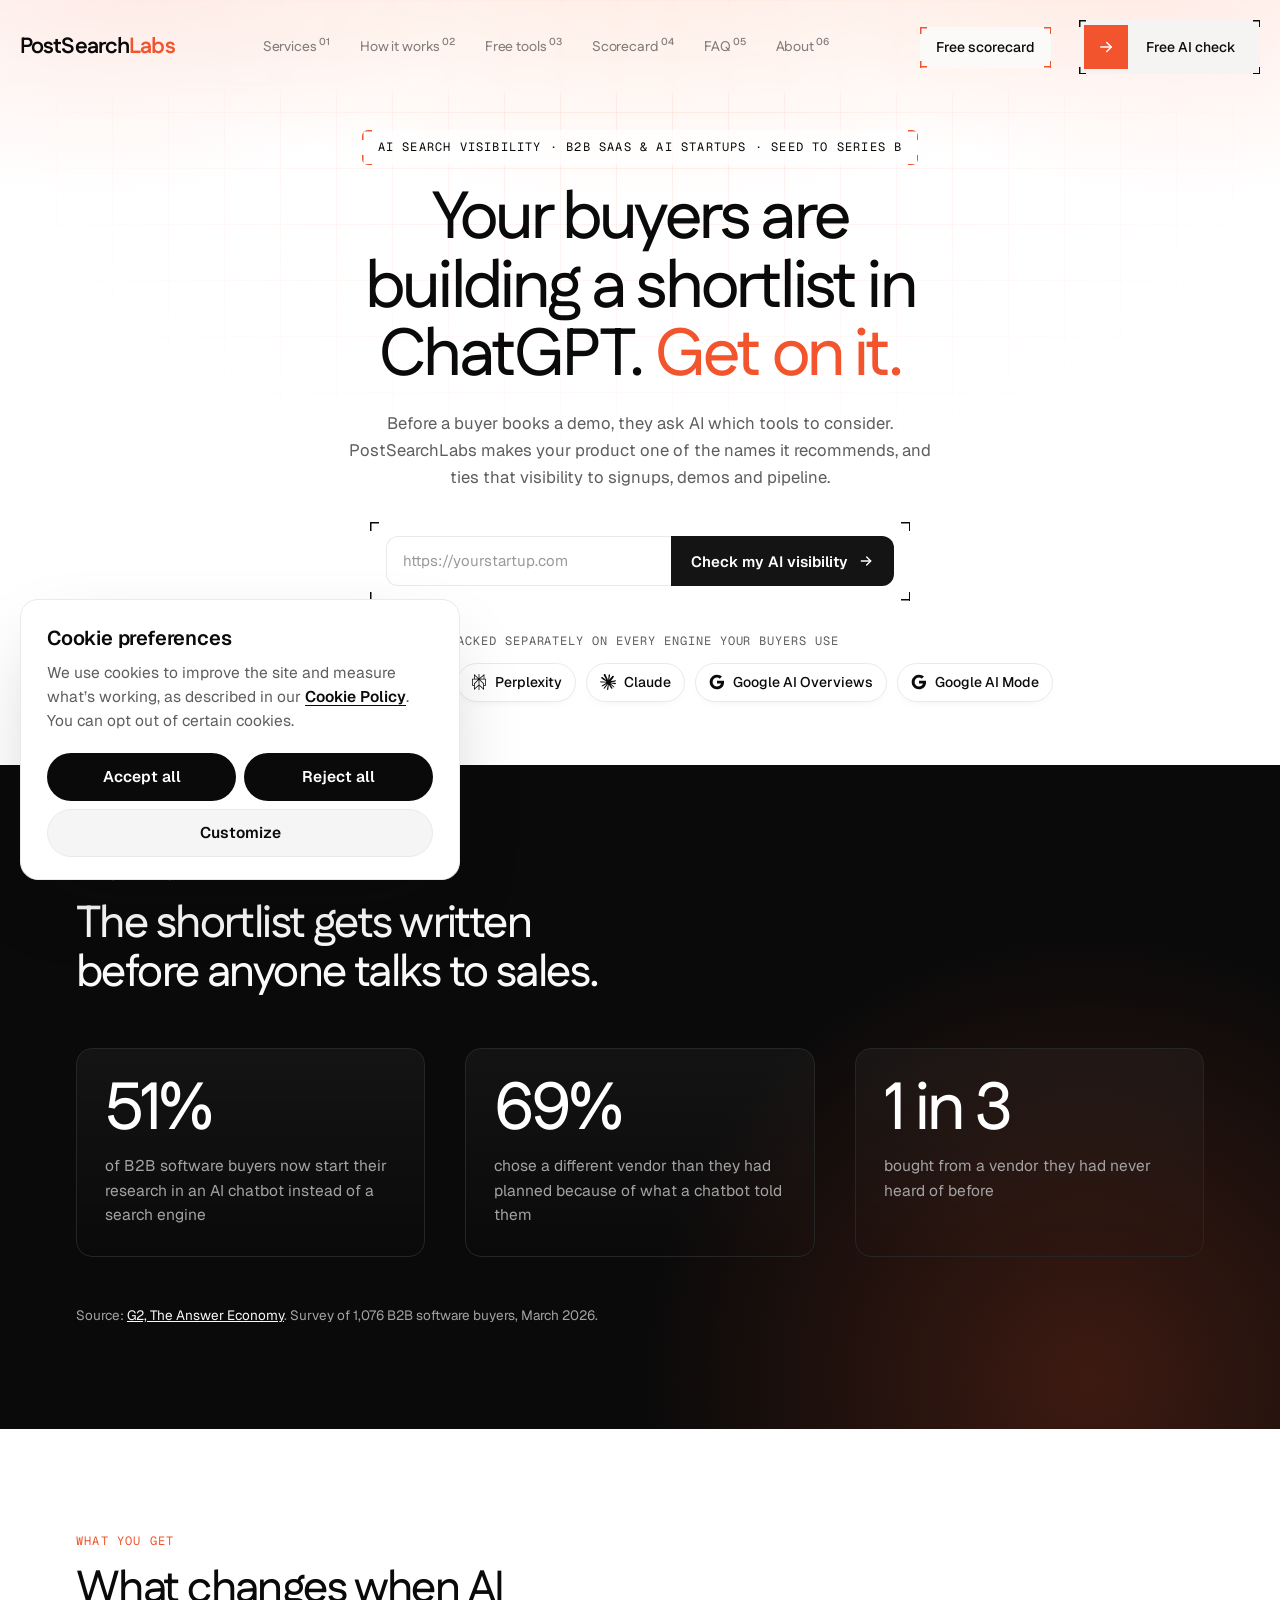
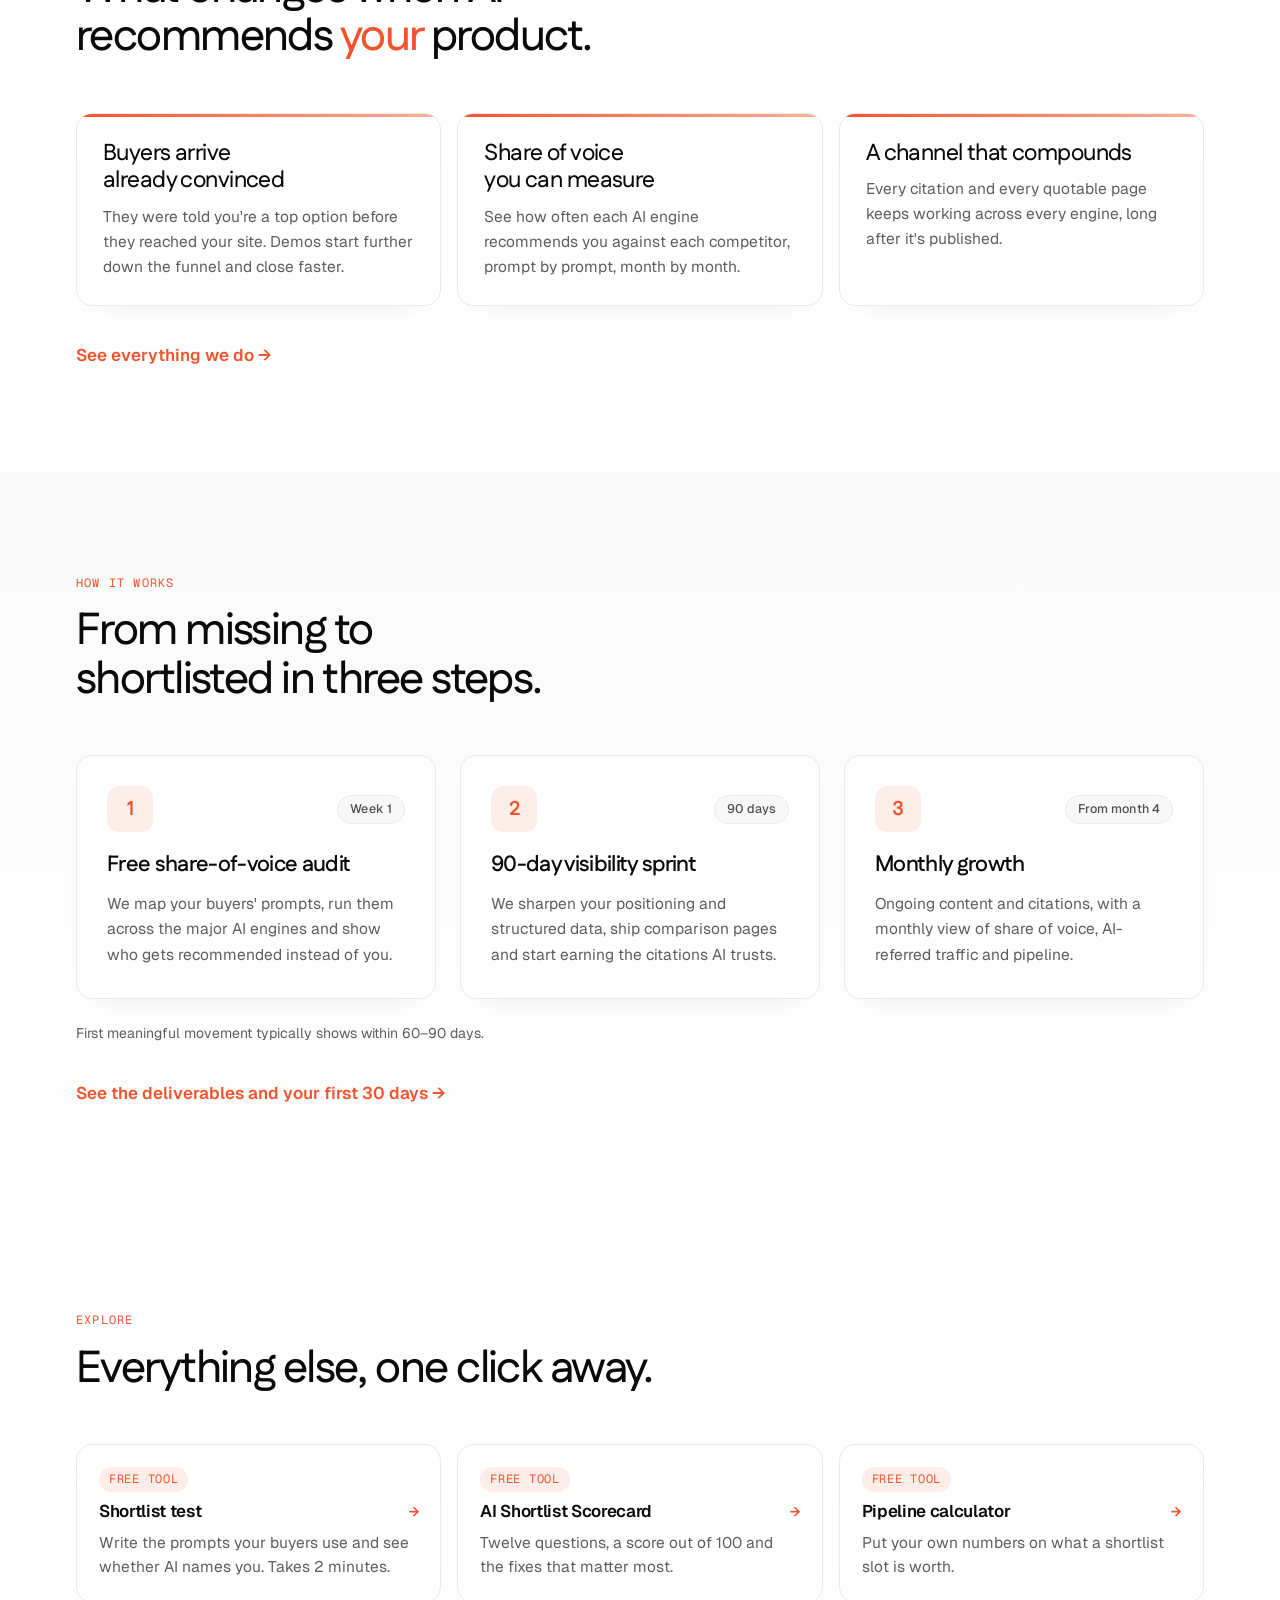
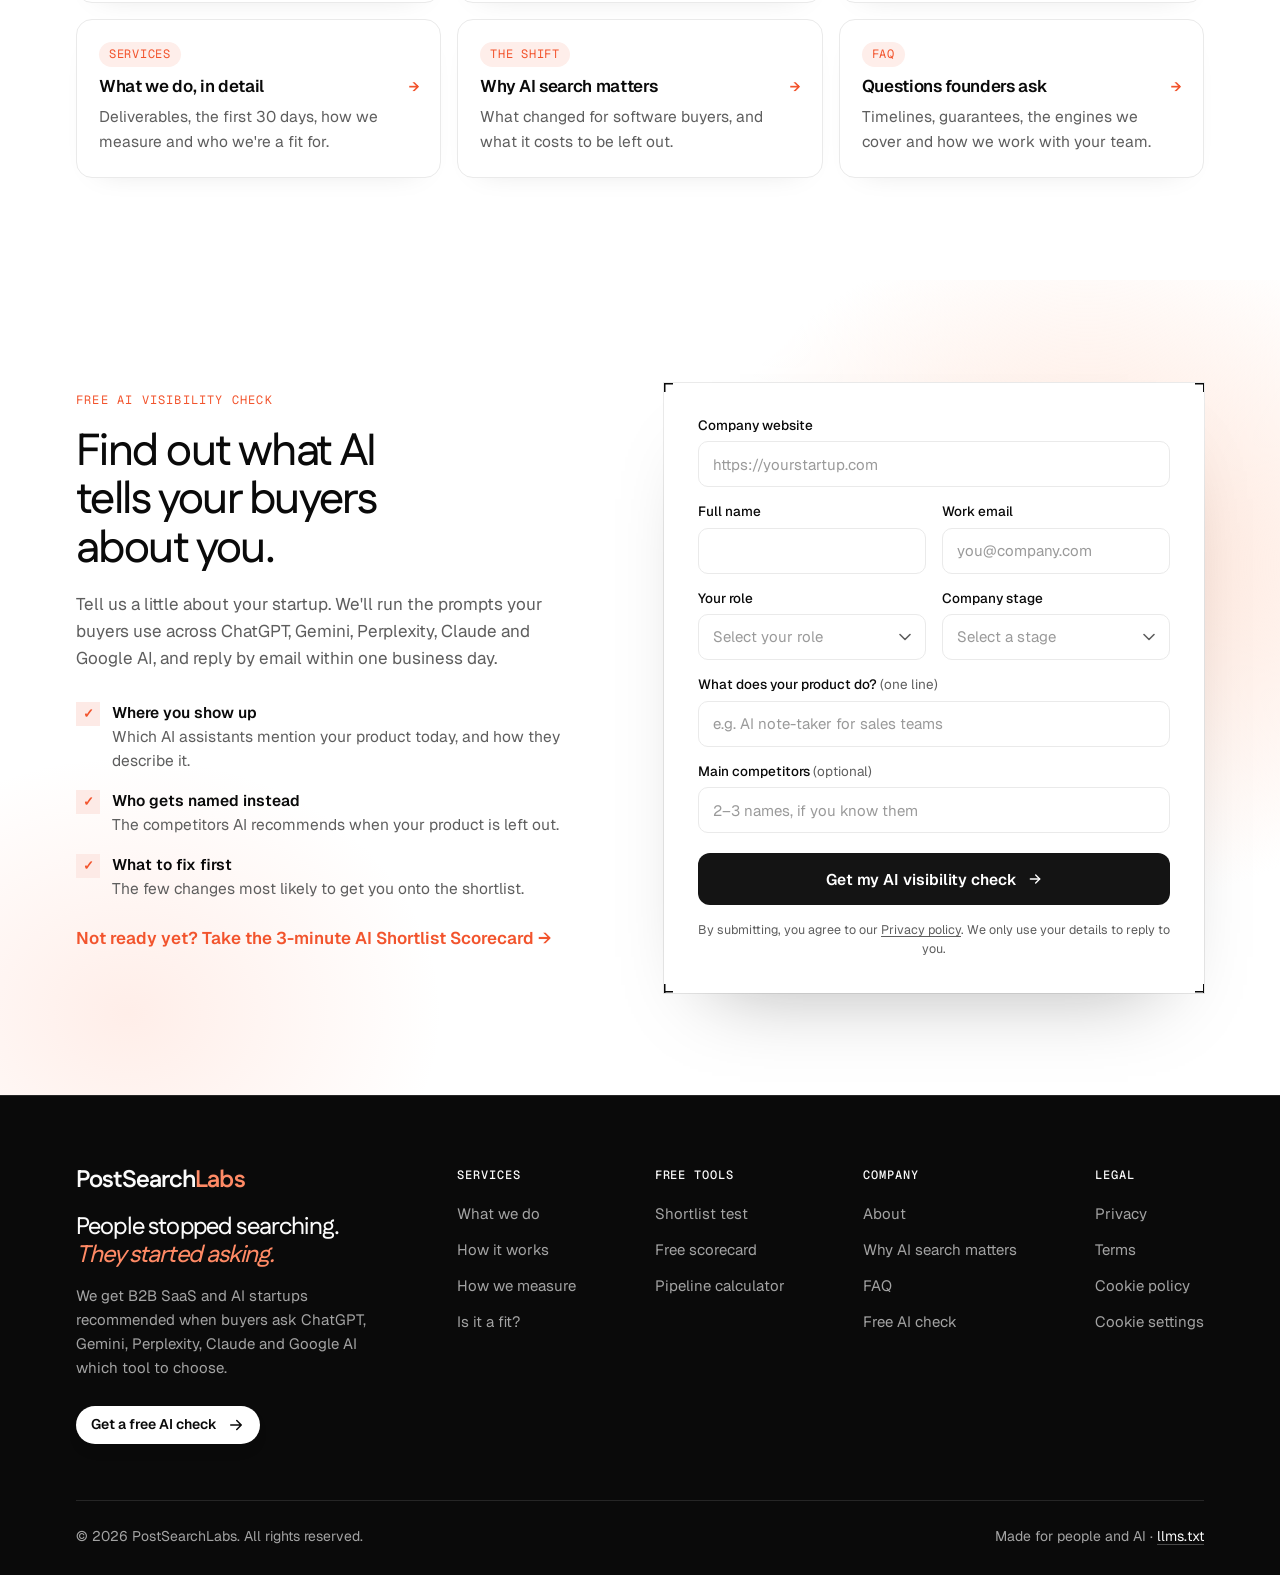
==== commit 67594461: "Hero fits one screen on laptops: type and spacing follow the window height" ====
--- a/index.html
+++ b/index.html
@@ -98,7 +98,7 @@
       "@type": "Person",
       "@id": "https://postsearchlabs.com/#founder",
       "name": "Ayan Chakraborty",
-      "url": "https://postsearchlabs.com/about.html#founder",
+      "url": "https://postsearchlabs.com/about#founder",
       "jobTitle": "Founder",
       "worksFor": {
         "@id": "https://postsearchlabs.com/#org"
@@ -136,26 +136,26 @@
 <noscript><link rel="stylesheet" href="https://fonts.googleapis.com/css2?family=Fustat:wght@500;600;700&amp;family=Geist:wght@400;500;600&amp;family=Geist+Mono:wght@400;500&amp;display=swap"></noscript>
 <script src="theme.js?v=3"></script>
 <link rel="stylesheet" href="styles.css?v=20261122h">
-<link rel="stylesheet" href="goji.css?v=7">
-<script src="consent.js"></script>
+<link rel="stylesheet" href="goji.css?v=8">
+<script src="consent.js?v=2"></script>
 </head>
 <body>
 
 <header class="gh">
   <div class="gh__in">
-    <a class="brand" href="./" aria-label="PostSearchLabs home">
+    <a class="brand" href="/" aria-label="PostSearchLabs home">
       <span class="brand__name">PostSearch<span>Labs</span></span>
     </a>
     <nav class="gh__links" aria-label="Main">
-      <a href="services.html" aria-label="Services"><span class="roll"><span data-t="Services">Services</span></span><sup>01</sup></a>
-      <a href="services.html#how" aria-label="How it works"><span class="roll"><span data-t="How it works">How it works</span></span><sup>02</sup></a>
-      <a href="tools.html" aria-label="Free tools"><span class="roll"><span data-t="Free tools">Free tools</span></span><sup>03</sup></a>
-      <a href="scorecard.html" aria-label="Scorecard"><span class="roll"><span data-t="Scorecard">Scorecard</span></span><sup>04</sup></a>
-      <a href="faq.html" aria-label="FAQ"><span class="roll"><span data-t="FAQ">FAQ</span></span><sup>05</sup></a>
-      <a href="about.html" aria-label="About"><span class="roll"><span data-t="About">About</span></span><sup>06</sup></a>
+      <a href="/services" aria-label="Services"><span class="roll"><span data-t="Services">Services</span></span><sup>01</sup></a>
+      <a href="/services#how" aria-label="How it works"><span class="roll"><span data-t="How it works">How it works</span></span><sup>02</sup></a>
+      <a href="/tools" aria-label="Free tools"><span class="roll"><span data-t="Free tools">Free tools</span></span><sup>03</sup></a>
+      <a href="/scorecard" aria-label="Scorecard"><span class="roll"><span data-t="Scorecard">Scorecard</span></span><sup>04</sup></a>
+      <a href="/faq" aria-label="FAQ"><span class="roll"><span data-t="FAQ">FAQ</span></span><sup>05</sup></a>
+      <a href="/about" aria-label="About"><span class="roll"><span data-t="About">About</span></span><sup>06</sup></a>
     </nav>
     <div class="gh__cta">
-      <a class="hb hb--ghost" href="scorecard.html">Free scorecard</a>
+      <a class="hb hb--ghost" href="/scorecard">Free scorecard</a>
       <a class="hb hb--primary" href="#audit"><span class="hb__icon"><svg viewBox="0 0 24 24" fill="none" stroke="currentColor" stroke-width="2" stroke-linecap="round" stroke-linejoin="round" aria-hidden="true"><path d="M5 12h14"></path><path d="M13 6l6 6-6 6"></path></svg></span>Free AI check</a>
     </div>
     <button class="gh__toggle" type="button" aria-expanded="false" aria-controls="gh-panel" aria-label="Open menu">
@@ -164,15 +164,15 @@
   </div>
   <div class="gh__panel" id="gh-panel">
     <nav class="gh__menu" aria-label="Mobile">
-        <a href="services.html">Services<sup>01</sup></a>
-        <a href="services.html#how">How it works<sup>02</sup></a>
-        <a href="tools.html">Free tools<sup>03</sup></a>
-        <a href="scorecard.html">Scorecard<sup>04</sup></a>
-        <a href="faq.html">FAQ<sup>05</sup></a>
-        <a href="about.html">About<sup>06</sup></a>
+        <a href="/services">Services<sup>01</sup></a>
+        <a href="/services#how">How it works<sup>02</sup></a>
+        <a href="/tools">Free tools<sup>03</sup></a>
+        <a href="/scorecard">Scorecard<sup>04</sup></a>
+        <a href="/faq">FAQ<sup>05</sup></a>
+        <a href="/about">About<sup>06</sup></a>
     </nav>
     <div class="gh__panel-cta">
-      <a class="hb hb--ghost" href="scorecard.html">Free scorecard</a>
+      <a class="hb hb--ghost" href="/scorecard">Free scorecard</a>
       <a class="hb hb--primary" href="#audit"><span class="hb__icon"><svg viewBox="0 0 24 24" fill="none" stroke="currentColor" stroke-width="2" stroke-linecap="round" stroke-linejoin="round" aria-hidden="true"><path d="M5 12h14"></path><path d="M13 6l6 6-6 6"></path></svg></span>Free AI check</a>
     </div>
     <button class="gh__theme" type="button" data-theme-toggle hidden><span class="when-light">Night mode</span><span class="when-dark">Day mode</span></button>
@@ -263,7 +263,7 @@
           <p>Every citation and every quotable page keeps working across every engine, long after it's published.</p>
         </div>
       </div>
-      <p class="section__more"><a class="textlink" href="services.html">See everything we do →</a></p>
+      <p class="section__more"><a class="textlink" href="/services">See everything we do →</a></p>
     </div>
   </section>
 
@@ -293,7 +293,7 @@
       </div>
 
       <p class="steps__note">First meaningful movement typically shows within 60–90 days.</p>
-      <p class="section__more"><a class="textlink" href="services.html#how">See the deliverables and your first 30 days →</a></p>
+      <p class="section__more"><a class="textlink" href="/services#how">See the deliverables and your first 30 days →</a></p>
     </div>
   </section>
 
@@ -305,32 +305,32 @@
         <h2>Everything else, one click away.</h2>
       </div>
       <div class="explore">
-        <a class="explore__card" href="tools.html#test">
+        <a class="explore__card" href="/tools#test">
           <span class="explore__tag">Free tool</span>
           <h3>Shortlist test</h3>
           <p>Write the prompts your buyers use and see whether AI names you. Takes 2 minutes.</p>
         </a>
-        <a class="explore__card" href="scorecard.html">
+        <a class="explore__card" href="/scorecard">
           <span class="explore__tag">Free tool</span>
           <h3>AI Shortlist Scorecard</h3>
           <p>Twelve questions, a score out of 100 and the fixes that matter most.</p>
         </a>
-        <a class="explore__card" href="tools.html#model">
+        <a class="explore__card" href="/tools#model">
           <span class="explore__tag">Free tool</span>
           <h3>Pipeline calculator</h3>
           <p>Put your own numbers on what a shortlist slot is worth.</p>
         </a>
-        <a class="explore__card" href="services.html">
+        <a class="explore__card" href="/services">
           <span class="explore__tag">Services</span>
           <h3>What we do, in detail</h3>
           <p>Deliverables, the first 30 days, how we measure and who we're a fit for.</p>
         </a>
-        <a class="explore__card" href="why.html">
+        <a class="explore__card" href="/why">
           <span class="explore__tag">The shift</span>
           <h3>Why AI search matters</h3>
           <p>What changed for software buyers, and what it costs to be left out.</p>
         </a>
-        <a class="explore__card" href="faq.html">
+        <a class="explore__card" href="/faq">
           <span class="explore__tag">FAQ</span>
           <h3>Questions founders ask</h3>
           <p>Timelines, guarantees, the engines we cover and how we work with your team.</p>
@@ -352,7 +352,7 @@
             <li><strong>Who gets named instead</strong>The competitors AI recommends when your product is left out.</li>
             <li><strong>What to fix first</strong>The few changes most likely to get you onto the shortlist.</li>
           </ul>
-          <a class="audit__call" href="scorecard.html">Not ready yet? Take the 3-minute AI Shortlist Scorecard →</a>
+          <a class="audit__call" href="/scorecard">Not ready yet? Take the 3-minute AI Shortlist Scorecard →</a>
         </div>
 
         <div class="audit__card">
@@ -401,7 +401,7 @@
             </label>
             <p class="lead__error" role="alert" hidden></p>
             <button class="lead__submit" type="submit"><span>Get my AI visibility check</span><svg viewBox="0 0 24 24" fill="none" stroke="currentColor" stroke-width="2" stroke-linecap="round" stroke-linejoin="round" aria-hidden="true"><path d="M5 12h14"></path><path d="M13 6l6 6-6 6"></path></svg></button>
-            <p class="lead__legal">By submitting, you agree to our <a href="privacy.html">Privacy policy</a>. We only use your details to reply to you.</p>
+            <p class="lead__legal">By submitting, you agree to our <a href="/privacy">Privacy policy</a>. We only use your details to reply to you.</p>
           </form>
 
           <div class="lead__done" tabindex="-1" hidden>
@@ -420,7 +420,7 @@
   <div class="wrap">
     <div class="footer__top">
       <div class="footer__brand">
-        <a class="brand" href="./" aria-label="PostSearchLabs home">
+        <a class="brand" href="/" aria-label="PostSearchLabs home">
           <span class="brand__name">PostSearch<span>Labs</span></span>
         </a>
         <p class="footer__slogan">People stopped searching. <em>They started asking.</em></p>
@@ -431,36 +431,36 @@
         <div class="footer__col">
           <h2 class="footer__h">Services</h2>
           <ul>
-            <li><a href="services.html">What we do</a></li>
-            <li><a href="services.html#how">How it works</a></li>
-            <li><a href="services.html#proof">How we measure</a></li>
-            <li><a href="services.html#fit">Is it a fit?</a></li>
+            <li><a href="/services">What we do</a></li>
+            <li><a href="/services#how">How it works</a></li>
+            <li><a href="/services#proof">How we measure</a></li>
+            <li><a href="/services#fit">Is it a fit?</a></li>
           </ul>
         </div>
         <div class="footer__col">
           <h2 class="footer__h">Free tools</h2>
           <ul>
-            <li><a href="tools.html#test">Shortlist test</a></li>
-            <li><a href="scorecard.html">Free scorecard</a></li>
-            <li><a href="tools.html#model">Pipeline calculator</a></li>
+            <li><a href="/tools#test">Shortlist test</a></li>
+            <li><a href="/scorecard">Free scorecard</a></li>
+            <li><a href="/tools#model">Pipeline calculator</a></li>
           </ul>
         </div>
         <div class="footer__col">
           <h2 class="footer__h">Company</h2>
           <ul>
-            <li><a href="about.html">About</a></li>
-            <li><a href="why.html">Why AI search matters</a></li>
-            <li><a href="faq.html">FAQ</a></li>
+            <li><a href="/about">About</a></li>
+            <li><a href="/why">Why AI search matters</a></li>
+            <li><a href="/faq">FAQ</a></li>
             <li><a href="#audit">Free AI check</a></li>
           </ul>
         </div>
         <div class="footer__col">
           <h2 class="footer__h">Legal</h2>
           <ul>
-            <li><a href="privacy.html">Privacy</a></li>
-            <li><a href="terms.html">Terms</a></li>
-            <li><a href="cookies.html">Cookie policy</a></li>
-            <li><a href="cookies.html" data-cookie-settings>Cookie settings</a></li>
+            <li><a href="/privacy">Privacy</a></li>
+            <li><a href="/terms">Terms</a></li>
+            <li><a href="/cookies">Cookie policy</a></li>
+            <li><a href="/cookies" data-cookie-settings>Cookie settings</a></li>
           </ul>
         </div>
       </nav>
@@ -473,12 +473,12 @@
 </footer>
 
 <div class="mbar" data-mbar>
-  <a class="btn btn--ghost" href="scorecard.html">Free scorecard</a>
+  <a class="btn btn--ghost" href="/scorecard">Free scorecard</a>
   <a class="btn btn--primary" href="#audit">Free AI check</a>
 </div>
 
 <script src="site.js?v=20261122e"></script>
-<script src="tools.js?v=2" defer></script>
+<script src="tools.js?v=3" defer></script>
 <script src="leads.js?v=2" defer></script>
 <script src="motion.js?v=3" defer></script>
 </body>
--- a/goji.css
+++ b/goji.css
@@ -873,3 +873,18 @@
   transition: text-decoration-color .15s;
 }
 .site-footer .footer__meta a:hover { text-decoration-color: currentColor; }
+
+/* ==========================================================================
+   v9 HERO FITS ONE SCREEN ON DESKTOP: type and spacing follow the window
+   height, so the engine strip shows without scrolling on laptops
+   (e.g. 1536x690 at 125% Windows scaling). Big screens keep the full size.
+   ========================================================================== */
+@media (min-width: 761px) {
+  main > .hero:first-child { padding-top: calc(var(--gh-h) + clamp(24px, 4vh, 80px)); padding-bottom: clamp(48px, 7vh, 96px); }
+  .hero__top { gap: clamp(12px, 2.2vh, 20px); }
+  .hero h1 { font-size: clamp(40px, min(5.2vw, 7.6vh), 68px); }
+  .hero .lede { font-size: clamp(16px, min(1.3vw, 2.4vh), 19px); }
+  .hero__video { margin-top: clamp(20px, 3.5vh, 56px); }
+  .hero .sitebox__form { padding-block: clamp(10px, 1.6vh, 16px); }
+  .engines { margin-top: clamp(18px, 3.5vh, 52px); gap: 12px; }
+}
